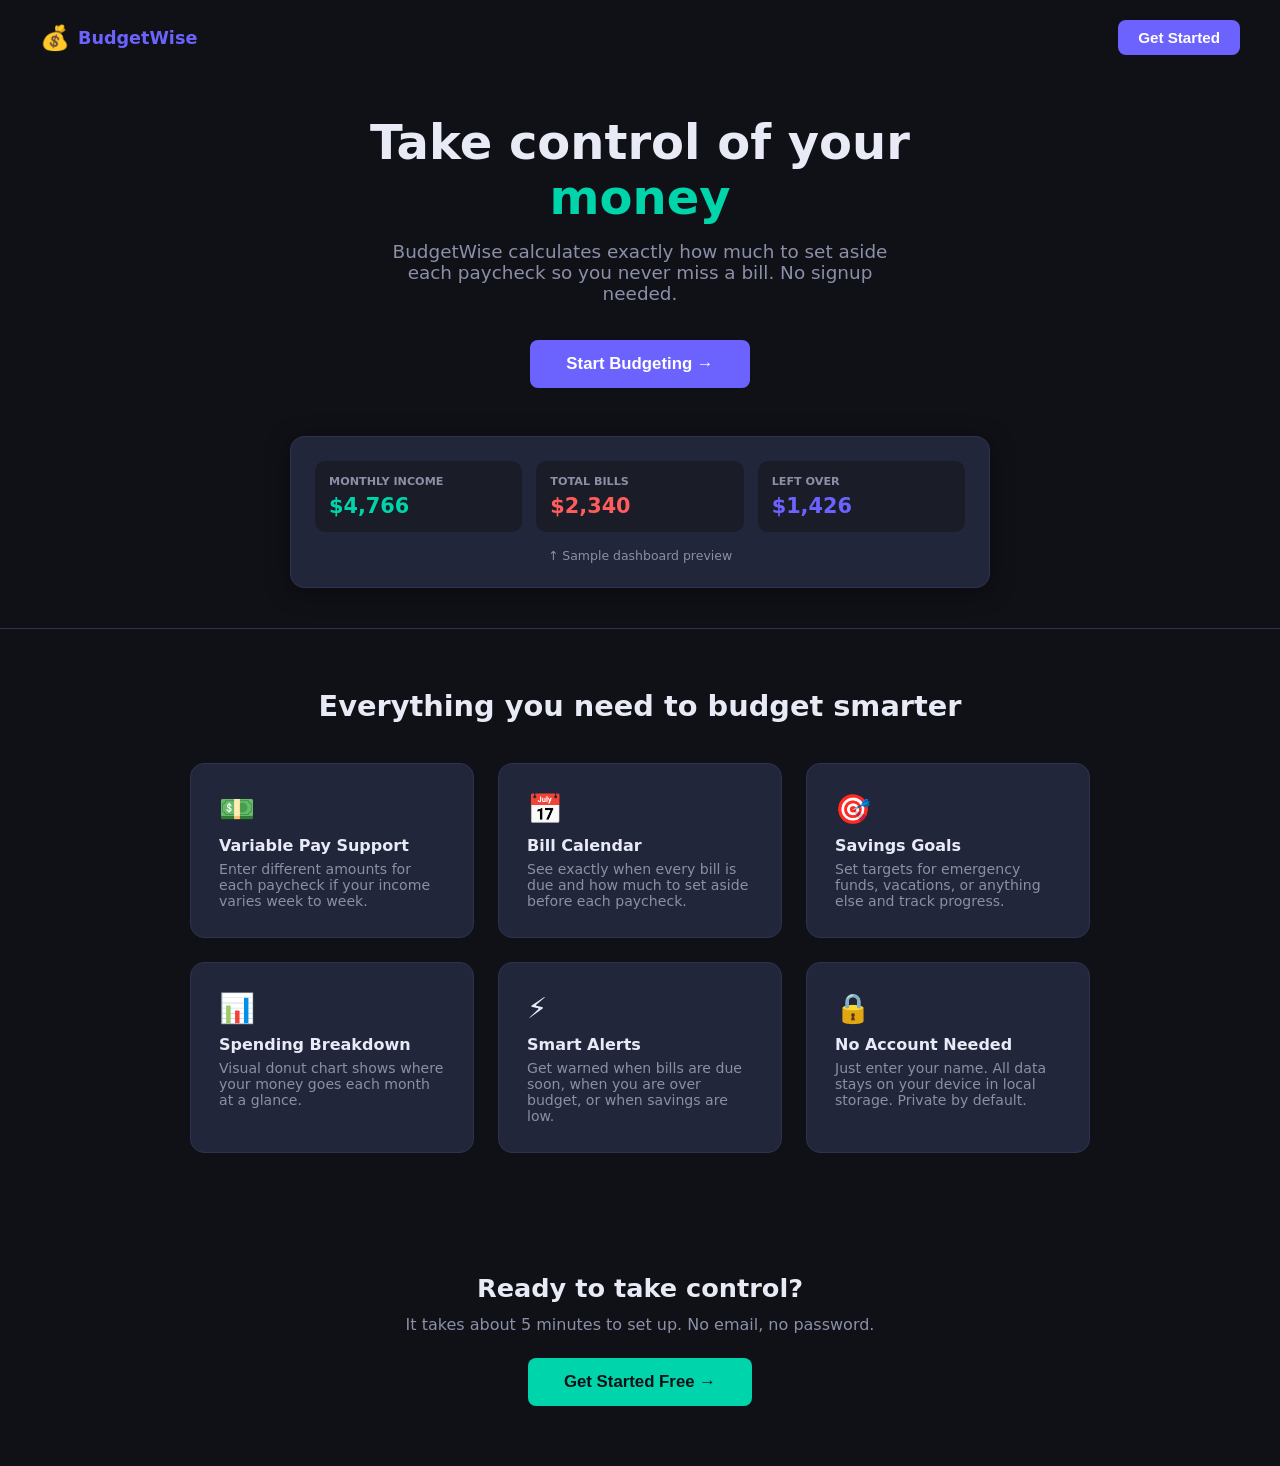
==== index.html @ b26c5cfd "Rename expense-dashboard.html to index.html" ====
<!DOCTYPE html>
<html lang="en">
<head>
<meta charset="UTF-8"/>
<meta name="viewport" content="width=device-width,initial-scale=1.0"/>
<title>BudgetWise - Personal Finance Dashboard</title>
<style>
:root{--bg:#0f1117;--surface:#1a1d27;--card:#22263a;--accent:#6c63ff;--accent2:#00d4aa;--danger:#ff5c5c;--warn:#ffb347;--text:#e8eaf6;--muted:#8b8fa8;--border:#2e3250;--radius:14px;--shadow:0 4px 24px rgba(0,0,0,.4)}
*{box-sizing:border-box;margin:0;padding:0}
body{background:var(--bg);color:var(--text);font-family:'Segoe UI',system-ui,sans-serif;min-height:100vh}
input,select{background:#12141e;border:1.5px solid var(--border);color:var(--text);border-radius:8px;padding:10px 14px;font-size:.95rem;width:100%;transition:border .2s}
input:focus,select:focus{outline:none;border-color:var(--accent)}
button{cursor:pointer;border:none;border-radius:8px;padding:11px 22px;font-size:.95rem;font-weight:600;transition:opacity .2s,transform .1s}
button:hover{opacity:.88;transform:translateY(-1px)}
.btn-primary{background:var(--accent);color:#fff}
.btn-success{background:var(--accent2);color:#0f1117}
.btn-danger{background:var(--danger);color:#fff}
.btn-ghost{background:transparent;border:1.5px solid var(--border);color:var(--text)}
.hidden{display:none!important}
.page{display:none;min-height:100vh;flex-direction:column}
.page.active{display:flex}
.auth-wrap{flex:1;display:flex;align-items:center;justify-content:center;padding:24px}
.auth-box{background:var(--surface);border:1px solid var(--border);border-radius:var(--radius);padding:40px 36px;width:100%;max-width:480px;box-shadow:var(--shadow)}
.auth-box h1{font-size:1.8rem;margin-bottom:6px}
.auth-box p.sub{color:var(--muted);margin-bottom:28px;font-size:.95rem}
.form-group{margin-bottom:18px}
.form-group label{display:block;margin-bottom:6px;font-size:.82rem;color:var(--muted);font-weight:700;letter-spacing:.05em;text-transform:uppercase}
.form-row{display:grid;grid-template-columns:1fr 1fr;gap:14px}
.auth-footer{margin-top:20px;text-align:center;color:var(--muted);font-size:.9rem}
.logo{font-size:1.1rem;font-weight:800;color:var(--accent);letter-spacing:-.5px;margin-bottom:28px;display:flex;align-items:center;gap:8px}
.logo span{font-size:1.5rem}
.wizard-wrap{flex:1;display:flex;flex-direction:column;align-items:center;padding:32px 24px}
.wizard-header{width:100%;max-width:700px;margin-bottom:8px}
.wizard-header h2{font-size:1.5rem}
.wizard-header p{color:var(--muted);margin-top:4px}
.progress-bar{width:100%;max-width:700px;height:6px;background:var(--border);border-radius:99px;margin-bottom:28px;overflow:hidden}
.progress-fill{height:100%;background:linear-gradient(90deg,var(--accent),var(--accent2));border-radius:99px;transition:width .4s ease}
.step-indicator{color:var(--muted);font-size:.82rem;margin-bottom:6px;width:100%;max-width:700px}
.wizard-card{background:var(--surface);border:1px solid var(--border);border-radius:var(--radius);padding:36px;width:100%;max-width:700px;box-shadow:var(--shadow)}
.wizard-card h3{font-size:1.25rem;margin-bottom:4px}
.wizard-card .hint{color:var(--muted);font-size:.88rem;margin-bottom:24px}
.wizard-nav{display:flex;justify-content:space-between;margin-top:28px;gap:12px}
.section-title{font-size:.75rem;font-weight:700;text-transform:uppercase;letter-spacing:.08em;color:var(--accent);margin:20px 0 10px}
.input-prefix{position:relative}
.input-prefix span{position:absolute;left:12px;top:50%;transform:translateY(-50%);color:var(--muted);font-weight:600;pointer-events:none}
.input-prefix input{padding-left:26px}
.bill-row{display:grid;grid-template-columns:2fr 1.2fr 1.2fr 1fr auto;gap:10px;align-items:end;margin-bottom:10px}
.bill-row-header{display:grid;grid-template-columns:2fr 1.2fr 1.2fr 1fr auto;gap:10px;margin-bottom:6px}
.bill-row-header span{font-size:.75rem;color:var(--muted);font-weight:700;text-transform:uppercase;letter-spacing:.05em}
.remove-btn{background:var(--danger);color:#fff;border:none;border-radius:6px;width:34px;height:34px;font-size:1.1rem;cursor:pointer;display:flex;align-items:center;justify-content:center;flex-shrink:0}
.add-btn{background:transparent;border:1.5px dashed var(--border);color:var(--muted);border-radius:8px;padding:9px;width:100%;font-size:.9rem;margin-top:6px;transition:border-color .2s,color .2s;cursor:pointer}
.add-btn:hover{border-color:var(--accent);color:var(--accent)}
.dash-nav{background:var(--surface);border-bottom:1px solid var(--border);padding:0 28px;display:flex;align-items:center;justify-content:space-between;height:60px;position:sticky;top:0;z-index:100}
.dash-nav .logo{margin:0}
.nav-user{display:flex;align-items:center;gap:12px}
.avatar{width:36px;height:36px;border-radius:50%;background:linear-gradient(135deg,var(--accent),var(--accent2));display:flex;align-items:center;justify-content:center;font-weight:700;font-size:.9rem}
.dash-body{padding:28px;max-width:1200px;margin:0 auto;width:100%}
.dash-greeting{margin-bottom:24px}
.dash-greeting h2{font-size:1.6rem}
.dash-greeting p{color:var(--muted);margin-top:4px}
.summary-grid{display:grid;grid-template-columns:repeat(auto-fit,minmax(190px,1fr));gap:16px;margin-bottom:28px}
.sum-card{background:var(--card);border:1px solid var(--border);border-radius:var(--radius);padding:20px 22px}
.sum-card .label{font-size:.75rem;color:var(--muted);font-weight:700;text-transform:uppercase;letter-spacing:.06em;margin-bottom:8px}
.sum-card .value{font-size:1.65rem;font-weight:700}
.sum-card .sub-val{font-size:.8rem;color:var(--muted);margin-top:4px}
.green{color:var(--accent2)}.red{color:var(--danger)}.yellow{color:var(--warn)}.purple{color:var(--accent)}
.dash-cols{display:grid;grid-template-columns:1fr 1fr;gap:20px;margin-bottom:24px}
@media(max-width:820px){.dash-cols{grid-template-columns:1fr}.bill-row{grid-template-columns:1fr 1fr}}
.panel{background:var(--card);border:1px solid var(--border);border-radius:var(--radius);padding:22px}
.panel h4{font-size:1rem;font-weight:700;margin-bottom:16px;display:flex;align-items:center;gap:8px}
.bill-item{display:flex;align-items:center;justify-content:space-between;padding:11px 0;border-bottom:1px solid var(--border)}
.bill-item:last-child{border-bottom:none}
.bill-left{flex:1}
.bill-name{font-weight:600;font-size:.95rem}
.bill-meta{font-size:.78rem;color:var(--muted);margin-top:2px}
.bill-right{display:flex;align-items:center;gap:10px}
.bill-amount{font-weight:700;font-size:1rem}
.due-badge{font-size:.72rem;padding:3px 9px;border-radius:99px;font-weight:600}
.due-soon{background:rgba(255,179,71,.15);color:var(--warn)}
.due-ok{background:rgba(0,212,170,.12);color:var(--accent2)}
.due-overdue{background:rgba(255,92,92,.15);color:var(--danger)}
.breakdown-row{display:flex;justify-content:space-between;align-items:center;padding:9px 0;border-bottom:1px solid var(--border);font-size:.92rem}
.breakdown-row:last-child{border-bottom:none;font-weight:700;font-size:1rem}
.savings-bar-wrap{margin:14px 0}
.savings-bar-label{display:flex;justify-content:space-between;font-size:.8rem;color:var(--muted);margin-bottom:6px}
.savings-bar{height:10px;background:var(--border);border-radius:99px;overflow:hidden}
.savings-fill{height:100%;border-radius:99px;transition:width .5s ease}
.cal-grid{display:grid;grid-template-columns:repeat(7,1fr);gap:4px;margin-top:10px}
.cal-day-name{text-align:center;font-size:.7rem;color:var(--muted);font-weight:600;padding:4px 0}
.cal-day{text-align:center;font-size:.78rem;padding:6px 2px;border-radius:6px;min-height:28px;display:flex;align-items:center;justify-content:center}
.cal-day.has-bill{background:rgba(108,99,255,.2);color:var(--accent);font-weight:700;cursor:pointer}
.cal-day.today{border:1.5px solid var(--accent2)}
.cal-day.empty{opacity:0;pointer-events:none}
.alert{border-radius:10px;padding:13px 16px;margin-bottom:12px;font-size:.88rem;display:flex;align-items:flex-start;gap:10px}
.alert-warn{background:rgba(255,179,71,.12);border:1px solid rgba(255,179,71,.3);color:var(--warn)}
.alert-danger{background:rgba(255,92,92,.1);border:1px solid rgba(255,92,92,.3);color:var(--danger)}
.alert-ok{background:rgba(0,212,170,.1);border:1px solid rgba(0,212,170,.3);color:var(--accent2)}
.tabs{display:flex;gap:4px;margin-bottom:22px;background:var(--surface);border-radius:10px;padding:4px;border:1px solid var(--border);width:fit-content;flex-wrap:wrap}
.tab{padding:8px 18px;border-radius:7px;font-size:.88rem;font-weight:600;cursor:pointer;color:var(--muted);transition:all .2s;border:none;background:transparent}
.tab.active{background:var(--accent);color:#fff}
.tab-content{display:none}
.tab-content.active{display:block}
.modal-overlay{position:fixed;inset:0;background:rgba(0,0,0,.65);z-index:200;display:flex;align-items:center;justify-content:center;padding:20px}
.modal{background:var(--surface);border:1px solid var(--border);border-radius:var(--radius);padding:32px;width:100%;max-width:580px;box-shadow:var(--shadow);max-height:90vh;overflow-y:auto}
.modal h3{font-size:1.2rem;margin-bottom:20px}
.modal-footer{display:flex;gap:10px;justify-content:flex-end;margin-top:24px}
.tip{font-size:.78rem;color:var(--muted);margin-top:5px}
.donut-wrap{display:flex;align-items:center;gap:24px;flex-wrap:wrap}
.donut-legend{flex:1;min-width:140px}
.legend-item{display:flex;align-items:center;gap:8px;margin-bottom:9px;font-size:.83rem}
.legend-dot{width:10px;height:10px;border-radius:50%;flex-shrink:0}
.timeline-item{display:flex;align-items:center;gap:12px;padding:10px 0;border-bottom:1px solid var(--border)}
.timeline-item:last-child{border-bottom:none}
.timeline-dot{width:10px;height:10px;border-radius:50%;flex-shrink:0}
.timeline-info{flex:1}
.timeline-date{font-size:.78rem;color:var(--muted)}
.timeline-name{font-weight:600;font-size:.92rem}
.timeline-amount{font-weight:700}
.paycheck-card{background:linear-gradient(135deg,rgba(108,99,255,.15),rgba(0,212,170,.1));border:1px solid var(--border);border-radius:var(--radius);padding:20px 22px;margin-bottom:16px}
.paycheck-card h5{font-size:.8rem;color:var(--muted);font-weight:700;text-transform:uppercase;letter-spacing:.06em;margin-bottom:6px}
.paycheck-card .big{font-size:2rem;font-weight:800;color:var(--accent2)}
.paycheck-card .detail{font-size:.82rem;color:var(--muted);margin-top:4px}
.alloc-row{display:flex;justify-content:space-between;align-items:center;padding:8px 0;border-bottom:1px solid var(--border);font-size:.9rem}
.alloc-row:last-child{border-bottom:none}
.alloc-label{color:var(--muted)}
.alloc-val{font-weight:700}
.badge{display:inline-block;font-size:.72rem;padding:2px 8px;border-radius:99px;font-weight:600;margin-left:6px}
.badge-purple{background:rgba(108,99,255,.2);color:var(--accent)}
.badge-green{background:rgba(0,212,170,.15);color:var(--accent2)}
.badge-red{background:rgba(255,92,92,.15);color:var(--danger)}
.badge-yellow{background:rgba(255,179,71,.15);color:var(--warn)}
</style>
</head>
<body>
<!-- ===== LANDING PAGE ===== -->
<div id="page-landing" class="page active">
  <div style="min-height:100vh;display:flex;flex-direction:column">
    <nav style="padding:20px 40px;display:flex;justify-content:space-between;align-items:center">
      <div style="font-size:1.1rem;font-weight:800;color:var(--accent);display:flex;align-items:center;gap:8px"><span style="font-size:1.5rem">&#x1F4B0;</span> BudgetWise</div>
      <button class="btn-primary" onclick="showPage('page-login')" style="padding:9px 20px">Get Started</button>
    </nav>
    <div style="flex:1;display:flex;align-items:center;justify-content:center;padding:40px 24px;text-align:center">
      <div style="max-width:700px">
        <h1 style="font-size:3rem;line-height:1.15;margin-bottom:16px">Take control of your <span style="color:var(--accent2)">money</span></h1>
        <p style="font-size:1.15rem;color:var(--muted);margin-bottom:36px;max-width:540px;margin-left:auto;margin-right:auto">BudgetWise calculates exactly how much to set aside each paycheck so you never miss a bill. No signup needed.</p>
        <button class="btn-primary" style="padding:14px 36px;font-size:1.05rem" onclick="showPage('page-login')">Start Budgeting &#x2192;</button>
        <div style="margin-top:48px;background:var(--card);border:1px solid var(--border);border-radius:var(--radius);padding:24px;text-align:left;box-shadow:var(--shadow)">
          <div style="display:grid;grid-template-columns:repeat(3,1fr);gap:14px;margin-bottom:16px">
            <div style="background:var(--surface);border-radius:10px;padding:14px"><div style="font-size:.7rem;color:var(--muted);font-weight:700;text-transform:uppercase;margin-bottom:6px">Monthly Income</div><div style="font-size:1.3rem;font-weight:700;color:var(--accent2)">$4,766</div></div>
            <div style="background:var(--surface);border-radius:10px;padding:14px"><div style="font-size:.7rem;color:var(--muted);font-weight:700;text-transform:uppercase;margin-bottom:6px">Total Bills</div><div style="font-size:1.3rem;font-weight:700;color:var(--danger)">$2,340</div></div>
            <div style="background:var(--surface);border-radius:10px;padding:14px"><div style="font-size:.7rem;color:var(--muted);font-weight:700;text-transform:uppercase;margin-bottom:6px">Left Over</div><div style="font-size:1.3rem;font-weight:700;color:var(--accent)">$1,426</div></div>
          </div>
          <div style="font-size:.78rem;color:var(--muted);text-align:center">&#x2191; Sample dashboard preview</div>
        </div>
      </div>
    </div>
    <div style="padding:60px 24px;text-align:center;border-top:1px solid var(--border)">
      <h2 style="font-size:1.8rem;margin-bottom:40px">Everything you need to budget smarter</h2>
      <div style="display:grid;grid-template-columns:repeat(auto-fit,minmax(240px,1fr));gap:24px;max-width:900px;margin:0 auto">
        <div style="background:var(--card);border:1px solid var(--border);border-radius:var(--radius);padding:28px;text-align:left"><div style="font-size:1.8rem;margin-bottom:10px">&#x1F4B5;</div><h3 style="font-size:1rem;margin-bottom:6px">Variable Pay Support</h3><p style="color:var(--muted);font-size:.88rem">Enter different amounts for each paycheck if your income varies week to week.</p></div>
        <div style="background:var(--card);border:1px solid var(--border);border-radius:var(--radius);padding:28px;text-align:left"><div style="font-size:1.8rem;margin-bottom:10px">&#x1F4C5;</div><h3 style="font-size:1rem;margin-bottom:6px">Bill Calendar</h3><p style="color:var(--muted);font-size:.88rem">See exactly when every bill is due and how much to set aside before each paycheck.</p></div>
        <div style="background:var(--card);border:1px solid var(--border);border-radius:var(--radius);padding:28px;text-align:left"><div style="font-size:1.8rem;margin-bottom:10px">&#x1F3AF;</div><h3 style="font-size:1rem;margin-bottom:6px">Savings Goals</h3><p style="color:var(--muted);font-size:.88rem">Set targets for emergency funds, vacations, or anything else and track progress.</p></div>
        <div style="background:var(--card);border:1px solid var(--border);border-radius:var(--radius);padding:28px;text-align:left"><div style="font-size:1.8rem;margin-bottom:10px">&#x1F4CA;</div><h3 style="font-size:1rem;margin-bottom:6px">Spending Breakdown</h3><p style="color:var(--muted);font-size:.88rem">Visual donut chart shows where your money goes each month at a glance.</p></div>
        <div style="background:var(--card);border:1px solid var(--border);border-radius:var(--radius);padding:28px;text-align:left"><div style="font-size:1.8rem;margin-bottom:10px">&#x26A1;</div><h3 style="font-size:1rem;margin-bottom:6px">Smart Alerts</h3><p style="color:var(--muted);font-size:.88rem">Get warned when bills are due soon, when you are over budget, or when savings are low.</p></div>
        <div style="background:var(--card);border:1px solid var(--border);border-radius:var(--radius);padding:28px;text-align:left"><div style="font-size:1.8rem;margin-bottom:10px">&#x1F512;</div><h3 style="font-size:1rem;margin-bottom:6px">No Account Needed</h3><p style="color:var(--muted);font-size:.88rem">Just enter your name. All data stays on your device in local storage. Private by default.</p></div>
      </div>
    </div>
    <div style="padding:60px 24px;text-align:center">
      <h2 style="font-size:1.6rem;margin-bottom:12px">Ready to take control?</h2>
      <p style="color:var(--muted);margin-bottom:24px">It takes about 5 minutes to set up. No email, no password.</p>
      <button class="btn-success" style="padding:14px 36px;font-size:1.05rem" onclick="showPage('page-login')">Get Started Free &#x2192;</button>
    </div>
  </div>
</div>

<!-- ===== LOGIN PAGE ===== -->
<div id="page-login" class="page">
  <div class="auth-wrap">
    <div class="auth-box">
      <div class="logo"><span>&#x1F4B0;</span> BudgetWise</div>
      <h1>Hey there! &#x1F44B;</h1>
      <p class="sub">Just enter your name so we can remember your budget on this device. No password needed.</p>
      <div class="form-group">
        <label>Your Name</label>
        <input type="text" id="login-name" placeholder="e.g. Alex" autocomplete="off"/>
      </div>
      <div id="login-profiles" style="margin-bottom:16px;display:none">
        <div style="font-size:.78rem;color:var(--muted);margin-bottom:8px;font-weight:700;text-transform:uppercase;letter-spacing:.05em">Saved Profiles (click to load)</div>
        <div id="login-profile-list" style="display:flex;flex-wrap:wrap;gap:8px"></div>
      </div>
      <div id="login-err" class="alert alert-danger hidden" style="margin-bottom:14px">&#x26A0;&#xFE0F; <span id="login-err-msg"></span></div>
      <button class="btn-primary" style="width:100%" onclick="doLogin()">Let's Go &#x2192;</button>
      <div class="auth-footer" style="margin-top:14px"><a href="#" onclick="showPage('page-landing')">&#x2190; Back to home</a></div>
    </div>
  </div>
</div>

<!-- ===== WIZARD PAGE ===== -->
<div id="page-wizard" class="page">
  <div class="wizard-wrap">
    <div style="width:100%;max-width:700px;display:flex;justify-content:space-between;align-items:center"><div class="logo" style="margin-bottom:0"><span>&#x1F4B0;</span> BudgetWise</div><button class="btn-ghost" style="padding:7px 14px;font-size:.82rem" onclick="doLogout()">&#x2190; Exit</button></div>
    <div class="step-indicator" id="wiz-step-label">Step 1 of 6</div>
    <div class="progress-bar"><div class="progress-fill" id="wiz-progress" style="width:16%"></div></div>

    <!-- STEP 1: About You -->
    <div class="wizard-card" id="wiz-1">
      <h3>👋 Let's get to know your situation</h3>
      <p class="hint">This helps us calculate exactly how much you can afford and when to set money aside.</p>
      <div class="form-group">
        <label>What's your living situation?</label>
        <select id="w-living">
          <option value="">-- Select --</option>
          <option value="rent">I rent my home</option>
          <option value="mortgage">I have a mortgage</option>
          <option value="own">I own my home outright</option>
          <option value="other">Other / Living with family</option>
        </select>
      </div>
      <div class="form-group" id="w-rent-group">
        <label>Monthly Rent Amount</label>
        <div class="input-prefix"><span>$</span><input type="number" id="w-rent" placeholder="1200" min="0"/></div>
        <p class="tip">Include any renter's insurance if paid monthly</p>
      </div>
      <div class="form-group" id="w-mortgage-group" style="display:none">
        <label>Monthly Mortgage Payment</label>
        <div class="input-prefix"><span>$</span><input type="number" id="w-mortgage" placeholder="1500" min="0"/></div>
        <p class="tip">Include principal, interest, taxes &amp; insurance (PITI) if escrowed</p>
      </div>
      <div class="form-group">
        <label>How many people in your household?</label>
        <select id="w-household">
          <option value="1">Just me</option>
          <option value="2">2 people</option>
          <option value="3">3 people</option>
          <option value="4">4 people</option>
          <option value="5+">5 or more</option>
        </select>
      </div>
      <div class="wizard-nav">
        <div></div>
        <button class="btn-primary" onclick="wizNext(1)">Next →</button>
      </div>
    </div>

    <!-- STEP 2: Income -->
    <div class="wizard-card hidden" id="wiz-2">
      <h3>&#x1F4B5; Tell us about your income</h3>
      <p class="hint">We need your take-home pay (after taxes). If your pay varies, you can enter different amounts for each paycheck in the month.</p>
      <div class="form-group">
        <label>How often do you get paid?</label>
        <select id="w-pay-freq" onchange="updatePayInputs()">
          <option value="weekly">Weekly (52x/year)</option>
          <option value="biweekly" selected>Bi-Weekly (26x/year)</option>
          <option value="semimonthly">Semi-Monthly (24x/year)</option>
          <option value="monthly">Monthly (12x/year)</option>
        </select>
      </div>
      <div class="form-group">
        <label>Does your pay vary each paycheck?</label>
        <select id="w-pay-varies" onchange="updatePayInputs()">
          <option value="no">No, it is the same every time</option>
          <option value="yes">Yes, it changes</option>
        </select>
      </div>
      <div id="w-pay-fixed-group">
        <div class="form-group">
          <label>Take-Home Pay Per Paycheck (after taxes)</label>
          <div class="input-prefix"><span>$</span><input type="number" id="w-paycheck" placeholder="2200" min="0" oninput="updatePayFreqHint()"/></div>
          <p class="tip" id="w-annual-hint">&#x2248; $57,200 / year take-home</p>
        </div>
      </div>
      <div id="w-pay-variable-group" style="display:none">
        <div class="section-title">Enter each paycheck amount for this month</div>
        <div id="w-pay-amounts-list"></div>
        <p class="tip" id="w-variable-total-hint">Total this month: $0</p>
      </div>
      <div class="form-group" style="margin-top:18px">
        <label>Do you have a secondary income? (spouse, side job, etc.)</label>
        <select id="w-secondary-toggle" onchange="toggleSecondary()">
          <option value="no">No</option>
          <option value="yes">Yes</option>
        </select>
      </div>
      <div id="w-secondary-group" style="display:none">
        <div class="form-group">
          <label>Secondary Income Per Month (after taxes)</label>
          <div class="input-prefix"><span>$</span><input type="number" id="w-secondary" placeholder="500" min="0"/></div>
        </div>
      </div>
      <div class="form-group">
        <label>What day of the month/week do you typically get paid?</label>
        <input type="text" id="w-payday" placeholder="e.g. Every other Friday, or the 1st and 15th"/>
      </div>
      <div class="wizard-nav">
        <button class="btn-ghost" onclick="wizBack(2)">&#x2190; Back</button>
        <button class="btn-primary" onclick="wizNext(2)">Next &#x2192;</button>
      </div>
    </div>

    <!-- STEP 3: Fixed Bills -->
    <div class="wizard-card hidden" id="wiz-3">
      <h3>🏠 Fixed Monthly Bills</h3>
      <p class="hint">These are bills that are the same every month. Add as many as you have — the more detail, the better your plan.</p>
      <div class="section-title">Housing &amp; Utilities</div>
      <div class="bill-row-header">
        <span>Bill Name</span><span>Amount</span><span>Due Date</span><span>Category</span><span></span>
      </div>
      <div id="fixed-bills-list"></div>
      <button class="add-btn" onclick="addBillRow('fixed')">+ Add Fixed Bill</button>
      <div class="section-title" style="margin-top:24px">Quick-Add Common Bills</div>
      <div style="display:flex;flex-wrap:wrap;gap:8px;margin-bottom:8px">
        <button class="btn-ghost" style="padding:6px 12px;font-size:.82rem" onclick="quickAdd('Electric/Gas','','utilities')">⚡ Electric/Gas</button>
        <button class="btn-ghost" style="padding:6px 12px;font-size:.82rem" onclick="quickAdd('Internet','','utilities')">🌐 Internet</button>
        <button class="btn-ghost" style="padding:6px 12px;font-size:.82rem" onclick="quickAdd('Phone','','utilities')">📱 Phone</button>
        <button class="btn-ghost" style="padding:6px 12px;font-size:.82rem" onclick="quickAdd('Car Insurance','','insurance')">🚗 Car Insurance</button>
        <button class="btn-ghost" style="padding:6px 12px;font-size:.82rem" onclick="quickAdd('Health Insurance','','insurance')">🏥 Health Insurance</button>
        <button class="btn-ghost" style="padding:6px 12px;font-size:.82rem" onclick="quickAdd('Netflix','','subscriptions')">📺 Netflix</button>
        <button class="btn-ghost" style="padding:6px 12px;font-size:.82rem" onclick="quickAdd('Spotify','','subscriptions')">🎵 Spotify</button>
        <button class="btn-ghost" style="padding:6px 12px;font-size:.82rem" onclick="quickAdd('Gym','','subscriptions')">💪 Gym</button>
        <button class="btn-ghost" style="padding:6px 12px;font-size:.82rem" onclick="quickAdd('Water/Sewer','','utilities')">💧 Water</button>
        <button class="btn-ghost" style="padding:6px 12px;font-size:.82rem" onclick="quickAdd('Trash','','utilities')">🗑️ Trash</button>
      </div>
      <div class="wizard-nav">
        <button class="btn-ghost" onclick="wizBack(3)">← Back</button>
        <button class="btn-primary" onclick="wizNext(3)">Next →</button>
      </div>
    </div>

    <!-- STEP 4: Debt Payments -->
    <div class="wizard-card hidden" id="wiz-4">
      <h3>💳 Debt &amp; Credit Card Payments</h3>
      <p class="hint">Include minimum payments and any extra you pay. We'll track due dates and help you avoid late fees.</p>
      <div class="bill-row-header">
        <span>Account Name</span><span>Min Payment</span><span>Due Date</span><span>Balance</span><span></span>
      </div>
      <div id="debt-bills-list"></div>
      <button class="add-btn" onclick="addBillRow('debt')">+ Add Debt / Credit Card</button>
      <div class="section-title" style="margin-top:20px">Quick-Add</div>
      <div style="display:flex;flex-wrap:wrap;gap:8px;margin-bottom:8px">
        <button class="btn-ghost" style="padding:6px 12px;font-size:.82rem" onclick="quickAddDebt('Credit Card','credit')">💳 Credit Card</button>
        <button class="btn-ghost" style="padding:6px 12px;font-size:.82rem" onclick="quickAddDebt('Car Loan','loan')">🚗 Car Loan</button>
        <button class="btn-ghost" style="padding:6px 12px;font-size:.82rem" onclick="quickAddDebt('Student Loan','loan')">🎓 Student Loan</button>
        <button class="btn-ghost" style="padding:6px 12px;font-size:.82rem" onclick="quickAddDebt('Personal Loan','loan')">🏦 Personal Loan</button>
        <button class="btn-ghost" style="padding:6px 12px;font-size:.82rem" onclick="quickAddDebt('Medical Bill','medical')">🏥 Medical Bill</button>
      </div>
      <div class="wizard-nav">
        <button class="btn-ghost" onclick="wizBack(4)">← Back</button>
        <button class="btn-primary" onclick="wizNext(4)">Next →</button>
      </div>
    </div>

    <!-- STEP 5: Variable Expenses -->
    <div class="wizard-card hidden" id="wiz-5">
      <h3>🛒 Variable Monthly Expenses</h3>
      <p class="hint">These change month to month. Enter your average. Be honest — this is where most budgets go wrong!</p>
      <div class="form-row">
        <div class="form-group">
          <label>🛒 Groceries / Month</label>
          <div class="input-prefix"><span>$</span><input type="number" id="w-groceries" placeholder="400" min="0"/></div>
        </div>
        <div class="form-group">
          <label>⛽ Gas / Transportation</label>
          <div class="input-prefix"><span>$</span><input type="number" id="w-gas" placeholder="150" min="0"/></div>
        </div>
      </div>
      <div class="form-row">
        <div class="form-group">
          <label>🍔 Dining Out / Takeout</label>
          <div class="input-prefix"><span>$</span><input type="number" id="w-dining" placeholder="200" min="0"/></div>
        </div>
        <div class="form-group">
          <label>🎉 Entertainment / Fun</label>
          <div class="input-prefix"><span>$</span><input type="number" id="w-entertainment" placeholder="100" min="0"/></div>
        </div>
      </div>
      <div class="form-row">
        <div class="form-group">
          <label>👕 Clothing / Shopping</label>
          <div class="input-prefix"><span>$</span><input type="number" id="w-clothing" placeholder="75" min="0"/></div>
        </div>
        <div class="form-group">
          <label>💊 Medical / Pharmacy</label>
          <div class="input-prefix"><span>$</span><input type="number" id="w-medical" placeholder="50" min="0"/></div>
        </div>
      </div>
      <div class="form-row">
        <div class="form-group">
          <label>🐾 Pet Expenses</label>
          <div class="input-prefix"><span>$</span><input type="number" id="w-pets" placeholder="0" min="0"/></div>
        </div>
        <div class="form-group">
          <label>👶 Childcare / School</label>
          <div class="input-prefix"><span>$</span><input type="number" id="w-childcare" placeholder="0" min="0"/></div>
        </div>
      </div>
      <div class="form-group">
        <label>📦 Other Variable Expenses / Month</label>
        <div class="input-prefix"><span>$</span><input type="number" id="w-other-var" placeholder="100" min="0"/></div>
      </div>
      <div class="wizard-nav">
        <button class="btn-ghost" onclick="wizBack(5)">← Back</button>
        <button class="btn-primary" onclick="wizNext(5)">Next →</button>
      </div>
    </div>

    <!-- STEP 6: Savings Goals -->
    <div class="wizard-card hidden" id="wiz-6">
      <h3>🎯 Savings &amp; Goals</h3>
      <p class="hint">Tell us what you want to save for and we'll calculate exactly how much to set aside each paycheck.</p>
      <div class="form-group">
        <label>Emergency Fund Goal (recommended: 3–6 months of expenses)</label>
        <div class="input-prefix"><span>$</span><input type="number" id="w-emergency-goal" placeholder="10000" min="0"/></div>
        <p class="tip">We'll auto-calculate 3 months of your expenses as a suggestion</p>
      </div>
      <div class="form-group">
        <label>Current Emergency Fund Balance</label>
        <div class="input-prefix"><span>$</span><input type="number" id="w-emergency-current" placeholder="0" min="0"/></div>
      </div>
      <div class="form-group">
        <label>How much do you want to save per paycheck? (total)</label>
        <div class="input-prefix"><span>$</span><input type="number" id="w-save-per-check" placeholder="200" min="0" oninput="updateSavingsHint()"/></div>
        <p class="tip" id="w-save-hint">Enter an amount above to see your annual savings</p>
      </div>
      <div class="section-title">Additional Savings Goals (optional)</div>
      <div id="savings-goals-list"></div>
      <button class="add-btn" onclick="addSavingsGoal()">+ Add a Savings Goal</button>
      <div class="form-group" style="margin-top:20px">
        <label>Do you contribute to a 401k or retirement account?</label>
        <select id="w-retirement">
          <option value="no">No</option>
          <option value="yes">Yes — already deducted from paycheck</option>
          <option value="manual">Yes — I pay it manually</option>
        </select>
      </div>
      <div id="w-retirement-group" style="display:none">
        <div class="form-group">
          <label>Monthly Retirement Contribution</label>
          <div class="input-prefix"><span>$</span><input type="number" id="w-retirement-amt" placeholder="300" min="0"/></div>
        </div>
      </div>
      <div class="wizard-nav">
        <button class="btn-ghost" onclick="wizBack(6)">← Back</button>
        <button class="btn-success" onclick="finishWizard()">🚀 Build My Dashboard</button>
      </div>
    </div>

  </div>
</div>
<!-- ===== DASHBOARD PAGE ===== -->
<div id="page-dashboard" class="page">
  <nav class="dash-nav">
    <div class="logo"><span>💰</span> BudgetWise</div>
    <div class="nav-user">
      <span style="color:var(--muted);font-size:.88rem" id="nav-date"></span>
      <div class="avatar" id="nav-avatar">JD</div>
      <span id="nav-name" style="font-weight:600;font-size:.9rem"></span>
      <button class="btn-ghost" style="padding:7px 14px;font-size:.82rem" onclick="doLogout()">Sign Out</button>
      <button class="btn-danger" style="padding:7px 14px;font-size:.82rem" onclick="startFresh()">Exit &amp; Start Fresh</button>
    </div>
  </nav>
  <div class="dash-body">
    <div class="dash-greeting">
      <h2 id="dash-greeting-text">Good morning! 👋</h2>
      <p id="dash-greeting-sub">Here's your financial snapshot for today.</p>
    </div>

    <!-- Alerts -->
    <div id="dash-alerts"></div>

    <!-- Summary Cards -->
    <div class="summary-grid">
      <div class="sum-card">
        <div class="label">Monthly Income</div>
        <div class="value green" id="s-income">$0</div>
        <div class="sub-val" id="s-income-sub">per month</div>
      </div>
      <div class="sum-card">
        <div class="label">Total Bills</div>
        <div class="value red" id="s-bills">$0</div>
        <div class="sub-val" id="s-bills-sub">fixed + debt</div>
      </div>
      <div class="sum-card">
        <div class="label">Variable Expenses</div>
        <div class="value yellow" id="s-variable">$0</div>
        <div class="sub-val">avg per month</div>
      </div>
      <div class="sum-card">
        <div class="label">Savings / Month</div>
        <div class="value purple" id="s-savings">$0</div>
        <div class="sub-val" id="s-savings-sub">per month</div>
      </div>
      <div class="sum-card">
        <div class="label">Left Over</div>
        <div class="value" id="s-leftover">$0</div>
        <div class="sub-val" id="s-leftover-sub">after all expenses</div>
      </div>
      <div class="sum-card">
        <div class="label">Next Paycheck</div>
        <div class="value green" id="s-paycheck">$0</div>
        <div class="sub-val" id="s-paycheck-sub">allocation plan ready</div>
      </div>
    </div>

    <!-- Tabs -->
    <div class="tabs">
      <button class="tab active" onclick="switchTab('overview')">📊 Overview</button>
      <button class="tab" onclick="switchTab('paycheck')">💵 Paycheck Plan</button>
      <button class="tab" onclick="switchTab('bills')">�� All Bills</button>
      <button class="tab" onclick="switchTab('calendar')">📅 Calendar</button>
      <button class="tab" onclick="switchTab('savings')">🎯 Savings</button>
      <button class="tab" onclick="switchTab('settings')">⚙️ Settings</button>
    </div>

    <!-- OVERVIEW TAB -->
    <div class="tab-content active" id="tab-overview">
      <div class="dash-cols">
        <div class="panel">
          <h4>📊 Spending Breakdown</h4>
          <div class="donut-wrap">
            <canvas id="donutChart" width="160" height="160"></canvas>
            <div class="donut-legend" id="donut-legend"></div>
          </div>
        </div>
        <div class="panel">
          <h4>⚡ Upcoming Bills (Next 14 Days)</h4>
          <div id="upcoming-bills-list"><p style="color:var(--muted);font-size:.88rem">No bills due soon.</p></div>
        </div>
      </div>
      <div class="dash-cols">
        <div class="panel">
          <h4>💵 Paycheck Breakdown</h4>
          <div id="paycheck-breakdown"></div>
        </div>
        <div class="panel">
          <h4>🎯 Savings Progress</h4>
          <div id="savings-overview"></div>
        </div>
      </div>
    </div>

    <!-- PAYCHECK PLAN TAB -->
    <div class="tab-content" id="tab-paycheck">
      <div class="dash-cols">
        <div>
          <div class="paycheck-card">
            <h5>Your Paycheck</h5>
            <div class="big" id="pp-amount">$0</div>
            <div class="detail" id="pp-freq">Bi-weekly</div>
          </div>
          <div class="panel">
            <h4>📋 What to Do With This Paycheck</h4>
            <div id="pp-allocation"></div>
          </div>
        </div>
        <div class="panel">
          <h4>📅 Bills Due Before Next Paycheck</h4>
          <div id="pp-due-bills"></div>
          <div style="margin-top:20px;padding-top:16px;border-top:1px solid var(--border)">
            <div class="breakdown-row"><span>Total Due</span><span class="red" id="pp-total-due">$0</span></div>
            <div class="breakdown-row"><span>Paycheck Amount</span><span id="pp-check-amt">$0</span></div>
            <div class="breakdown-row"><span>Remaining After Bills</span><span class="green" id="pp-remaining">$0</span></div>
          </div>
        </div>
      </div>
      <div class="panel" style="margin-bottom:24px">
        <h4>📆 Next 3 Paychecks — Bill Timeline</h4>
        <div id="pp-timeline"></div>
      </div>
    </div>

    <!-- ALL BILLS TAB -->
    <div class="tab-content" id="tab-bills">
      <div style="display:flex;justify-content:space-between;align-items:center;margin-bottom:16px;flex-wrap:wrap;gap:10px">
        <h3 style="font-size:1.1rem">All Bills &amp; Expenses</h3>
        <button class="btn-primary" style="padding:8px 16px;font-size:.88rem" onclick="openAddBillModal()">+ Add Bill</button>
      </div>
      <div class="panel" style="margin-bottom:20px">
        <h4>🏠 Fixed Bills</h4>
        <div id="all-fixed-bills"></div>
      </div>
      <div class="panel" style="margin-bottom:20px">
        <h4>💳 Debt &amp; Credit Cards</h4>
        <div id="all-debt-bills"></div>
      </div>
      <div class="panel">
        <h4>🛒 Variable Expenses</h4>
        <div id="all-variable-bills"></div>
      </div>
    </div>

    <!-- CALENDAR TAB -->
    <div class="tab-content" id="tab-calendar">
      <div class="panel">
        <h4 style="justify-content:space-between">
          <span id="cal-month-label">May 2026</span>
          <div style="display:flex;gap:8px">
            <button class="btn-ghost" style="padding:5px 12px" onclick="calPrev()">‹</button>
            <button class="btn-ghost" style="padding:5px 12px" onclick="calNext()">›</button>
          </div>
        </h4>
        <div class="cal-grid" id="cal-grid"></div>
        <div style="margin-top:16px;padding-top:14px;border-top:1px solid var(--border)">
          <div style="font-size:.82rem;color:var(--muted);margin-bottom:8px">Click a highlighted date to see bills due</div>
          <div id="cal-detail"></div>
        </div>
      </div>
    </div>

    <!-- SAVINGS TAB -->
    <div class="tab-content" id="tab-savings">
      <div class="dash-cols">
        <div class="panel">
          <h4>🏦 Emergency Fund</h4>
          <div id="emergency-fund-panel"></div>
        </div>
        <div class="panel">
          <h4>🎯 Savings Goals</h4>
          <div id="savings-goals-panel"></div>
          <button class="add-btn" style="margin-top:12px" onclick="openAddGoalModal()">+ Add Savings Goal</button>
        </div>
      </div>
      <div class="panel" style="margin-bottom:24px">
        <h4>📈 Savings Projection</h4>
        <div id="savings-projection"></div>
      </div>
    </div>

    <!-- SETTINGS TAB -->
    <div class="tab-content" id="tab-settings">
      <div class="dash-cols">
        <div class="panel">
          <h4>💵 Income Settings</h4>
          <div class="form-group" style="margin-top:8px">
            <label>Pay Frequency</label>
            <select id="set-freq" onchange="saveSettings()">
              <option value="weekly">Weekly</option>
              <option value="biweekly">Bi-Weekly</option>
              <option value="semimonthly">Semi-Monthly</option>
              <option value="monthly">Monthly</option>
            </select>
          </div>
          <div class="form-group">
            <label>Take-Home Per Paycheck</label>
            <div class="input-prefix"><span>$</span><input type="number" id="set-paycheck" oninput="saveSettings()" min="0"/></div>
          </div>
          <div class="form-group">
            <label>Secondary Monthly Income</label>
            <div class="input-prefix"><span>$</span><input type="number" id="set-secondary" oninput="saveSettings()" min="0"/></div>
          </div>
          <div class="form-group">
            <label>Savings Per Paycheck</label>
            <div class="input-prefix"><span>$</span><input type="number" id="set-save" oninput="saveSettings()" min="0"/></div>
          </div>
        </div>
        <div class="panel">
          <h4>🏠 Housing</h4>
          <div class="form-group" style="margin-top:8px">
            <label>Living Situation</label>
            <select id="set-living" onchange="saveSettings()">
              <option value="rent">Rent</option>
              <option value="mortgage">Mortgage</option>
              <option value="own">Own Outright</option>
              <option value="other">Other</option>
            </select>
          </div>
          <div class="form-group">
            <label>Monthly Housing Payment</label>
            <div class="input-prefix"><span>$</span><input type="number" id="set-housing" oninput="saveSettings()" min="0"/></div>
          </div>
          <div class="form-group">
            <label>Payday Description</label>
            <input type="text" id="set-payday" oninput="saveSettings()" placeholder="e.g. Every other Friday"/>
          </div>
        </div>
      </div>
      <div class="panel" style="margin-bottom:24px">
        <h4>🛒 Variable Expense Budgets</h4>
        <div style="display:grid;grid-template-columns:repeat(auto-fit,minmax(200px,1fr));gap:14px;margin-top:8px">
          <div class="form-group"><label>Groceries</label><div class="input-prefix"><span>$</span><input type="number" id="set-groceries" oninput="saveSettings()" min="0"/></div></div>
          <div class="form-group"><label>Gas / Transport</label><div class="input-prefix"><span>$</span><input type="number" id="set-gas" oninput="saveSettings()" min="0"/></div></div>
          <div class="form-group"><label>Dining Out</label><div class="input-prefix"><span>$</span><input type="number" id="set-dining" oninput="saveSettings()" min="0"/></div></div>
          <div class="form-group"><label>Entertainment</label><div class="input-prefix"><span>$</span><input type="number" id="set-entertainment" oninput="saveSettings()" min="0"/></div></div>
          <div class="form-group"><label>Clothing</label><div class="input-prefix"><span>$</span><input type="number" id="set-clothing" oninput="saveSettings()" min="0"/></div></div>
          <div class="form-group"><label>Medical</label><div class="input-prefix"><span>$</span><input type="number" id="set-medical" oninput="saveSettings()" min="0"/></div></div>
          <div class="form-group"><label>Pets</label><div class="input-prefix"><span>$</span><input type="number" id="set-pets" oninput="saveSettings()" min="0"/></div></div>
          <div class="form-group"><label>Childcare</label><div class="input-prefix"><span>$</span><input type="number" id="set-childcare" oninput="saveSettings()" min="0"/></div></div>
          <div class="form-group"><label>Other</label><div class="input-prefix"><span>$</span><input type="number" id="set-other-var" oninput="saveSettings()" min="0"/></div></div>
        </div>
      </div>
      <div class="panel">
        <h4 style="color:var(--danger)">⚠️ Danger Zone</h4>
        <p style="color:var(--muted);font-size:.88rem;margin:10px 0 16px">This will delete all your data and return to the setup wizard.</p>
        <button class="btn-danger" onclick="resetAccount()">Reset My Account</button>
      </div>
    </div>

  </div>
</div>

<!-- ADD BILL MODAL -->
<div class="modal-overlay hidden" id="modal-add-bill">
  <div class="modal">
    <h3>➕ Add New Bill</h3>
    <div class="form-group"><label>Bill Name</label><input type="text" id="mb-name" placeholder="e.g. Netflix"/></div>
    <div class="form-row">
      <div class="form-group"><label>Amount</label><div class="input-prefix"><span>$</span><input type="number" id="mb-amount" placeholder="0" min="0"/></div></div>
      <div class="form-group"><label>Due Day of Month</label><input type="number" id="mb-due" placeholder="15" min="1" max="31"/></div>
    </div>
    <div class="form-group"><label>Category</label>
      <select id="mb-cat">
        <option value="housing">Housing</option>
        <option value="utilities">Utilities</option>
        <option value="insurance">Insurance</option>
        <option value="subscriptions">Subscriptions</option>
        <option value="credit">Credit Card</option>
        <option value="loan">Loan</option>
        <option value="medical">Medical</option>
        <option value="other">Other</option>
      </select>
    </div>
    <div class="form-group"><label>Type</label>
      <select id="mb-type">
        <option value="fixed">Fixed Bill</option>
        <option value="debt">Debt / Credit Card</option>
      </select>
    </div>
    <div class="form-group" id="mb-balance-group"><label>Current Balance (optional)</label><div class="input-prefix"><span>$</span><input type="number" id="mb-balance" placeholder="0" min="0"/></div></div>
    <div class="modal-footer">
      <button class="btn-ghost" onclick="closeModal('modal-add-bill')">Cancel</button>
      <button class="btn-primary" onclick="saveNewBill()">Add Bill</button>
    </div>
  </div>
</div>

<!-- ADD GOAL MODAL -->
<div class="modal-overlay hidden" id="modal-add-goal">
  <div class="modal">
    <h3>🎯 Add Savings Goal</h3>
    <div class="form-group"><label>Goal Name</label><input type="text" id="mg-name" placeholder="e.g. Vacation Fund"/></div>
    <div class="form-row">
      <div class="form-group"><label>Target Amount</label><div class="input-prefix"><span>$</span><input type="number" id="mg-target" placeholder="2000" min="0"/></div></div>
      <div class="form-group"><label>Current Saved</label><div class="input-prefix"><span>$</span><input type="number" id="mg-current" placeholder="0" min="0"/></div></div>
    </div>
    <div class="form-group"><label>Monthly Contribution</label><div class="input-prefix"><span>$</span><input type="number" id="mg-monthly" placeholder="100" min="0"/></div></div>
    <div class="modal-footer">
      <button class="btn-ghost" onclick="closeModal('modal-add-goal')">Cancel</button>
      <button class="btn-primary" onclick="saveNewGoal()">Add Goal</button>
    </div>
  </div>
</div>
<script>
// ============================================================
//  STATE & STORAGE
// ============================================================
let state = {};
const STORE_KEY = 'budgetwise_v2';

function loadState() {
  try { state = JSON.parse(localStorage.getItem(STORE_KEY)) || {}; } catch(e) { state = {}; }
}
function saveState() {
  localStorage.setItem(STORE_KEY, JSON.stringify(state));
}

// ============================================================
//  PAGE ROUTING
// ============================================================
function showPage(id) {
  document.querySelectorAll('.page').forEach(p => p.classList.remove('active'));
  document.getElementById(id).classList.add('active');
  if (id === 'page-login') showSavedProfiles();
}

function doLogin(name) {
  if (!name) name = document.getElementById('login-name').value.trim();
  if (!name) return showErr('login', 'Please enter your name.');
  loadState();
  const users = state.users || {};
  const key = name.toLowerCase();
  if (!users[key]) {
    users[key] = { first: name, profile: {}, bills: [], debts: [], goals: [] };
  }
  state.users = users;
  state.currentUser = key;
  saveState();
  const user = users[key];
  if (user.profile && Object.keys(user.profile).length > 0) {
    launchDashboard();
  } else {
    startWizard();
  }
}

function doLogout() {
  loadState();
  state.currentUser = null;
  saveState();
  showPage('page-landing');
}

function resetAccount() {
  if (!confirm('This will delete ALL your data. Are you sure?')) return;
  loadState();
  const email = state.currentUser;
  if (email && state.users && state.users[email]) {
    state.users[email].profile = {};
    state.users[email].bills = [];
    state.users[email].debts = [];
    state.users[email].goals = [];
  }
  saveState();
  startWizard();
}

function showErr(form, msg) {
  const el = document.getElementById(form + '-err');
  document.getElementById(form + '-err-msg').textContent = msg;
  el.classList.remove('hidden');
  setTimeout(() => el.classList.add('hidden'), 4000);
}

function getUser() {
  loadState();
  return state.users && state.currentUser ? state.users[state.currentUser] : null;
}

// ============================================================
//  WIZARD
// ============================================================
let wizStep = 1;
const WIZ_TOTAL = 6;

function startWizard() {
  wizStep = 1;
  showPage('page-wizard');
  updateWizProgress();
  addBillRow('fixed');
  addBillRow('debt');
}

function updateWizProgress() {
  document.getElementById('wiz-step-label').textContent = 'Step ' + wizStep + ' of ' + WIZ_TOTAL;
  document.getElementById('wiz-progress').style.width = Math.round((wizStep / WIZ_TOTAL) * 100) + '%';
}

function wizNext(step) {
  if (step === 1) {
    const living = document.getElementById('w-living').value;
    if (!living) { alert('Please select your living situation.'); return; }
  }
  if (step === 2) {
    const pc = parseFloat(document.getElementById('w-paycheck').value);
    if (!pc || pc <= 0) { alert('Please enter your take-home pay per paycheck.'); return; }
  }
  document.getElementById('wiz-' + step).classList.add('hidden');
  wizStep = step + 1;
  document.getElementById('wiz-' + wizStep).classList.remove('hidden');
  updateWizProgress();
  window.scrollTo(0, 0);
}

function wizBack(step) {
  document.getElementById('wiz-' + step).classList.add('hidden');
  wizStep = step - 1;
  document.getElementById('wiz-' + wizStep).classList.remove('hidden');
  updateWizProgress();
  window.scrollTo(0, 0);
}

// Living situation toggle
document.getElementById('w-living').addEventListener('change', function() {
  const v = this.value;
  document.getElementById('w-rent-group').style.display = (v === 'rent') ? '' : 'none';
  document.getElementById('w-mortgage-group').style.display = (v === 'mortgage') ? '' : 'none';
});

function toggleSecondary() {
  const v = document.getElementById('w-secondary-toggle').value;
  document.getElementById('w-secondary-group').style.display = v === 'yes' ? '' : 'none';
}

document.getElementById('w-retirement').addEventListener('change', function() {
  document.getElementById('w-retirement-group').style.display = this.value === 'manual' ? '' : 'none';
});

function updatePayFreqHint() {
  const freq = document.getElementById('w-pay-freq').value;
  const amt  = parseFloat(document.getElementById('w-paycheck').value) || 0;
  const mult = { weekly: 52, biweekly: 26, semimonthly: 24, monthly: 12 };
  const annual = amt * (mult[freq] || 26);
  document.getElementById('w-annual-hint').textContent = '≈ ' + fmt(annual) + ' / year take-home';
}

function updateSavingsHint() {
  const freq = document.getElementById('w-pay-freq').value;
  const amt  = parseFloat(document.getElementById('w-save-per-check').value) || 0;
  const mult = { weekly: 52, biweekly: 26, semimonthly: 24, monthly: 12 };
  const annual = amt * (mult[freq] || 26);
  document.getElementById('w-save-hint').textContent = '≈ ' + fmt(annual) + ' saved per year';
}

// Bill rows
let billRowId = 0;
function addBillRow(type) {
  const id = ++billRowId;
  const container = document.getElementById(type === 'fixed' ? 'fixed-bills-list' : 'debt-bills-list');
  const div = document.createElement('div');
  div.className = 'bill-row';
  div.id = 'brow-' + id;
  const cats = type === 'fixed'
    ? '<option value="housing">Housing</option><option value="utilities">Utilities</option><option value="insurance">Insurance</option><option value="subscriptions">Subscriptions</option><option value="other">Other</option>'
    : '<option value="credit">Credit Card</option><option value="loan">Loan</option><option value="medical">Medical</option><option value="other">Other</option>';
  const col4 = type === 'fixed'
    ? '<select class="bill-cat-' + id + '">' + cats + '</select>'
    : '<div class="input-prefix"><span>$</span><input type="number" class="bill-bal-' + id + '" placeholder="0" min="0"/></div>';
  div.innerHTML = '<input type="text" class="bill-name-' + id + '" placeholder="Bill name"/>'
    + '<div class="input-prefix"><span>$</span><input type="number" class="bill-amt-' + id + '" placeholder="0" min="0"/></div>'
    + '<input type="number" class="bill-due-' + id + '" placeholder="Day (1-31)" min="1" max="31"/>'
    + col4
    + '<button class="remove-btn" onclick="document.getElementById(\'brow-' + id + '\').remove()">×</button>';
  container.appendChild(div);
}

function quickAdd(name, amt, cat) {
  addBillRow('fixed');
  const id = billRowId;
  document.querySelector('.bill-name-' + id).value = name;
  if (amt) document.querySelector('.bill-amt-' + id).value = amt;
  const catEl = document.querySelector('.bill-cat-' + id);
  if (catEl) { for (let o of catEl.options) if (o.value === cat) { o.selected = true; break; } }
}

function quickAddDebt(name, cat) {
  addBillRow('debt');
  const id = billRowId;
  document.querySelector('.bill-name-' + id).value = name;
}

// Savings goals in wizard
let goalRowId = 0;
function addSavingsGoal() {
  const id = ++goalRowId;
  const container = document.getElementById('savings-goals-list');
  const div = document.createElement('div');
  div.className = 'bill-row';
  div.id = 'grow-' + id;
  div.innerHTML = '<input type="text" class="goal-name-' + id + '" placeholder="Goal name"/>'
    + '<div class="input-prefix"><span>$</span><input type="number" class="goal-target-' + id + '" placeholder="Target" min="0"/></div>'
    + '<div class="input-prefix"><span>$</span><input type="number" class="goal-current-' + id + '" placeholder="Saved so far" min="0"/></div>'
    + '<div class="input-prefix"><span>$</span><input type="number" class="goal-monthly-' + id + '" placeholder="$/mo" min="0"/></div>'
    + '<button class="remove-btn" onclick="document.getElementById(\'grow-' + id + '\').remove()">×</button>';
  container.appendChild(div);
}

function finishWizard() {
  const user = getUser();
  if (!user) return;
  const living = document.getElementById('w-living').value;
  const housing = living === 'rent'
    ? parseFloat(document.getElementById('w-rent').value) || 0
    : living === 'mortgage'
      ? parseFloat(document.getElementById('w-mortgage').value) || 0
      : 0;

  const profile = {
    living, housing,
    household: document.getElementById('w-household').value,
    payFreq: document.getElementById('w-pay-freq').value,
    paycheck: (function() {
      if (document.getElementById('w-pay-varies').value === 'yes') {
        const inputs = document.querySelectorAll('.w-pay-amt');
        let total = 0; inputs.forEach(inp => { total += parseFloat(inp.value) || 0; });
        return total / (inputs.length || 1);
      }
      return parseFloat(document.getElementById('w-paycheck').value) || 0;
    })(),
    payVaries: document.getElementById('w-pay-varies').value === 'yes',
    payAmounts: (function() {
      if (document.getElementById('w-pay-varies').value === 'yes') {
        const inputs = document.querySelectorAll('.w-pay-amt');
        return Array.from(inputs).map(inp => parseFloat(inp.value) || 0);
      }
      return [];
    })(),
    payday: document.getElementById('w-payday').value,
    secondary: parseFloat(document.getElementById('w-secondary').value) || 0,
    savePerCheck: parseFloat(document.getElementById('w-save-per-check').value) || 0,
    emergencyGoal: parseFloat(document.getElementById('w-emergency-goal').value) || 0,
    emergencyCurrent: parseFloat(document.getElementById('w-emergency-current').value) || 0,
    retirementType: document.getElementById('w-retirement').value,
    retirementAmt: parseFloat(document.getElementById('w-retirement-amt').value) || 0,
    groceries: parseFloat(document.getElementById('w-groceries').value) || 0,
    gas: parseFloat(document.getElementById('w-gas').value) || 0,
    dining: parseFloat(document.getElementById('w-dining').value) || 0,
    entertainment: parseFloat(document.getElementById('w-entertainment').value) || 0,
    clothing: parseFloat(document.getElementById('w-clothing').value) || 0,
    medical: parseFloat(document.getElementById('w-medical').value) || 0,
    pets: parseFloat(document.getElementById('w-pets').value) || 0,
    childcare: parseFloat(document.getElementById('w-childcare').value) || 0,
    otherVar: parseFloat(document.getElementById('w-other-var').value) || 0,
  };

  // Collect fixed bills
  const bills = [];
  if (housing > 0) bills.push({ name: living === 'rent' ? 'Rent' : 'Mortgage', amount: housing, due: 1, category: 'housing', type: 'fixed' });
  document.querySelectorAll('#fixed-bills-list .bill-row').forEach(row => {
    const id = row.id.replace('brow-', '');
    const name = document.querySelector('.bill-name-' + id)?.value?.trim();
    const amt  = parseFloat(document.querySelector('.bill-amt-' + id)?.value) || 0;
    const due  = parseInt(document.querySelector('.bill-due-' + id)?.value) || 1;
    const cat  = document.querySelector('.bill-cat-' + id)?.value || 'other';
    if (name && amt > 0) bills.push({ name, amount: amt, due, category: cat, type: 'fixed' });
  });

  // Collect debts
  const debts = [];
  document.querySelectorAll('#debt-bills-list .bill-row').forEach(row => {
    const id = row.id.replace('brow-', '');
    const name = document.querySelector('.bill-name-' + id)?.value?.trim();
    const amt  = parseFloat(document.querySelector('.bill-amt-' + id)?.value) || 0;
    const due  = parseInt(document.querySelector('.bill-due-' + id)?.value) || 1;
    const bal  = parseFloat(document.querySelector('.bill-bal-' + id)?.value) || 0;
    if (name && amt > 0) debts.push({ name, amount: amt, due, balance: bal, type: 'debt' });
  });

  // Collect savings goals
  const goals = [];
  for (let i = 1; i <= goalRowId; i++) {
    const nameEl = document.querySelector('.goal-name-' + i);
    if (!nameEl) continue;
    const name = nameEl.value.trim();
    const target = parseFloat(document.querySelector('.goal-target-' + i)?.value) || 0;
    const current = parseFloat(document.querySelector('.goal-current-' + i)?.value) || 0;
    const monthly = parseFloat(document.querySelector('.goal-monthly-' + i)?.value) || 0;
    if (name && target > 0) goals.push({ name, target, current, monthly });
  }

  user.profile = profile;
  user.bills = bills;
  user.debts = debts;
  user.goals = goals;
  saveState();
  launchDashboard();
}
</script>
<script>
// ============================================================
//  DASHBOARD LAUNCH
// ============================================================
function launchDashboard() {
  const user = getUser();
  if (!user) { showPage('page-landing'); return; }
  const p = user.profile || {};
  // Nav
  document.getElementById('nav-avatar').textContent = user.first[0].toUpperCase();
  document.getElementById('nav-name').textContent = user.first;
  // Greeting
  const hr = new Date().getHours();
  const greet = hr < 12 ? 'Good morning' : hr < 17 ? 'Good afternoon' : 'Good evening';
  document.getElementById('dash-greeting-text').textContent = greet + ', ' + user.first + '! 👋';
  document.getElementById('nav-date').textContent = new Date().toLocaleDateString('en-US', { weekday:'long', month:'long', day:'numeric' });
  // Populate settings
  populateSettings(user);
  // Render everything
  renderDashboard(user);
  showPage('page-dashboard');
  renderCalendar();
}

function populateSettings(user) {
  const p = user.profile || {};
  const setVal = (id, val) => { const el = document.getElementById(id); if (el) el.value = val || ''; };
  setVal('set-freq', p.payFreq || 'biweekly');
  setVal('set-paycheck', p.paycheck || '');
  setVal('set-secondary', p.secondary || '');
  setVal('set-save', p.savePerCheck || '');
  setVal('set-living', p.living || 'rent');
  setVal('set-housing', p.housing || '');
  setVal('set-payday', p.payday || '');
  setVal('set-groceries', p.groceries || '');
  setVal('set-gas', p.gas || '');
  setVal('set-dining', p.dining || '');
  setVal('set-entertainment', p.entertainment || '');
  setVal('set-clothing', p.clothing || '');
  setVal('set-medical', p.medical || '');
  setVal('set-pets', p.pets || '');
  setVal('set-childcare', p.childcare || '');
  setVal('set-other-var', p.otherVar || '');
}

function saveSettings() {
  const user = getUser();
  if (!user) return;
  const p = user.profile || {};
  const getVal = id => { const el = document.getElementById(id); return el ? el.value : ''; };
  const getNum = id => parseFloat(getVal(id)) || 0;
  p.payFreq = getVal('set-freq');
  p.paycheck = getNum('set-paycheck');
  p.secondary = getNum('set-secondary');
  p.savePerCheck = getNum('set-save');
  p.living = getVal('set-living');
  p.housing = getNum('set-housing');
  p.payday = getVal('set-payday');
  p.groceries = getNum('set-groceries');
  p.gas = getNum('set-gas');
  p.dining = getNum('set-dining');
  p.entertainment = getNum('set-entertainment');
  p.clothing = getNum('set-clothing');
  p.medical = getNum('set-medical');
  p.pets = getNum('set-pets');
  p.childcare = getNum('set-childcare');
  p.otherVar = getNum('set-other-var');
  user.profile = p;
  saveState();
  renderDashboard(user);
}

// ============================================================
//  CALCULATIONS
// ============================================================
function getMonthlyIncome(p) {
  const mult = { weekly: 52, biweekly: 26, semimonthly: 24, monthly: 12 };
  const annual = (p.paycheck || 0) * (mult[p.payFreq] || 26);
  return annual / 12 + (p.secondary || 0);
}

function getPaycheckCount(p) {
  return { weekly: 52, biweekly: 26, semimonthly: 24, monthly: 12 }[p.payFreq] || 26;
}

function getTotalFixedBills(user) {
  return (user.bills || []).reduce((s, b) => s + (b.amount || 0), 0);
}

function getTotalDebt(user) {
  return (user.debts || []).reduce((s, d) => s + (d.amount || 0), 0);
}

function getTotalVariable(p) {
  return (p.groceries||0)+(p.gas||0)+(p.dining||0)+(p.entertainment||0)+(p.clothing||0)+(p.medical||0)+(p.pets||0)+(p.childcare||0)+(p.otherVar||0);
}

function getMonthlySavings(p) {
  const cnt = getPaycheckCount(p);
  return (p.savePerCheck || 0) * cnt / 12;
}

// ============================================================
//  RENDER DASHBOARD
// ============================================================
function renderDashboard(user) {
  const p = user.profile || {};
  const monthlyIncome = getMonthlyIncome(p);
  const fixedBills = getTotalFixedBills(user);
  const debtBills = getTotalDebt(user);
  const totalBills = fixedBills + debtBills;
  const variable = getTotalVariable(p);
  const savings = getMonthlySavings(p);
  const leftover = monthlyIncome - totalBills - variable - savings;

  // Summary cards
  document.getElementById('s-income').textContent = fmt(monthlyIncome);
  document.getElementById('s-income-sub').textContent = 'per month (' + fmtFreq(p.payFreq) + ')';
  document.getElementById('s-bills').textContent = fmt(totalBills);
  document.getElementById('s-bills-sub').textContent = fmt(fixedBills) + ' fixed + ' + fmt(debtBills) + ' debt';
  document.getElementById('s-variable').textContent = fmt(variable);
  document.getElementById('s-savings').textContent = fmt(savings);
  document.getElementById('s-savings-sub').textContent = fmt(p.savePerCheck || 0) + ' per paycheck';
  const loEl = document.getElementById('s-leftover');
  loEl.textContent = fmt(leftover);
  loEl.className = 'value ' + (leftover >= 0 ? 'green' : 'red');
  document.getElementById('s-leftover-sub').textContent = leftover >= 0 ? 'after all expenses' : 'OVER BUDGET';
  document.getElementById('s-paycheck').textContent = fmt(p.paycheck || 0);
  document.getElementById('s-paycheck-sub').textContent = (p.payday || 'See paycheck plan');

  renderAlerts(user, monthlyIncome, totalBills, variable, savings, leftover);
  renderDonut(p, fixedBills, debtBills, variable, savings);
  renderUpcomingBills(user);
  renderPaycheckBreakdown(user, p, monthlyIncome, totalBills, variable, savings, leftover);
  renderSavingsOverview(user, p);
  renderAllBills(user);
  renderPaycheckPlan(user, p);
  renderSavingsTab(user, p);
}

// ============================================================
//  ALERTS
// ============================================================
function renderAlerts(user, income, bills, variable, savings, leftover) {
  const container = document.getElementById('dash-alerts');
  container.innerHTML = '';
  const today = new Date().getDate();
  const allBills = [...(user.bills||[]), ...(user.debts||[])];

  if (leftover < 0) {
    addAlert(container, 'danger', '🚨 You are over budget by ' + fmt(Math.abs(leftover)) + '/month. Review your expenses in the Bills tab.');
  } else if (leftover < income * 0.05) {
    addAlert(container, 'warn', '⚠️ You have very little left over (' + fmt(leftover) + '). Consider reducing variable expenses.');
  } else {
    addAlert(container, 'ok', '✅ Your budget looks healthy. You have ' + fmt(leftover) + ' left over each month.');
  }

  // Bills due soon
  allBills.forEach(b => {
    const daysUntil = b.due >= today ? b.due - today : (31 - today + b.due);
    if (daysUntil <= 5) {
      addAlert(container, daysUntil <= 0 ? 'danger' : 'warn',
        (daysUntil <= 0 ? '🔴 OVERDUE: ' : '⏰ Due in ' + daysUntil + ' day(s): ') + b.name + ' — ' + fmt(b.amount));
    }
  });

  if (!user.profile.emergencyGoal || user.profile.emergencyCurrent < user.profile.emergencyGoal * 0.5) {
    addAlert(container, 'warn', '🏦 Your emergency fund is below 50% of your goal. Try to build it up!');
  }
}

function addAlert(container, type, msg) {
  const div = document.createElement('div');
  div.className = 'alert alert-' + type;
  div.innerHTML = '<span>' + msg + '</span>';
  container.appendChild(div);
}

// ============================================================
//  DONUT CHART
// ============================================================
function renderDonut(p, fixed, debt, variable, savings) {
  const canvas = document.getElementById('donutChart');
  const ctx = canvas.getContext('2d');
  const data = [
    { label: 'Fixed Bills', value: fixed, color: '#6c63ff' },
    { label: 'Debt Payments', value: debt, color: '#ff5c5c' },
    { label: 'Variable', value: variable, color: '#ffb347' },
    { label: 'Savings', value: savings, color: '#00d4aa' },
  ].filter(d => d.value > 0);

  const total = data.reduce((s, d) => s + d.value, 0);
  const cx = 80, cy = 80, r = 65, inner = 38;
  ctx.clearRect(0, 0, 160, 160);

  if (total === 0) {
    ctx.beginPath(); ctx.arc(cx, cy, r, 0, Math.PI * 2);
    ctx.strokeStyle = '#2e3250'; ctx.lineWidth = 27; ctx.stroke();
  } else {
    let start = -Math.PI / 2;
    data.forEach(d => {
      const slice = (d.value / total) * Math.PI * 2;
      ctx.beginPath(); ctx.moveTo(cx, cy);
      ctx.arc(cx, cy, r, start, start + slice);
      ctx.closePath(); ctx.fillStyle = d.color; ctx.fill();
      start += slice;
    });
    ctx.beginPath(); ctx.arc(cx, cy, inner, 0, Math.PI * 2);
    ctx.fillStyle = '#22263a'; ctx.fill();
  }

  const legend = document.getElementById('donut-legend');
  legend.innerHTML = data.map(d =>
    '<div class="legend-item"><div class="legend-dot" style="background:' + d.color + '"></div><span>' + d.label + '</span><span style="margin-left:auto;font-weight:700">' + fmt(d.value) + '</span></div>'
  ).join('');
}

// ============================================================
//  UPCOMING BILLS
// ============================================================
function renderUpcomingBills(user) {
  const container = document.getElementById('upcoming-bills-list');
  const today = new Date().getDate();
  const allBills = [...(user.bills||[]), ...(user.debts||[])];
  const upcoming = allBills
    .map(b => ({ ...b, daysUntil: b.due >= today ? b.due - today : 31 - today + b.due }))
    .filter(b => b.daysUntil <= 14)
    .sort((a, b) => a.daysUntil - b.daysUntil);

  if (!upcoming.length) { container.innerHTML = '<p style="color:var(--muted);font-size:.88rem">No bills due in the next 14 days.</p>'; return; }
  container.innerHTML = upcoming.map(b => {
    const badge = b.daysUntil === 0 ? '<span class="due-badge due-overdue">Today</span>'
      : b.daysUntil <= 3 ? '<span class="due-badge due-soon">In ' + b.daysUntil + 'd</span>'
      : '<span class="due-badge due-ok">In ' + b.daysUntil + 'd</span>';
    return '<div class="bill-item"><div class="bill-left"><div class="bill-name">' + b.name + '</div><div class="bill-meta">Due the ' + ordinal(b.due) + '</div></div><div class="bill-right">' + badge + '<span class="bill-amount">' + fmt(b.amount) + '</span></div></div>';
  }).join('');
}

// ============================================================
//  PAYCHECK BREAKDOWN (overview tab)
// ============================================================
function renderPaycheckBreakdown(user, p, income, bills, variable, savings, leftover) {
  const container = document.getElementById('paycheck-breakdown');
  const pc = p.paycheck || 0;
  const cnt = getPaycheckCount(p);
  const billsPerCheck = bills / (cnt / 12);
  const varPerCheck = variable / (cnt / 12);
  const savePerCheck = p.savePerCheck || 0;
  const leftPerCheck = pc - billsPerCheck - varPerCheck - savePerCheck;

  container.innerHTML = [
    ['💵 Paycheck Amount', fmt(pc), ''],
    ['🏠 Bills (this check)', fmt(billsPerCheck), 'red'],
    ['🛒 Variable (this check)', fmt(varPerCheck), 'yellow'],
    ['🎯 Savings (this check)', fmt(savePerCheck), 'purple'],
    ['✅ Left Over', fmt(leftPerCheck), leftPerCheck >= 0 ? 'green' : 'red'],
  ].map(([label, val, cls]) =>
    '<div class="breakdown-row"><span>' + label + '</span><span class="' + cls + '">' + val + '</span></div>'
  ).join('');
}

// ============================================================
//  SAVINGS OVERVIEW
// ============================================================
function renderSavingsOverview(user, p) {
  const container = document.getElementById('savings-overview');
  const goal = p.emergencyGoal || 0;
  const current = p.emergencyCurrent || 0;
  const pct = goal > 0 ? Math.min(100, Math.round(current / goal * 100)) : 0;
  const color = pct >= 100 ? '#00d4aa' : pct >= 50 ? '#ffb347' : '#ff5c5c';

  let html = '<div style="margin-bottom:16px"><div style="font-weight:600;margin-bottom:4px">🏦 Emergency Fund</div>';
  html += '<div class="savings-bar-wrap"><div class="savings-bar-label"><span>' + fmt(current) + ' saved</span><span>Goal: ' + fmt(goal) + '</span></div>';
  html += '<div class="savings-bar"><div class="savings-fill" style="width:' + pct + '%;background:' + color + '"></div></div></div>';
  html += '<div style="font-size:.8rem;color:var(--muted)">' + pct + '% complete</div></div>';

  (user.goals || []).forEach(g => {
    const gPct = g.target > 0 ? Math.min(100, Math.round(g.current / g.target * 100)) : 0;
    html += '<div style="margin-bottom:12px"><div style="font-weight:600;margin-bottom:4px">🎯 ' + g.name + '</div>';
    html += '<div class="savings-bar-wrap"><div class="savings-bar-label"><span>' + fmt(g.current) + '</span><span>' + fmt(g.target) + '</span></div>';
    html += '<div class="savings-bar"><div class="savings-fill" style="width:' + gPct + '%;background:var(--accent)"></div></div></div>';
    html += '<div style="font-size:.8rem;color:var(--muted)">' + gPct + '% — ' + fmt(g.monthly) + '/mo contribution</div></div>';
  });

  container.innerHTML = html || '<p style="color:var(--muted)">No savings goals set.</p>';
}
</script>
<script>
// ============================================================
//  ALL BILLS TAB
// ============================================================
function renderAllBills(user) {
  const p = user.profile || {};
  // Fixed
  const fixedEl = document.getElementById('all-fixed-bills');
  if (!user.bills || !user.bills.length) {
    fixedEl.innerHTML = '<p style="color:var(--muted);font-size:.88rem">No fixed bills added.</p>';
  } else {
    fixedEl.innerHTML = user.bills.map((b, i) =>
      '<div class="bill-item"><div class="bill-left"><div class="bill-name">' + b.name + ' <span class="badge badge-purple">' + (b.category||'') + '</span></div><div class="bill-meta">Due the ' + ordinal(b.due) + ' each month</div></div><div class="bill-right"><span class="bill-amount">' + fmt(b.amount) + '</span><button onclick="deleteBill(\'fixed\',' + i + ')" style="background:none;border:none;color:var(--danger);cursor:pointer;font-size:1rem">🗑</button></div></div>'
    ).join('');
  }
  // Debt
  const debtEl = document.getElementById('all-debt-bills');
  if (!user.debts || !user.debts.length) {
    debtEl.innerHTML = '<p style="color:var(--muted);font-size:.88rem">No debt payments added.</p>';
  } else {
    debtEl.innerHTML = user.debts.map((d, i) =>
      '<div class="bill-item"><div class="bill-left"><div class="bill-name">' + d.name + '</div><div class="bill-meta">Due the ' + ordinal(d.due) + (d.balance ? ' · Balance: ' + fmt(d.balance) : '') + '</div></div><div class="bill-right"><span class="bill-amount">' + fmt(d.amount) + '</span><button onclick="deleteBill(\'debt\',' + i + ')" style="background:none;border:none;color:var(--danger);cursor:pointer;font-size:1rem">🗑</button></div></div>'
    ).join('');
  }
  // Variable
  const varEl = document.getElementById('all-variable-bills');
  const varItems = [
    { name: '🛒 Groceries', val: p.groceries },
    { name: '⛽ Gas / Transport', val: p.gas },
    { name: '🍔 Dining Out', val: p.dining },
    { name: '🎉 Entertainment', val: p.entertainment },
    { name: '👕 Clothing', val: p.clothing },
    { name: '💊 Medical', val: p.medical },
    { name: '🐾 Pets', val: p.pets },
    { name: '👶 Childcare', val: p.childcare },
    { name: '📦 Other', val: p.otherVar },
  ].filter(v => v.val > 0);
  varEl.innerHTML = varItems.length
    ? varItems.map(v => '<div class="bill-item"><div class="bill-left"><div class="bill-name">' + v.name + '</div><div class="bill-meta">Monthly average</div></div><div class="bill-right"><span class="bill-amount">' + fmt(v.val) + '</span></div></div>').join('')
    : '<p style="color:var(--muted);font-size:.88rem">No variable expenses set. Update in Settings.</p>';
}

function deleteBill(type, idx) {
  if (!confirm('Remove this bill?')) return;
  const user = getUser();
  if (!user) return;
  if (type === 'fixed') user.bills.splice(idx, 1);
  else user.debts.splice(idx, 1);
  saveState();
  renderDashboard(user);
}

// ============================================================
//  ADD BILL MODAL
// ============================================================
function openAddBillModal() {
  document.getElementById('modal-add-bill').classList.remove('hidden');
}
function closeModal(id) {
  document.getElementById(id).classList.add('hidden');
}
function saveNewBill() {
  const name = document.getElementById('mb-name').value.trim();
  const amount = parseFloat(document.getElementById('mb-amount').value) || 0;
  const due = parseInt(document.getElementById('mb-due').value) || 1;
  const cat = document.getElementById('mb-cat').value;
  const type = document.getElementById('mb-type').value;
  const balance = parseFloat(document.getElementById('mb-balance').value) || 0;
  if (!name || amount <= 0) { alert('Please enter a name and amount.'); return; }
  const user = getUser();
  if (!user) return;
  const bill = { name, amount, due, category: cat, type, balance };
  if (type === 'debt') user.debts.push(bill);
  else user.bills.push(bill);
  saveState();
  renderDashboard(user);
  closeModal('modal-add-bill');
  document.getElementById('mb-name').value = '';
  document.getElementById('mb-amount').value = '';
  document.getElementById('mb-due').value = '';
  document.getElementById('mb-balance').value = '';
}

// ============================================================
//  PAYCHECK PLAN TAB
// ============================================================
function renderPaycheckPlan(user, p) {
  const pc = p.paycheck || 0;
  const cnt = getPaycheckCount(p);
  const allBills = [...(user.bills||[]), ...(user.debts||[])];
  const totalBills = getTotalFixedBills(user) + getTotalDebt(user);
  const variable = getTotalVariable(p);
  const billsPerCheck = totalBills / (cnt / 12);
  const varPerCheck = variable / (cnt / 12);
  const savePerCheck = p.savePerCheck || 0;
  const remaining = pc - billsPerCheck - varPerCheck - savePerCheck;

  document.getElementById('pp-amount').textContent = fmt(pc);
  document.getElementById('pp-freq').textContent = fmtFreq(p.payFreq) + (p.payday ? ' · ' + p.payday : '');
  document.getElementById('pp-check-amt').textContent = fmt(pc);

  // Allocation
  const allocEl = document.getElementById('pp-allocation');
  allocEl.innerHTML = [
    ['🏠 Bills & Debt', fmt(billsPerCheck), 'red', Math.round(billsPerCheck/pc*100)+'%'],
    ['🛒 Variable Expenses', fmt(varPerCheck), 'yellow', Math.round(varPerCheck/pc*100)+'%'],
    ['🎯 Savings', fmt(savePerCheck), 'purple', Math.round(savePerCheck/pc*100)+'%'],
    ['✅ Discretionary', fmt(remaining), remaining>=0?'green':'red', Math.round(remaining/pc*100)+'%'],
  ].map(([label, val, cls, pct]) =>
    '<div class="alloc-row"><span class="alloc-label">' + label + '</span><span class="alloc-val ' + cls + '">' + val + ' <span style="color:var(--muted);font-weight:400;font-size:.8rem">(' + pct + ')</span></span></div>'
  ).join('');

  // Bills due before next paycheck (next 14 days)
  const today = new Date().getDate();
  const dueSoon = allBills
    .map(b => ({ ...b, daysUntil: b.due >= today ? b.due - today : 31 - today + b.due }))
    .filter(b => b.daysUntil <= 14)
    .sort((a, b) => a.daysUntil - b.daysUntil);

  const dueEl = document.getElementById('pp-due-bills');
  const totalDue = dueSoon.reduce((s, b) => s + b.amount, 0);
  dueEl.innerHTML = dueSoon.length
    ? dueSoon.map(b => '<div class="timeline-item"><div class="timeline-dot" style="background:' + (b.daysUntil<=3?'var(--danger)':'var(--warn)') + '"></div><div class="timeline-info"><div class="timeline-name">' + b.name + '</div><div class="timeline-date">Due ' + ordinal(b.due) + ' · in ' + b.daysUntil + ' day(s)</div></div><div class="timeline-amount">' + fmt(b.amount) + '</div></div>').join('')
    : '<p style="color:var(--muted);font-size:.88rem">No bills due in the next 14 days.</p>';

  document.getElementById('pp-total-due').textContent = fmt(totalDue);
  document.getElementById('pp-remaining').textContent = fmt(pc - totalDue);

  // Timeline: next 3 paychecks
  const timelineEl = document.getElementById('pp-timeline');
  const freqDays = { weekly: 7, biweekly: 14, semimonthly: 15, monthly: 30 };
  const days = freqDays[p.payFreq] || 14;
  let html = '';
  for (let i = 0; i < 3; i++) {
    const checkDate = new Date();
    checkDate.setDate(checkDate.getDate() + days * (i + 1));
    const checkDay = checkDate.getDate();
    const billsDue = allBills.filter(b => {
      const start = i === 0 ? today : checkDate.getDate() - days;
      return b.due > start && b.due <= checkDay;
    });
    const total = billsDue.reduce((s, b) => s + b.amount, 0);
    html += '<div class="timeline-item"><div class="timeline-dot" style="background:var(--accent2)"></div><div class="timeline-info"><div class="timeline-name">Paycheck #' + (i+1) + ' — ' + checkDate.toLocaleDateString('en-US',{month:'short',day:'numeric'}) + '</div><div class="timeline-date">' + billsDue.map(b=>b.name).join(', ') + (billsDue.length ? '' : 'No bills due') + '</div></div><div><div class="timeline-amount green">' + fmt(pc) + '</div><div style="font-size:.78rem;color:var(--danger)">' + (total>0?'-'+fmt(total):'') + '</div></div></div>';
  }
  timelineEl.innerHTML = html;
}

// ============================================================
//  CALENDAR TAB
// ============================================================
let calYear = new Date().getFullYear();
let calMonth = new Date().getMonth();

function renderCalendar() {
  const user = getUser();
  if (!user) return;
  const allBills = [...(user.bills||[]), ...(user.debts||[])];
  const today = new Date();
  const firstDay = new Date(calYear, calMonth, 1).getDay();
  const daysInMonth = new Date(calYear, calMonth + 1, 0).getDate();
  const monthNames = ['January','February','March','April','May','June','July','August','September','October','November','December'];

  document.getElementById('cal-month-label').textContent = monthNames[calMonth] + ' ' + calYear;

  const grid = document.getElementById('cal-grid');
  const dayNames = ['Sun','Mon','Tue','Wed','Thu','Fri','Sat'];
  let html = dayNames.map(d => '<div class="cal-day-name">' + d + '</div>').join('');

  for (let i = 0; i < firstDay; i++) html += '<div class="cal-day empty"></div>';
  for (let d = 1; d <= daysInMonth; d++) {
    const billsOnDay = allBills.filter(b => b.due === d);
    const isToday = d === today.getDate() && calMonth === today.getMonth() && calYear === today.getFullYear();
    const cls = ['cal-day', billsOnDay.length ? 'has-bill' : '', isToday ? 'today' : ''].filter(Boolean).join(' ');
    const title = billsOnDay.map(b => b.name + ': ' + fmt(b.amount)).join(', ');
    html += '<div class="' + cls + '" onclick="showCalDay(' + d + ')" title="' + title + '">' + d + (billsOnDay.length ? '<sup style="font-size:.55rem">●</sup>' : '') + '</div>';
  }
  grid.innerHTML = html;
}

function showCalDay(day) {
  const user = getUser();
  if (!user) return;
  const allBills = [...(user.bills||[]), ...(user.debts||[])];
  const bills = allBills.filter(b => b.due === day);
  const detail = document.getElementById('cal-detail');
  if (!bills.length) { detail.innerHTML = '<p style="color:var(--muted);font-size:.88rem">No bills due on the ' + ordinal(day) + '.</p>'; return; }
  detail.innerHTML = '<div style="font-weight:700;margin-bottom:10px">Bills due on the ' + ordinal(day) + ':</div>' +
    bills.map(b => '<div class="bill-item"><div class="bill-left"><div class="bill-name">' + b.name + '</div></div><div class="bill-right"><span class="bill-amount">' + fmt(b.amount) + '</span></div></div>').join('');
}

function calPrev() { calMonth--; if (calMonth < 0) { calMonth = 11; calYear--; } renderCalendar(); }
function calNext() { calMonth++; if (calMonth > 11) { calMonth = 0; calYear++; } renderCalendar(); }

// ============================================================
//  SAVINGS TAB
// ============================================================
function renderSavingsTab(user, p) {
  // Emergency fund
  const efEl = document.getElementById('emergency-fund-panel');
  const goal = p.emergencyGoal || 0;
  const current = p.emergencyCurrent || 0;
  const pct = goal > 0 ? Math.min(100, Math.round(current / goal * 100)) : 0;
  const color = pct >= 100 ? '#00d4aa' : pct >= 50 ? '#ffb347' : '#ff5c5c';
  const monthsLeft = goal > current && getMonthlySavings(p) > 0 ? Math.ceil((goal - current) / getMonthlySavings(p)) : 0;
  efEl.innerHTML = '<div class="savings-bar-wrap"><div class="savings-bar-label"><span>' + fmt(current) + ' saved</span><span>Goal: ' + fmt(goal) + '</span></div><div class="savings-bar"><div class="savings-fill" style="width:' + pct + '%;background:' + color + '"></div></div></div><div style="margin-top:10px;font-size:.88rem;color:var(--muted)">' + pct + '% complete' + (monthsLeft > 0 ? ' · ~' + monthsLeft + ' months to goal' : pct >= 100 ? ' · 🎉 Goal reached!' : '') + '</div><div style="margin-top:12px"><div class="alloc-row"><span class="alloc-label">Monthly savings toward this</span><span class="alloc-val green">' + fmt(getMonthlySavings(p)) + '</span></div><div class="alloc-row"><span class="alloc-label">Recommended (3 months expenses)</span><span class="alloc-val">' + fmt((getTotalFixedBills(user)+getTotalDebt(user)+getTotalVariable(p))*3) + '</span></div></div>';

  // Goals
  const goalsEl = document.getElementById('savings-goals-panel');
  if (!user.goals || !user.goals.length) {
    goalsEl.innerHTML = '<p style="color:var(--muted);font-size:.88rem">No savings goals yet.</p>';
  } else {
    goalsEl.innerHTML = user.goals.map((g, i) => {
      const gPct = g.target > 0 ? Math.min(100, Math.round(g.current / g.target * 100)) : 0;
      const mLeft = g.target > g.current && g.monthly > 0 ? Math.ceil((g.target - g.current) / g.monthly) : 0;
      return '<div style="margin-bottom:18px"><div style="display:flex;justify-content:space-between;align-items:center;margin-bottom:6px"><span style="font-weight:600">🎯 ' + g.name + '</span><button onclick="deleteGoal(' + i + ')" style="background:none;border:none;color:var(--danger);cursor:pointer">🗑</button></div><div class="savings-bar-wrap"><div class="savings-bar-label"><span>' + fmt(g.current) + '</span><span>' + fmt(g.target) + '</span></div><div class="savings-bar"><div class="savings-fill" style="width:' + gPct + '%;background:var(--accent)"></div></div></div><div style="font-size:.8rem;color:var(--muted);margin-top:4px">' + gPct + '% · ' + fmt(g.monthly) + '/mo' + (mLeft > 0 ? ' · ~' + mLeft + ' months left' : gPct >= 100 ? ' · Done!' : '') + '</div></div>';
    }).join('');
  }

  // Projection
  const projEl = document.getElementById('savings-projection');
  const monthlySave = getMonthlySavings(p);
  let projHtml = '<div style="display:grid;grid-template-columns:repeat(auto-fit,minmax(140px,1fr));gap:12px">';
  [3, 6, 12, 24, 36, 60].forEach(months => {
    const projected = current + monthlySave * months;
    projHtml += '<div class="sum-card"><div class="label">' + months + ' Months</div><div class="value green">' + fmt(projected) + '</div><div class="sub-val">emergency fund</div></div>';
  });
  projHtml += '</div>';
  projEl.innerHTML = projHtml;
}

function deleteGoal(idx) {
  if (!confirm('Remove this goal?')) return;
  const user = getUser();
  if (!user) return;
  user.goals.splice(idx, 1);
  saveState();
  renderDashboard(user);
}

function openAddGoalModal() {
  document.getElementById('modal-add-goal').classList.remove('hidden');
}
function saveNewGoal() {
  const name = document.getElementById('mg-name').value.trim();
  const target = parseFloat(document.getElementById('mg-target').value) || 0;
  const current = parseFloat(document.getElementById('mg-current').value) || 0;
  const monthly = parseFloat(document.getElementById('mg-monthly').value) || 0;
  if (!name || target <= 0) { alert('Please enter a name and target amount.'); return; }
  const user = getUser();
  if (!user) return;
  user.goals.push({ name, target, current, monthly });
  saveState();
  renderDashboard(user);
  closeModal('modal-add-goal');
}

// ============================================================
//  TABS
// ============================================================
function switchTab(name) {
  document.querySelectorAll('.tab').forEach(t => t.classList.remove('active'));
  document.querySelectorAll('.tab-content').forEach(t => t.classList.remove('active'));
  document.getElementById('tab-' + name).classList.add('active');
  event.target.classList.add('active');
  if (name === 'calendar') renderCalendar();
}

// ============================================================
//  HELPERS
// ============================================================
function fmt(n) {
  if (isNaN(n)) return '$0';
  return '$' + Math.abs(n).toLocaleString('en-US', { minimumFractionDigits: 2, maximumFractionDigits: 2 });
}
function fmtFreq(f) {
  return { weekly: 'Weekly', biweekly: 'Bi-Weekly', semimonthly: 'Semi-Monthly', monthly: 'Monthly' }[f] || 'Bi-Weekly';
}
function ordinal(n) {
  const s = ['th','st','nd','rd'], v = n % 100;
  return n + (s[(v-20)%10] || s[v] || s[0]);
}

// ============================================================
//  INIT
// ============================================================
function startFresh() {
  if (!confirm('This will DELETE all your saved data and start completely over. Are you sure?')) return;
  localStorage.removeItem(STORE_KEY);
  state = {};
  showPage('page-landing');
}


function showSavedProfiles() {
  loadState();
  var users = state.users || {};
  var keys = Object.keys(users);
  var container = document.getElementById('login-profiles');
  var list = document.getElementById('login-profile-list');
  if (!container || !list) return;
  if (keys.length > 0) {
    container.style.display = '';
    list.innerHTML = keys.map(function(k) {
      return '<button class="btn-ghost" style="padding:6px 14px;font-size:.85rem" onclick="doLogin(\'' + users[k].first + '\')">' + users[k].first + '</button>';
    }).join('');
  }
}

function updatePayInputs() {
  var freq = document.getElementById('w-pay-freq').value;
  var varies = document.getElementById('w-pay-varies').value;
  var fixedGroup = document.getElementById('w-pay-fixed-group');
  var varGroup = document.getElementById('w-pay-variable-group');
  if (!fixedGroup || !varGroup) return;
  if (varies === 'yes') {
    fixedGroup.style.display = 'none';
    varGroup.style.display = '';
    var counts = { weekly: 4, biweekly: 2, semimonthly: 2, monthly: 1 };
    var count = counts[freq] || 2;
    var list = document.getElementById('w-pay-amounts-list');
    if (!list) return;
    list.innerHTML = '';
    for (var i = 0; i < count; i++) {
      var div = document.createElement('div');
      div.className = 'form-group';
      var label = '';
      if (freq === 'weekly') label = 'Week ' + (i+1);
      else if (freq === 'biweekly') label = 'Paycheck ' + (i+1) + ' (every 2 weeks)';
      else if (freq === 'semimonthly') label = (i === 0 ? '1st of month' : '15th of month');
      else label = 'Monthly paycheck';
      div.innerHTML = '<label>' + label + '</label><div class="input-prefix"><span>$</span><input type="number" class="w-pay-amt" placeholder="0" min="0" oninput="updateVariableTotal()"/></div>';
      list.appendChild(div);
    }
    updateVariableTotal();
  } else {
    fixedGroup.style.display = '';
    varGroup.style.display = 'none';
  }
  updatePayFreqHint();
}

function updateVariableTotal() {
  var inputs = document.querySelectorAll('.w-pay-amt');
  var total = 0;
  inputs.forEach(function(inp) { total += parseFloat(inp.value) || 0; });
  var hint = document.getElementById('w-variable-total-hint');
  if (hint) hint.textContent = 'Total this month: ' + fmt(total) + ' (avg per check: ' + fmt(total / (inputs.length || 1)) + ')';
}

window.addEventListener('DOMContentLoaded', () => {
  loadState();
  if (state.currentUser && state.users && state.users[state.currentUser]) {
    const user = state.users[state.currentUser];
    if (user.profile && Object.keys(user.profile).length > 0) {
      launchDashboard();
    } else {
      startWizard();
    }
  } else {
    showPage('page-landing');
  }
});
</script>
</body>
</html>
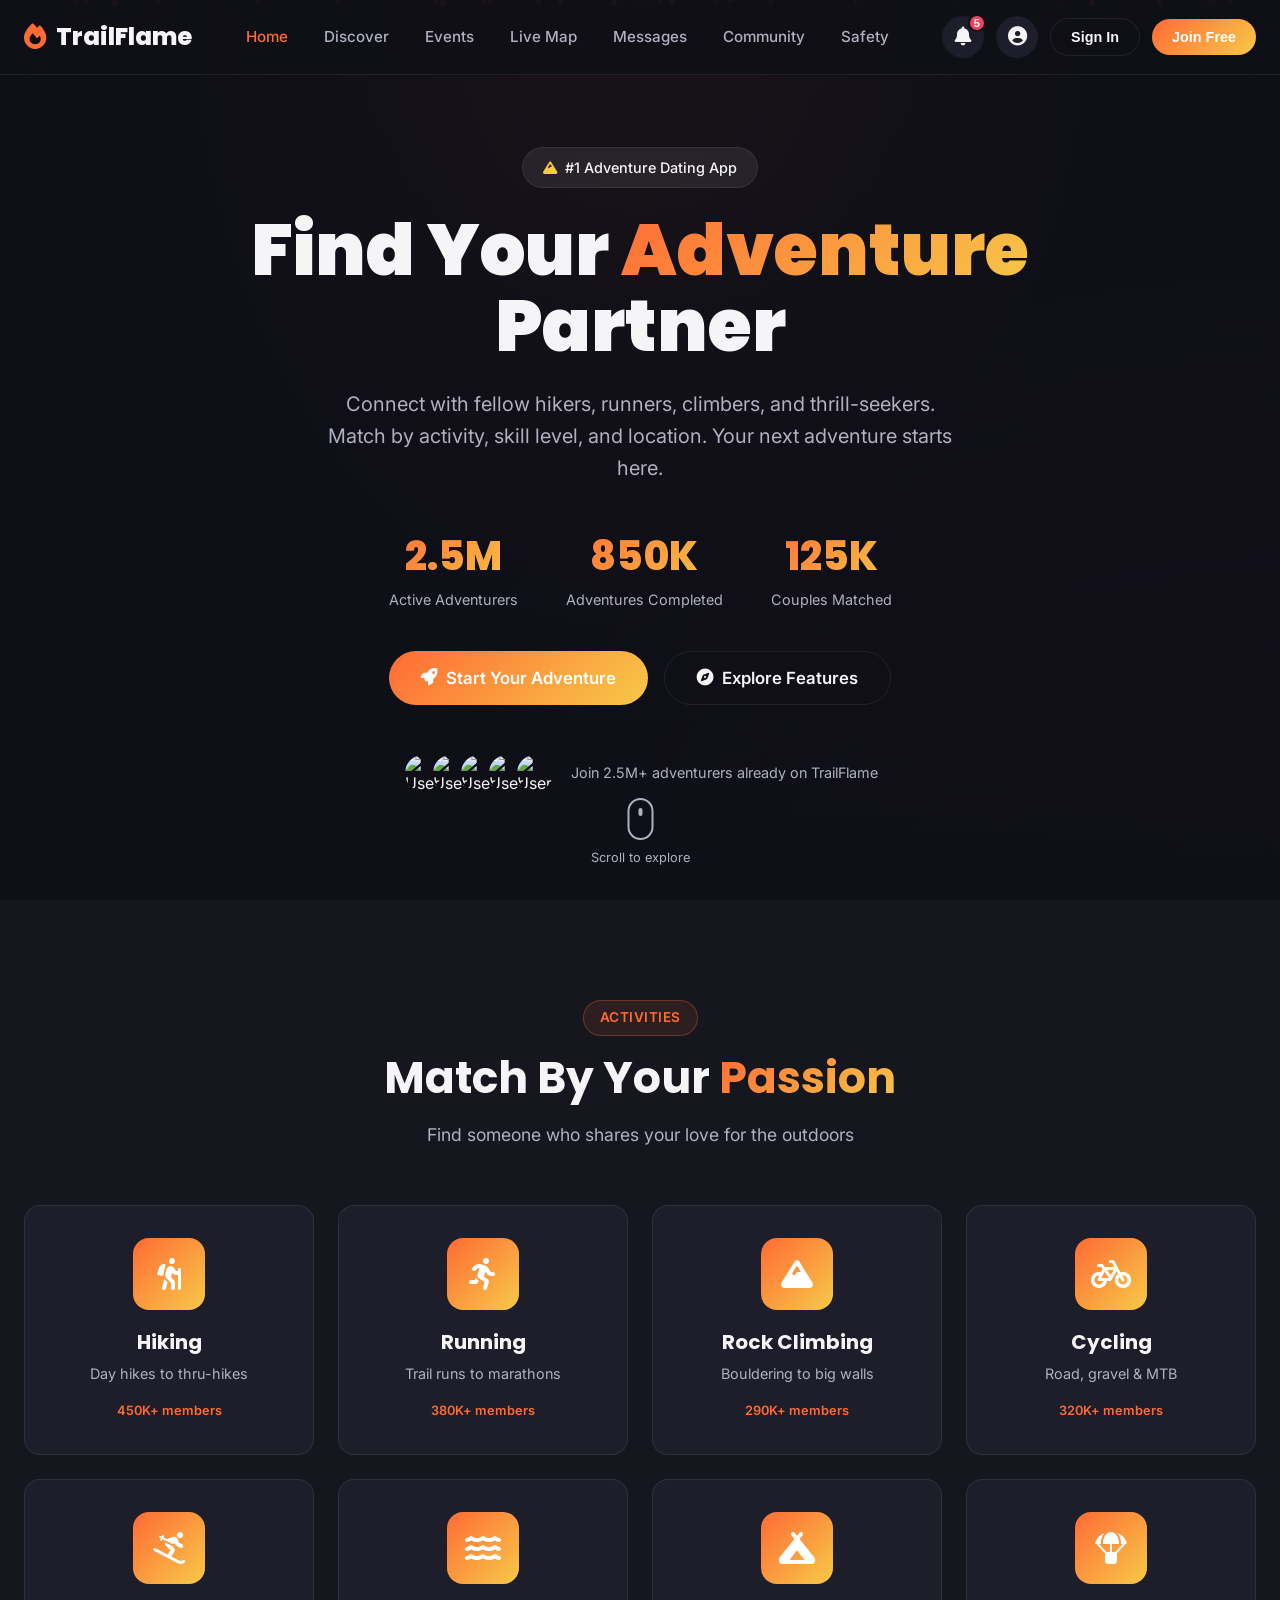
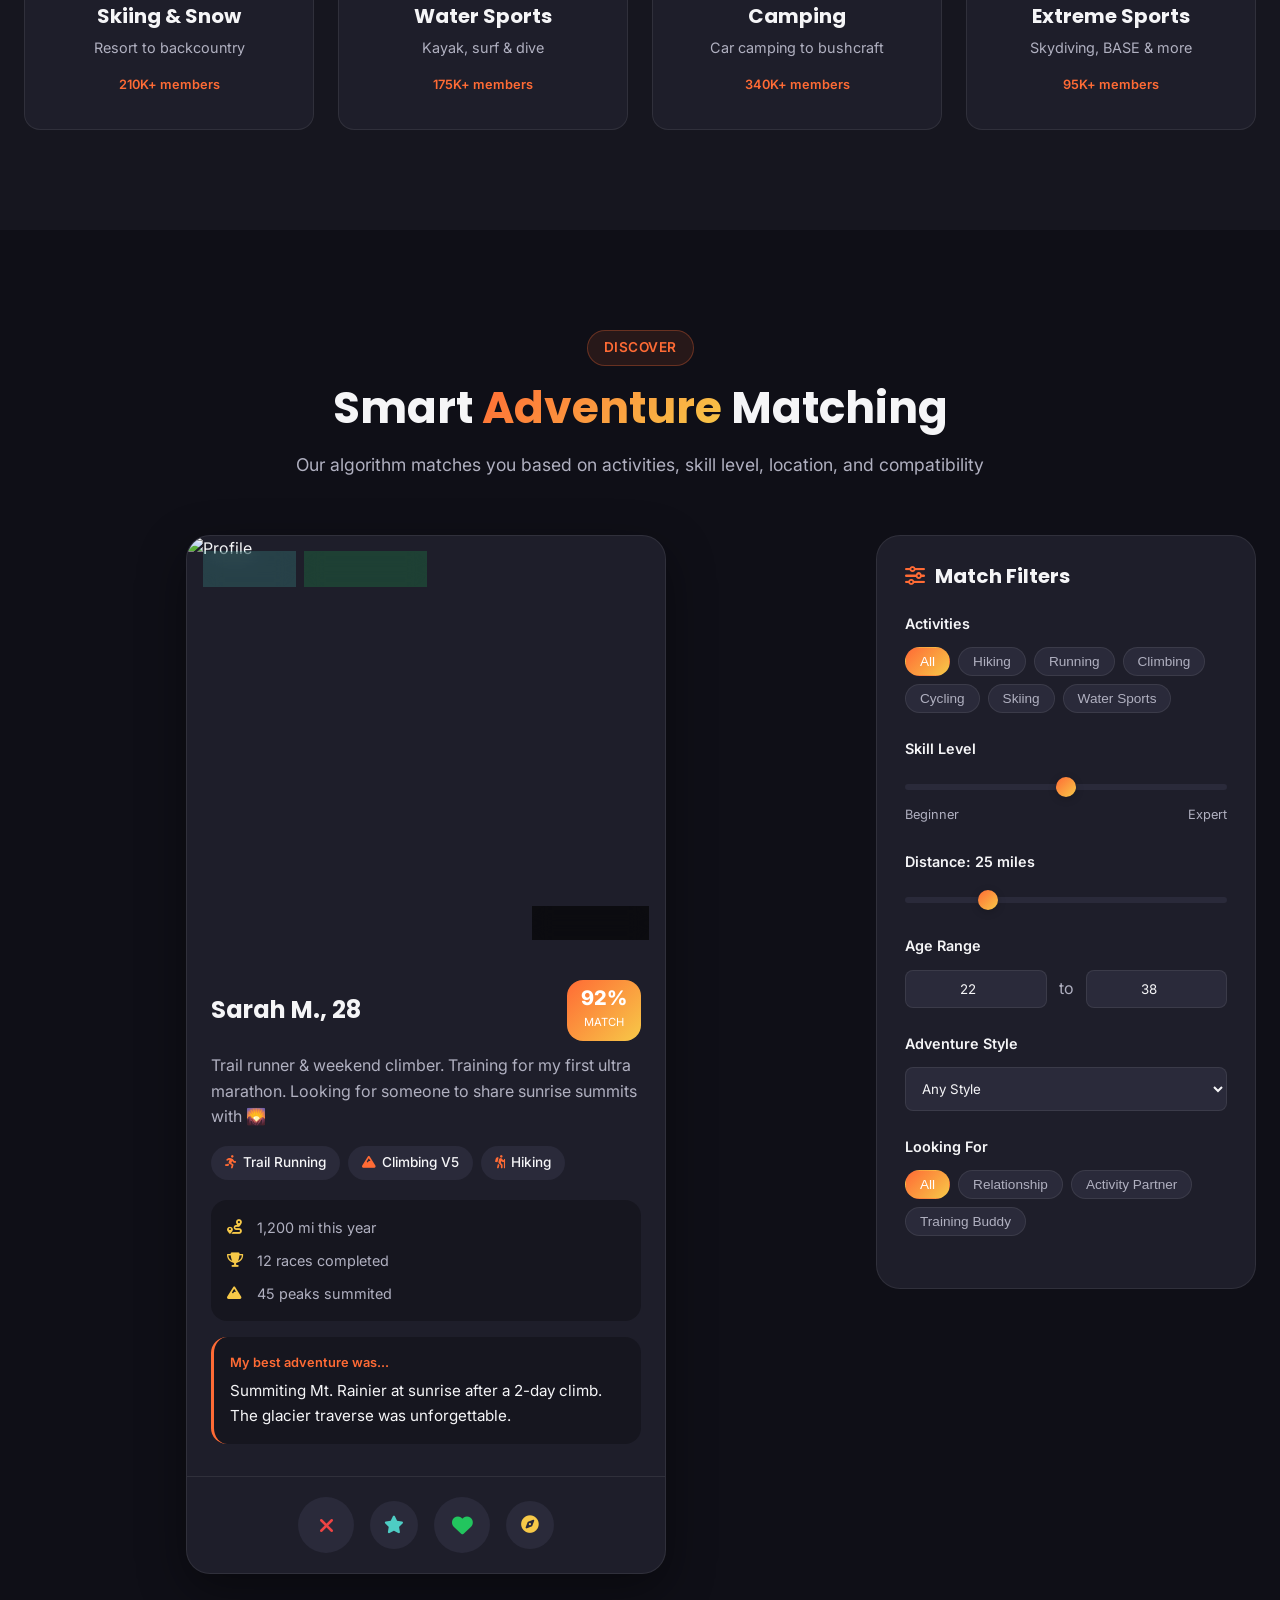
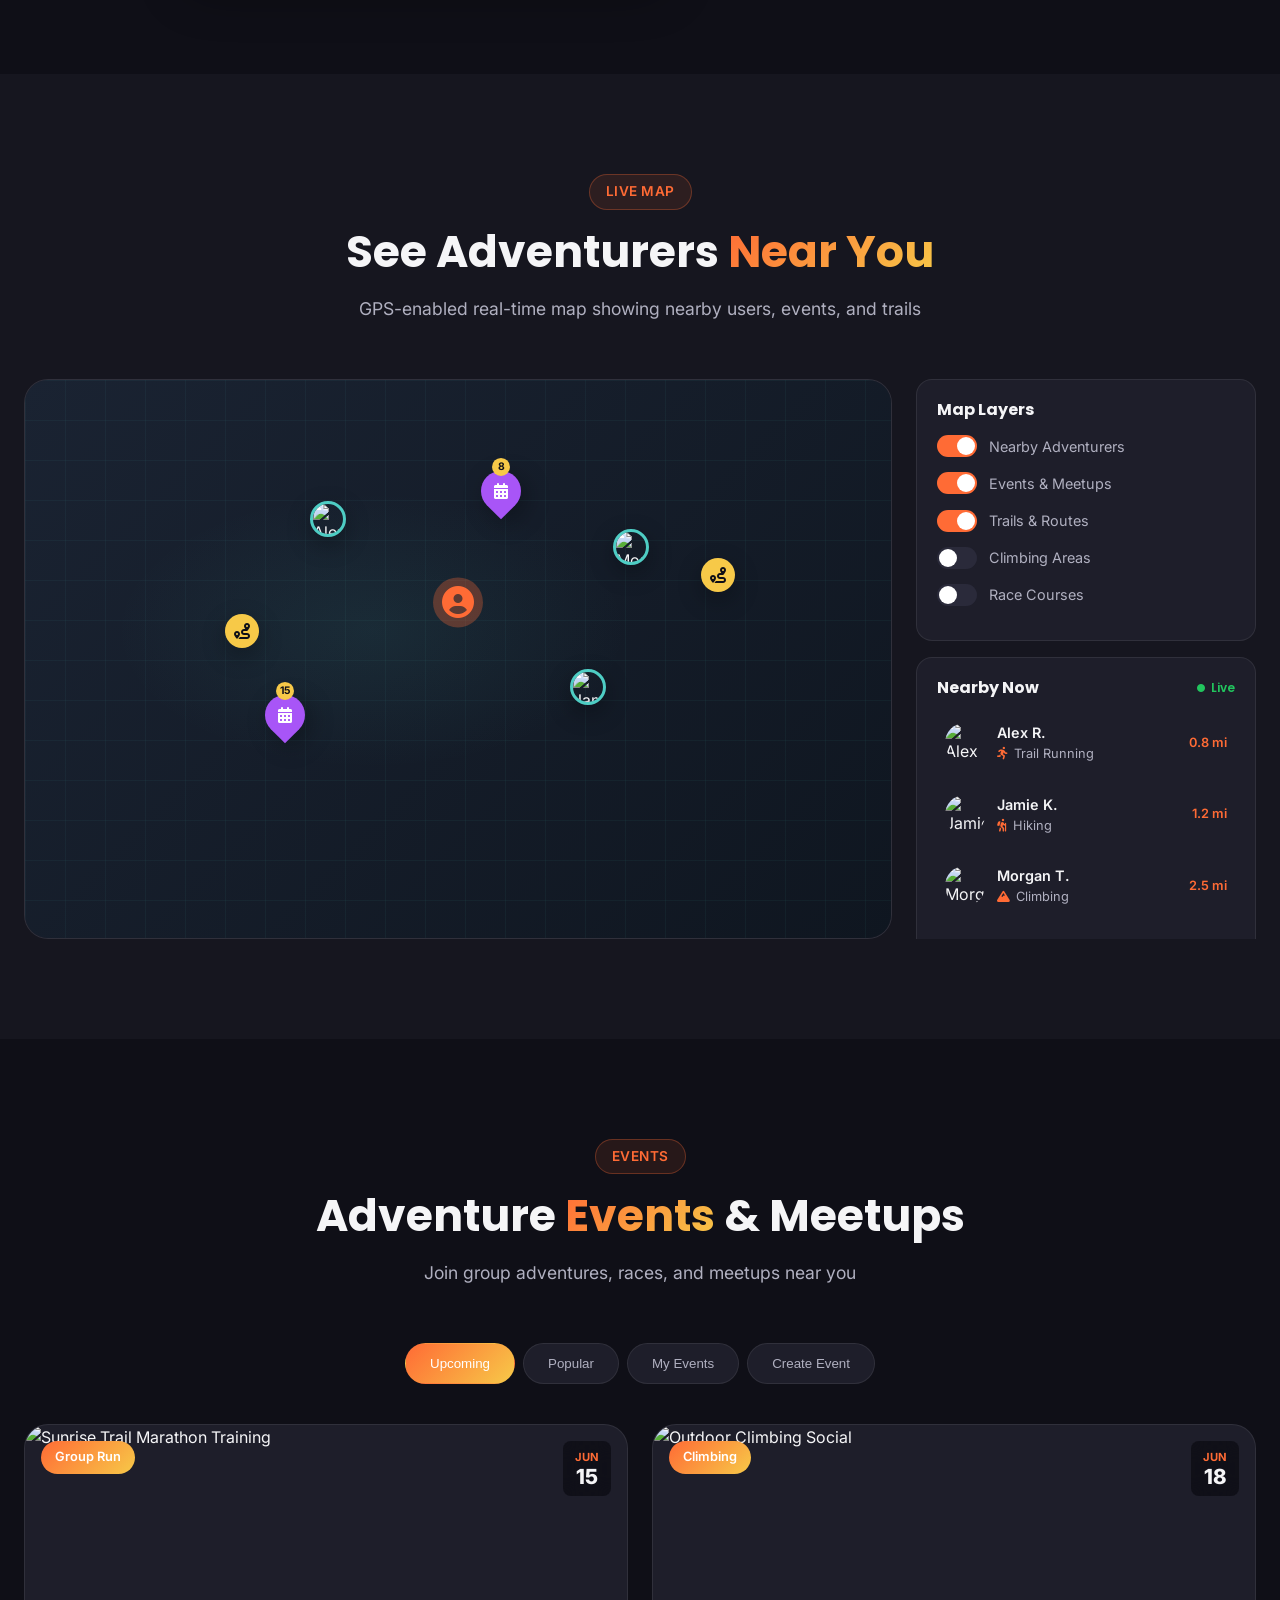
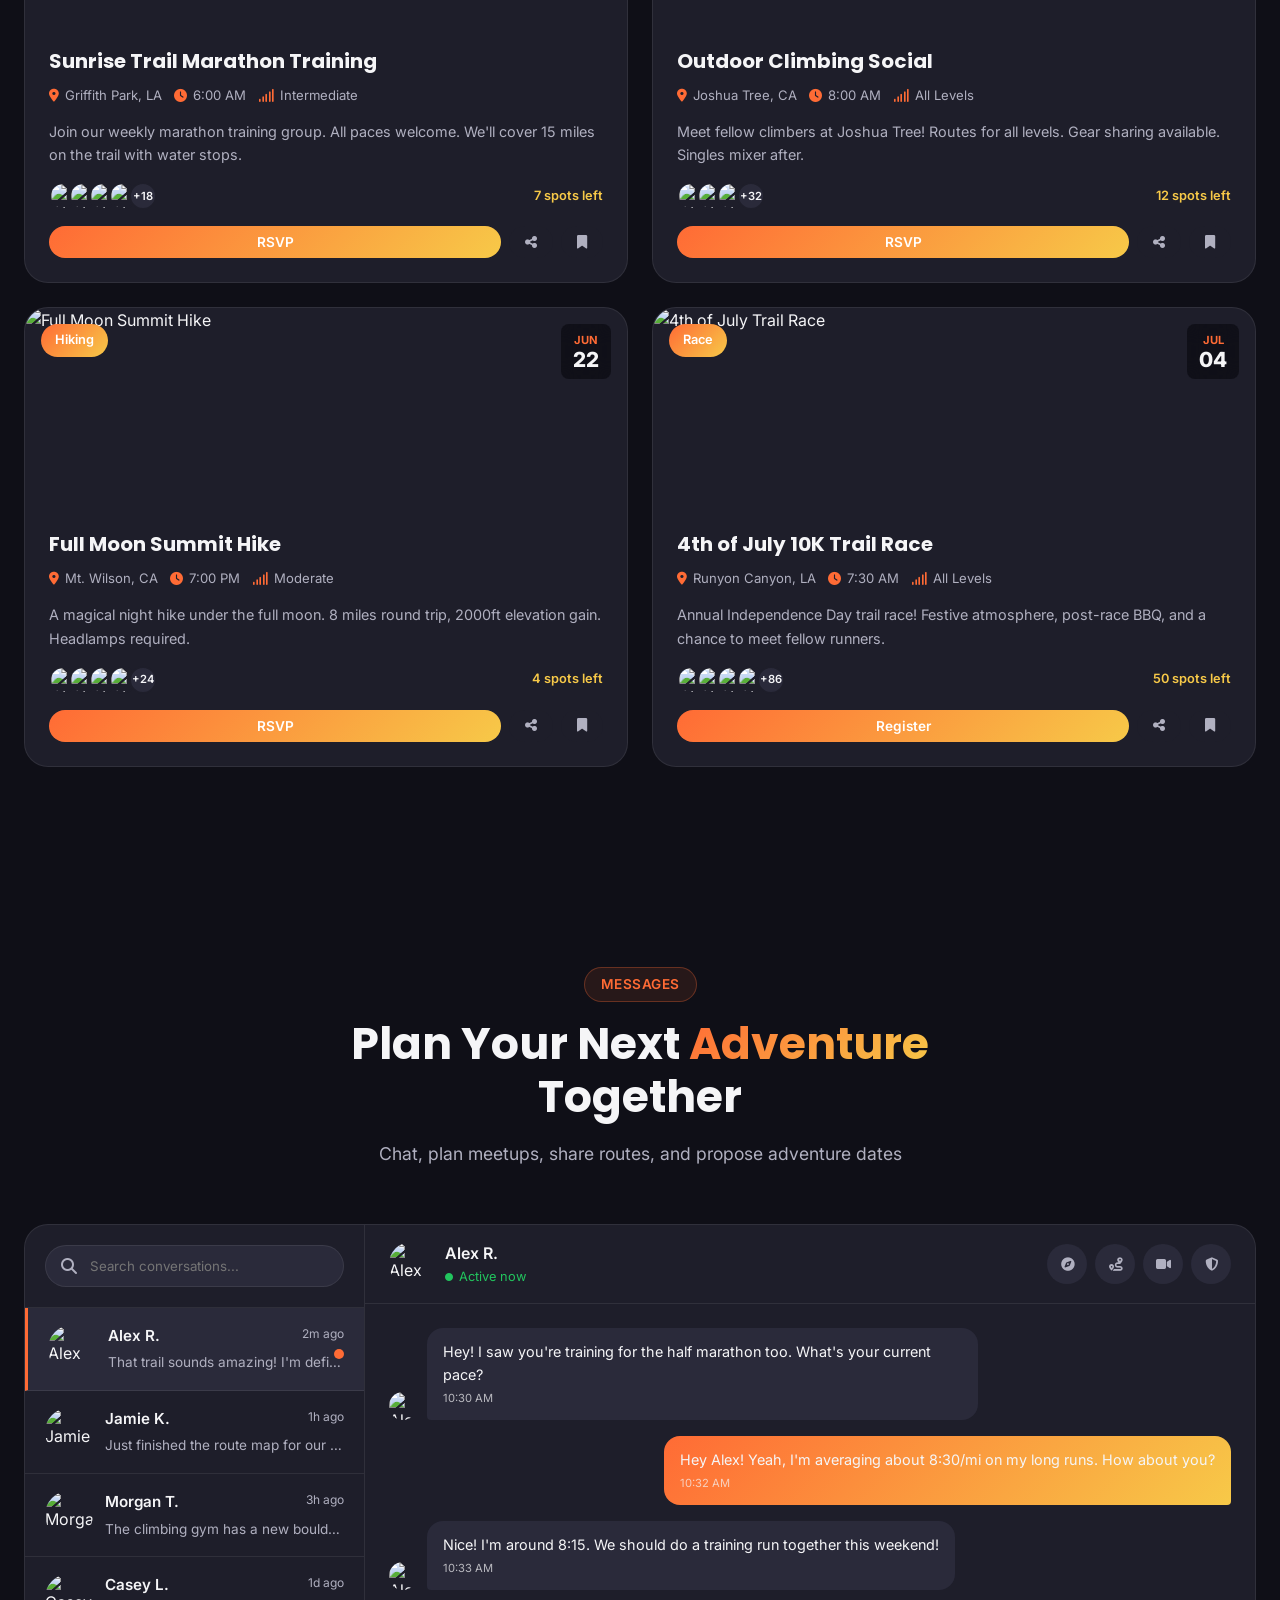
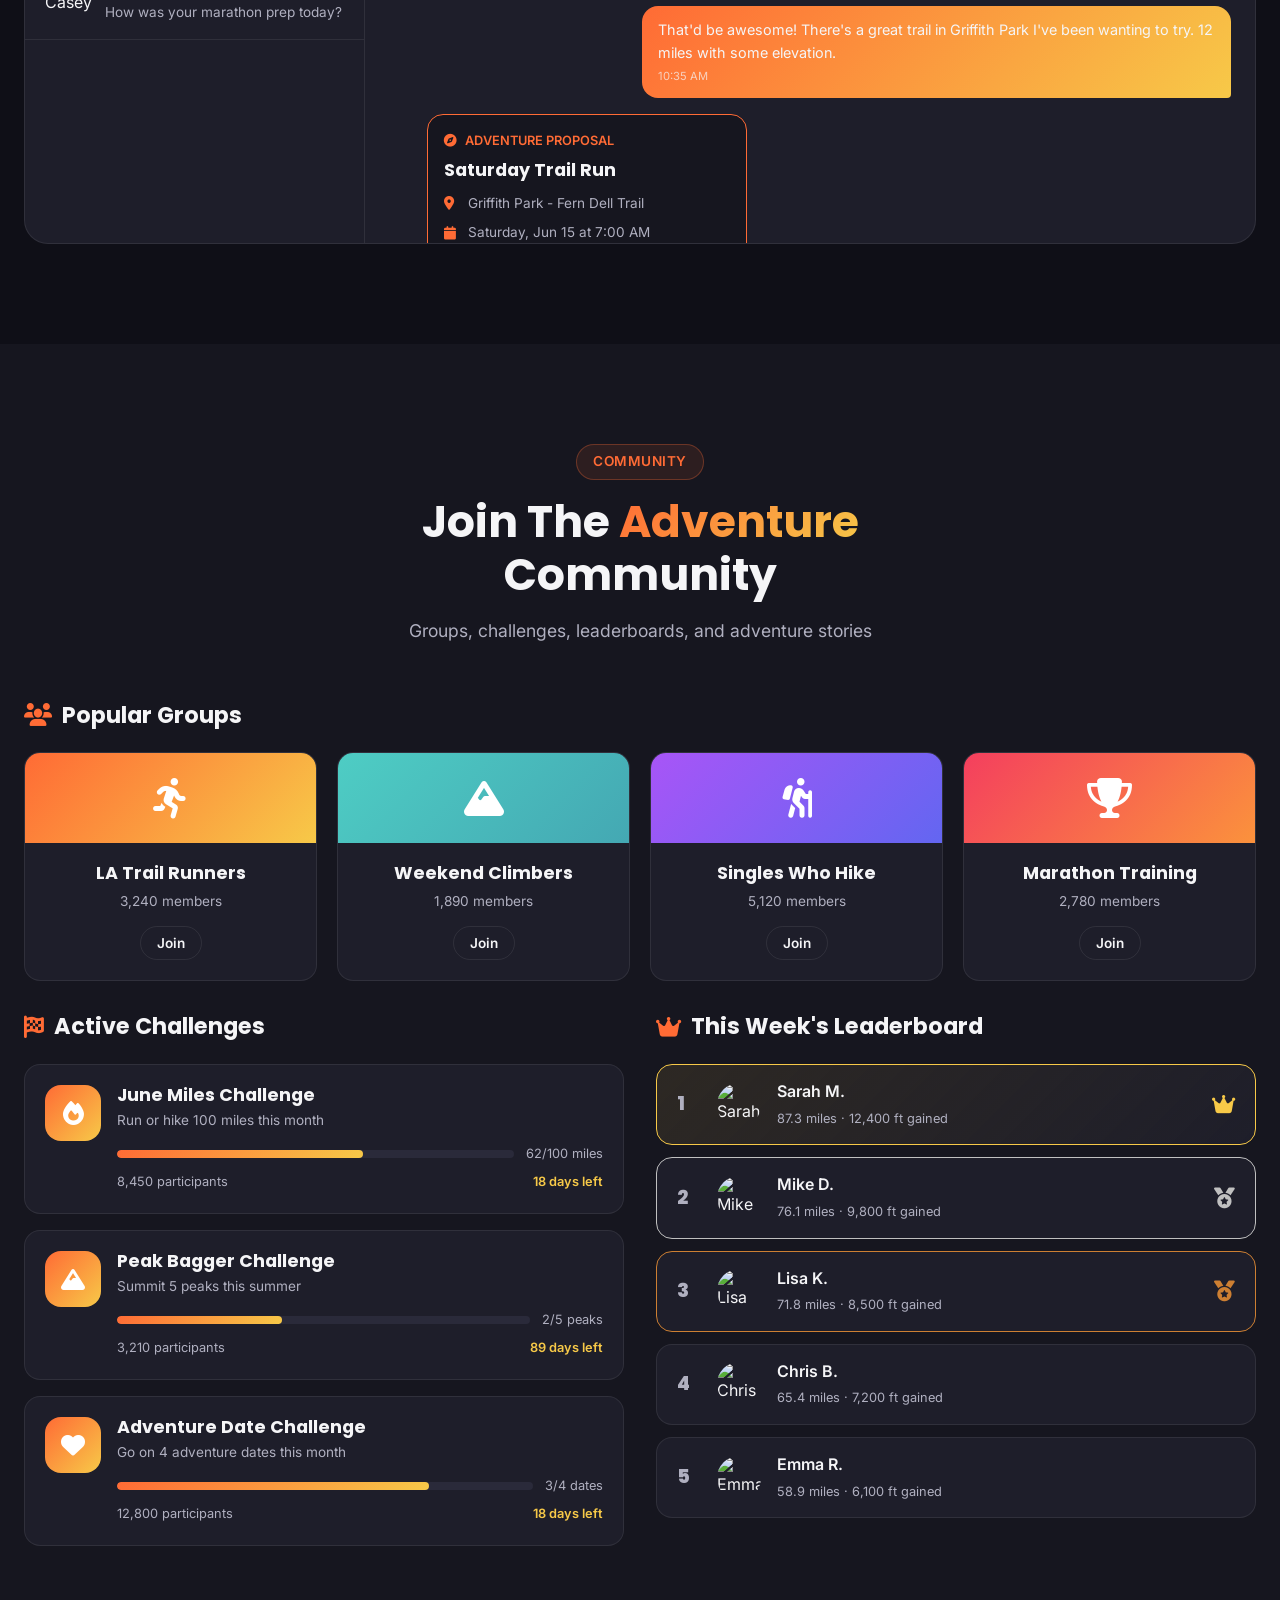
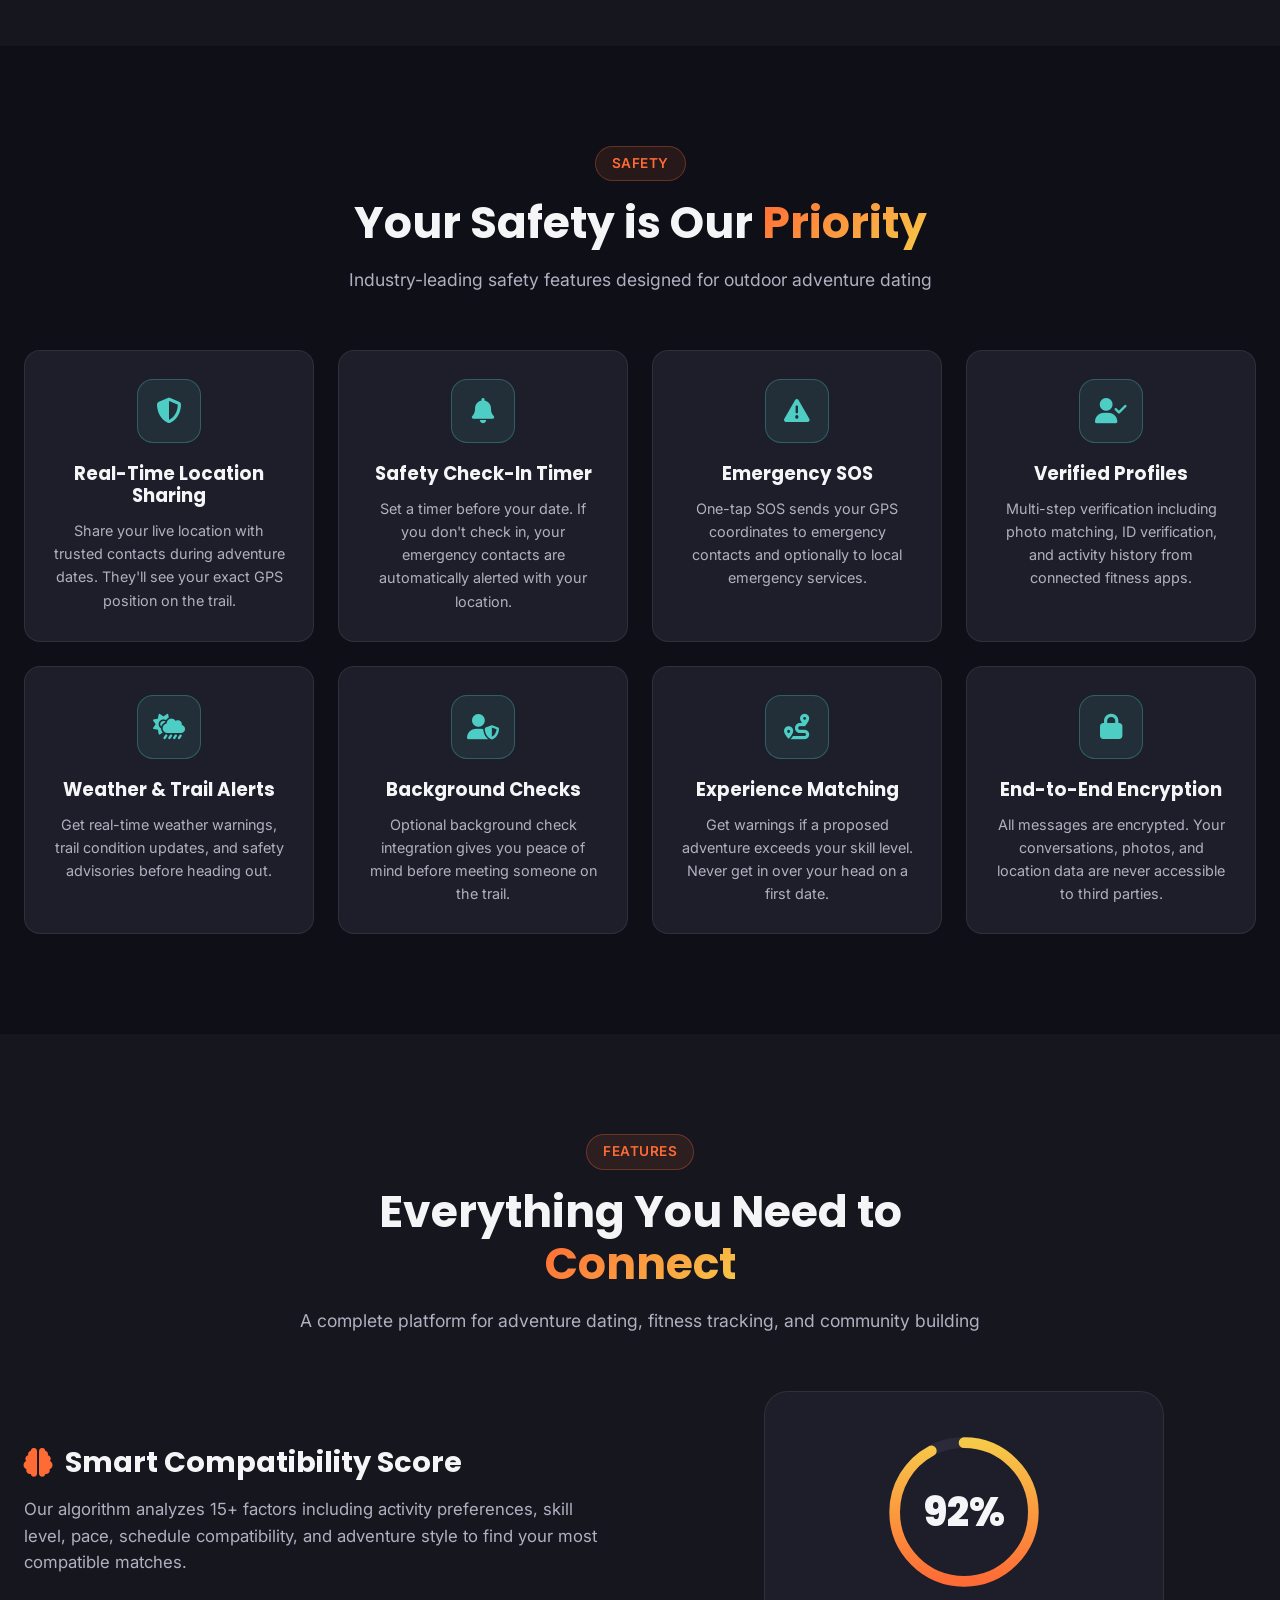
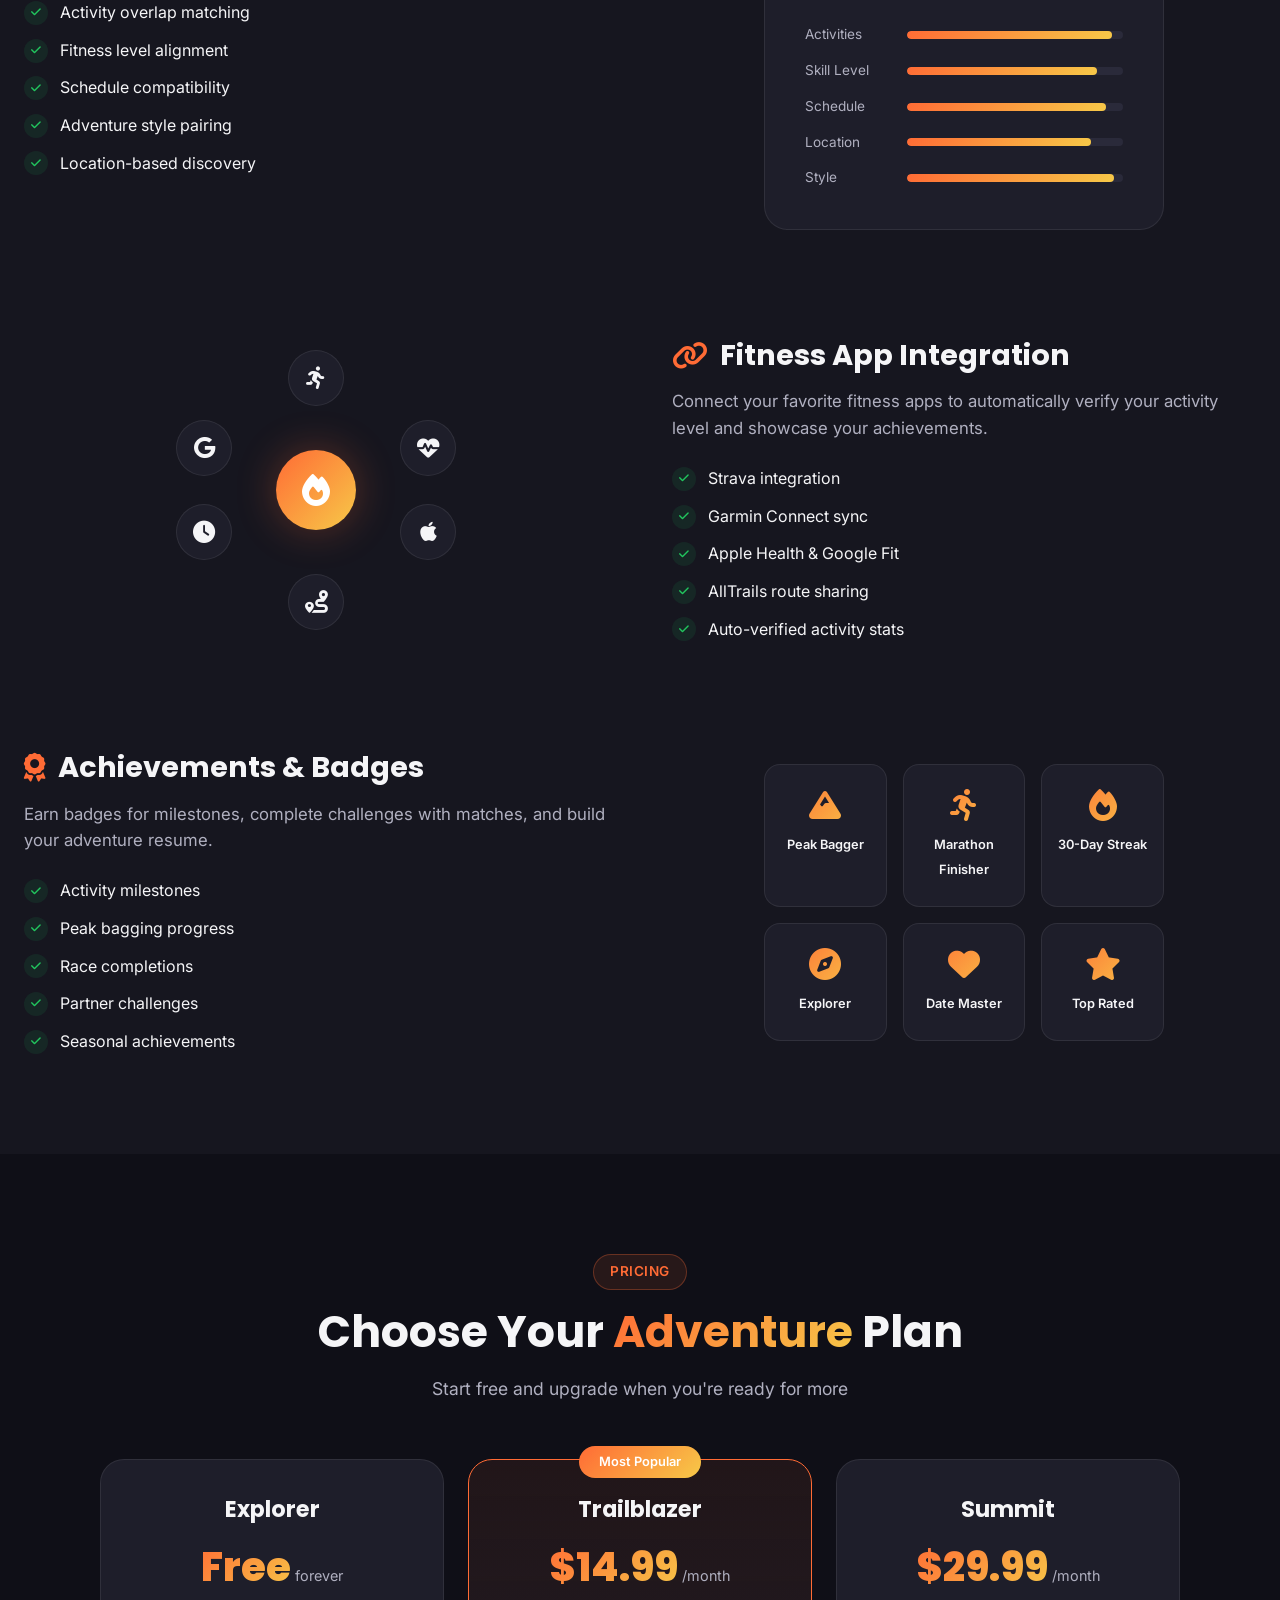
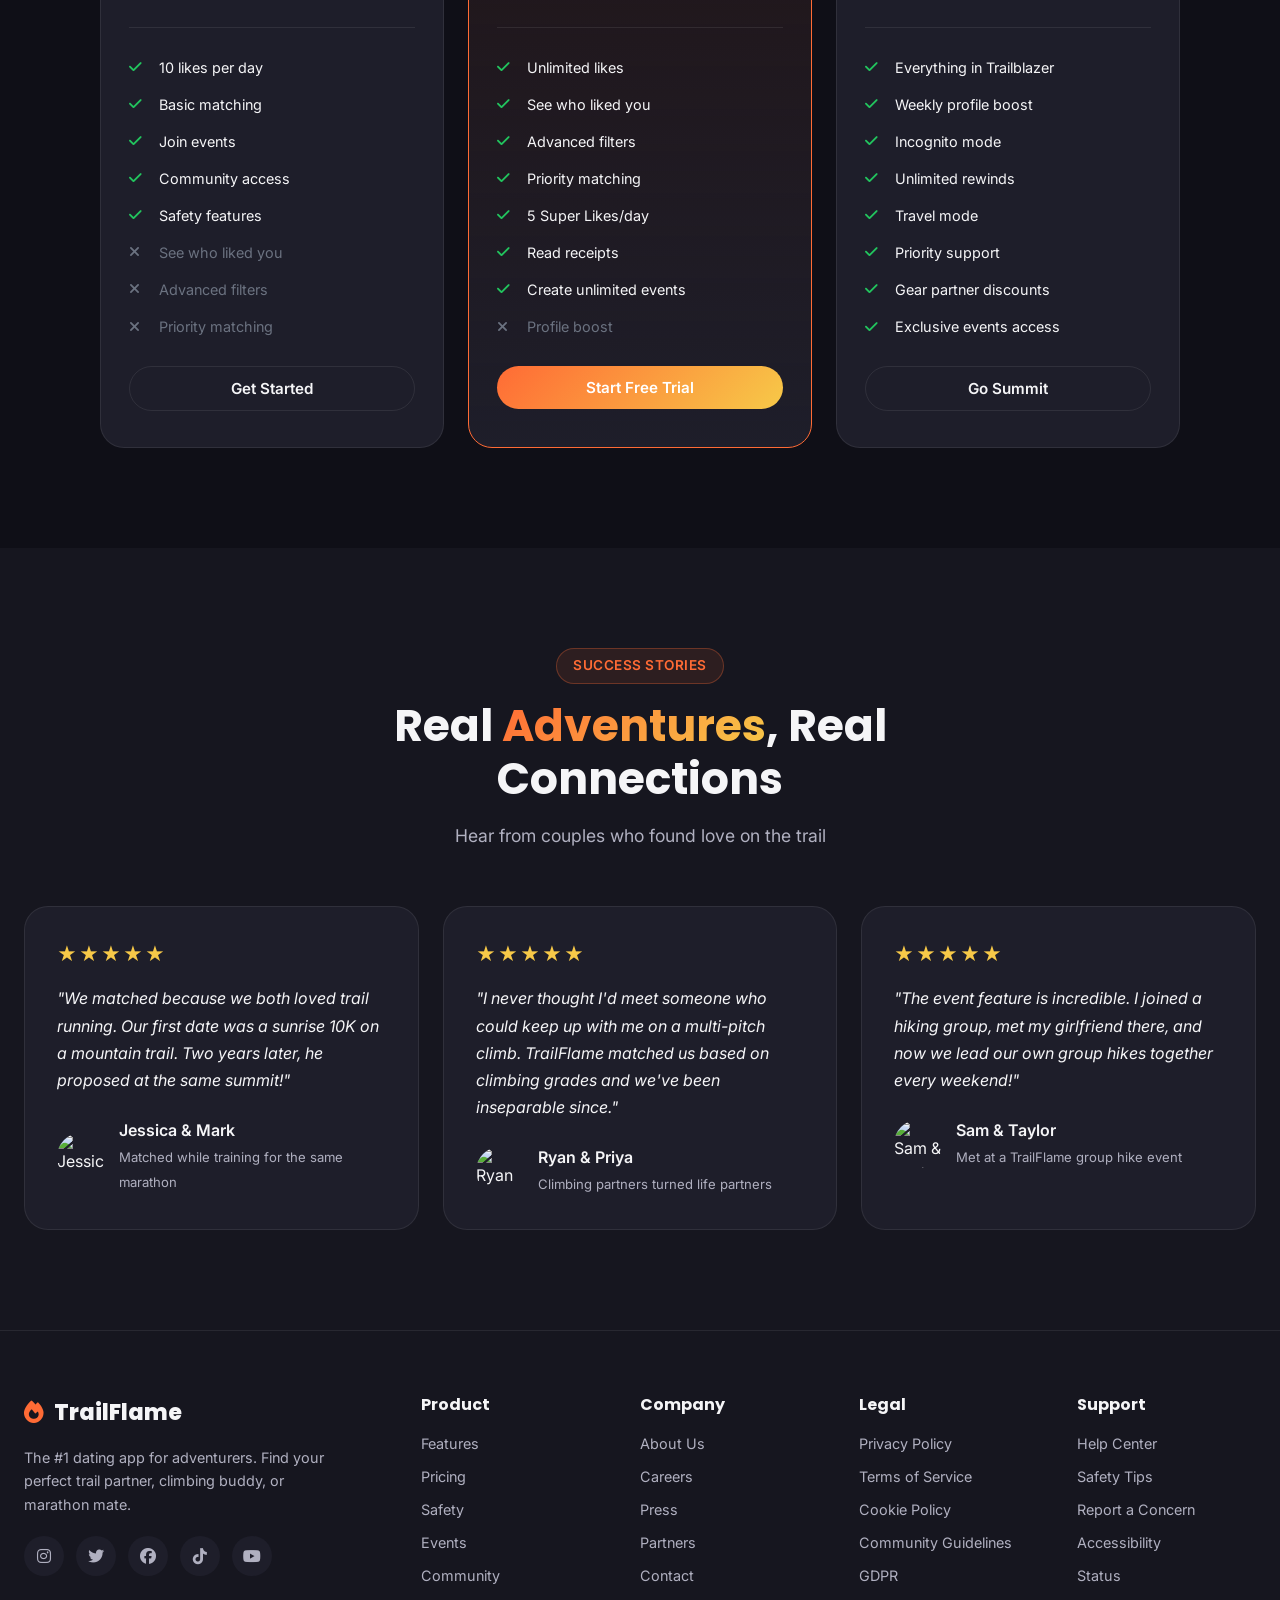
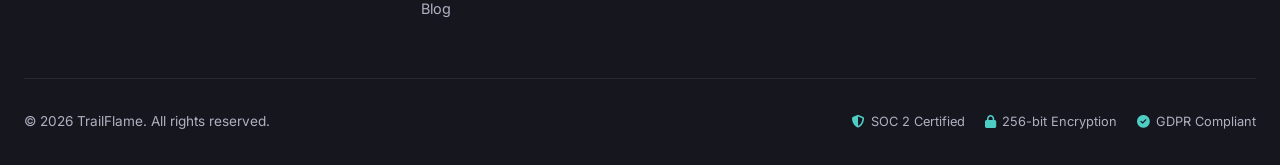
==== commit 74e52798: "Add files via upload" ====
--- a/index.html
+++ b/index.html
@@ -1,1697 +1,1512 @@
 <!DOCTYPE html>
 <html lang="en">
 <head>
-<meta charset="UTF-8"/>
-<meta name="viewport" content="width=device-width,initial-scale=1.0"/>
-<title>BudgetWise - Personal Finance Dashboard</title>
-<style>
-:root{--bg:#0f1117;--surface:#1a1d27;--card:#22263a;--accent:#6c63ff;--accent2:#00d4aa;--danger:#ff5c5c;--warn:#ffb347;--text:#e8eaf6;--muted:#8b8fa8;--border:#2e3250;--radius:14px;--shadow:0 4px 24px rgba(0,0,0,.4)}
-*{box-sizing:border-box;margin:0;padding:0}
-body{background:var(--bg);color:var(--text);font-family:'Segoe UI',system-ui,sans-serif;min-height:100vh}
-input,select{background:#12141e;border:1.5px solid var(--border);color:var(--text);border-radius:8px;padding:10px 14px;font-size:.95rem;width:100%;transition:border .2s}
-input:focus,select:focus{outline:none;border-color:var(--accent)}
-button{cursor:pointer;border:none;border-radius:8px;padding:11px 22px;font-size:.95rem;font-weight:600;transition:opacity .2s,transform .1s}
-button:hover{opacity:.88;transform:translateY(-1px)}
-.btn-primary{background:var(--accent);color:#fff}
-.btn-success{background:var(--accent2);color:#0f1117}
-.btn-danger{background:var(--danger);color:#fff}
-.btn-ghost{background:transparent;border:1.5px solid var(--border);color:var(--text)}
-.hidden{display:none!important}
-.page{display:none;min-height:100vh;flex-direction:column}
-.page.active{display:flex}
-.auth-wrap{flex:1;display:flex;align-items:center;justify-content:center;padding:24px}
-.auth-box{background:var(--surface);border:1px solid var(--border);border-radius:var(--radius);padding:40px 36px;width:100%;max-width:480px;box-shadow:var(--shadow)}
-.auth-box h1{font-size:1.8rem;margin-bottom:6px}
-.auth-box p.sub{color:var(--muted);margin-bottom:28px;font-size:.95rem}
-.form-group{margin-bottom:18px}
-.form-group label{display:block;margin-bottom:6px;font-size:.82rem;color:var(--muted);font-weight:700;letter-spacing:.05em;text-transform:uppercase}
-.form-row{display:grid;grid-template-columns:1fr 1fr;gap:14px}
-.auth-footer{margin-top:20px;text-align:center;color:var(--muted);font-size:.9rem}
-.logo{font-size:1.1rem;font-weight:800;color:var(--accent);letter-spacing:-.5px;margin-bottom:28px;display:flex;align-items:center;gap:8px}
-.logo span{font-size:1.5rem}
-.wizard-wrap{flex:1;display:flex;flex-direction:column;align-items:center;padding:32px 24px}
-.wizard-header{width:100%;max-width:700px;margin-bottom:8px}
-.wizard-header h2{font-size:1.5rem}
-.wizard-header p{color:var(--muted);margin-top:4px}
-.progress-bar{width:100%;max-width:700px;height:6px;background:var(--border);border-radius:99px;margin-bottom:28px;overflow:hidden}
-.progress-fill{height:100%;background:linear-gradient(90deg,var(--accent),var(--accent2));border-radius:99px;transition:width .4s ease}
-.step-indicator{color:var(--muted);font-size:.82rem;margin-bottom:6px;width:100%;max-width:700px}
-.wizard-card{background:var(--surface);border:1px solid var(--border);border-radius:var(--radius);padding:36px;width:100%;max-width:700px;box-shadow:var(--shadow)}
-.wizard-card h3{font-size:1.25rem;margin-bottom:4px}
-.wizard-card .hint{color:var(--muted);font-size:.88rem;margin-bottom:24px}
-.wizard-nav{display:flex;justify-content:space-between;margin-top:28px;gap:12px}
-.section-title{font-size:.75rem;font-weight:700;text-transform:uppercase;letter-spacing:.08em;color:var(--accent);margin:20px 0 10px}
-.input-prefix{position:relative}
-.input-prefix span{position:absolute;left:12px;top:50%;transform:translateY(-50%);color:var(--muted);font-weight:600;pointer-events:none}
-.input-prefix input{padding-left:26px}
-.bill-row{display:grid;grid-template-columns:2fr 1.2fr 1.2fr 1fr auto;gap:10px;align-items:end;margin-bottom:10px}
-.bill-row-header{display:grid;grid-template-columns:2fr 1.2fr 1.2fr 1fr auto;gap:10px;margin-bottom:6px}
-.bill-row-header span{font-size:.75rem;color:var(--muted);font-weight:700;text-transform:uppercase;letter-spacing:.05em}
-.remove-btn{background:var(--danger);color:#fff;border:none;border-radius:6px;width:34px;height:34px;font-size:1.1rem;cursor:pointer;display:flex;align-items:center;justify-content:center;flex-shrink:0}
-.add-btn{background:transparent;border:1.5px dashed var(--border);color:var(--muted);border-radius:8px;padding:9px;width:100%;font-size:.9rem;margin-top:6px;transition:border-color .2s,color .2s;cursor:pointer}
-.add-btn:hover{border-color:var(--accent);color:var(--accent)}
-.dash-nav{background:var(--surface);border-bottom:1px solid var(--border);padding:0 28px;display:flex;align-items:center;justify-content:space-between;height:60px;position:sticky;top:0;z-index:100}
-.dash-nav .logo{margin:0}
-.nav-user{display:flex;align-items:center;gap:12px}
-.avatar{width:36px;height:36px;border-radius:50%;background:linear-gradient(135deg,var(--accent),var(--accent2));display:flex;align-items:center;justify-content:center;font-weight:700;font-size:.9rem}
-.dash-body{padding:28px;max-width:1200px;margin:0 auto;width:100%}
-.dash-greeting{margin-bottom:24px}
-.dash-greeting h2{font-size:1.6rem}
-.dash-greeting p{color:var(--muted);margin-top:4px}
-.summary-grid{display:grid;grid-template-columns:repeat(auto-fit,minmax(190px,1fr));gap:16px;margin-bottom:28px}
-.sum-card{background:var(--card);border:1px solid var(--border);border-radius:var(--radius);padding:20px 22px}
-.sum-card .label{font-size:.75rem;color:var(--muted);font-weight:700;text-transform:uppercase;letter-spacing:.06em;margin-bottom:8px}
-.sum-card .value{font-size:1.65rem;font-weight:700}
-.sum-card .sub-val{font-size:.8rem;color:var(--muted);margin-top:4px}
-.green{color:var(--accent2)}.red{color:var(--danger)}.yellow{color:var(--warn)}.purple{color:var(--accent)}
-.dash-cols{display:grid;grid-template-columns:1fr 1fr;gap:20px;margin-bottom:24px}
-@media(max-width:820px){.dash-cols{grid-template-columns:1fr}.bill-row{grid-template-columns:1fr 1fr}}
-.panel{background:var(--card);border:1px solid var(--border);border-radius:var(--radius);padding:22px}
-.panel h4{font-size:1rem;font-weight:700;margin-bottom:16px;display:flex;align-items:center;gap:8px}
-.bill-item{display:flex;align-items:center;justify-content:space-between;padding:11px 0;border-bottom:1px solid var(--border)}
-.bill-item:last-child{border-bottom:none}
-.bill-left{flex:1}
-.bill-name{font-weight:600;font-size:.95rem}
-.bill-meta{font-size:.78rem;color:var(--muted);margin-top:2px}
-.bill-right{display:flex;align-items:center;gap:10px}
-.bill-amount{font-weight:700;font-size:1rem}
-.due-badge{font-size:.72rem;padding:3px 9px;border-radius:99px;font-weight:600}
-.due-soon{background:rgba(255,179,71,.15);color:var(--warn)}
-.due-ok{background:rgba(0,212,170,.12);color:var(--accent2)}
-.due-overdue{background:rgba(255,92,92,.15);color:var(--danger)}
-.breakdown-row{display:flex;justify-content:space-between;align-items:center;padding:9px 0;border-bottom:1px solid var(--border);font-size:.92rem}
-.breakdown-row:last-child{border-bottom:none;font-weight:700;font-size:1rem}
-.savings-bar-wrap{margin:14px 0}
-.savings-bar-label{display:flex;justify-content:space-between;font-size:.8rem;color:var(--muted);margin-bottom:6px}
-.savings-bar{height:10px;background:var(--border);border-radius:99px;overflow:hidden}
-.savings-fill{height:100%;border-radius:99px;transition:width .5s ease}
-.cal-grid{display:grid;grid-template-columns:repeat(7,1fr);gap:4px;margin-top:10px}
-.cal-day-name{text-align:center;font-size:.7rem;color:var(--muted);font-weight:600;padding:4px 0}
-.cal-day{text-align:center;font-size:.78rem;padding:6px 2px;border-radius:6px;min-height:28px;display:flex;align-items:center;justify-content:center}
-.cal-day.has-bill{background:rgba(108,99,255,.2);color:var(--accent);font-weight:700;cursor:pointer}
-.cal-day.today{border:1.5px solid var(--accent2)}
-.cal-day.empty{opacity:0;pointer-events:none}
-.alert{border-radius:10px;padding:13px 16px;margin-bottom:12px;font-size:.88rem;display:flex;align-items:flex-start;gap:10px}
-.alert-warn{background:rgba(255,179,71,.12);border:1px solid rgba(255,179,71,.3);color:var(--warn)}
-.alert-danger{background:rgba(255,92,92,.1);border:1px solid rgba(255,92,92,.3);color:var(--danger)}
-.alert-ok{background:rgba(0,212,170,.1);border:1px solid rgba(0,212,170,.3);color:var(--accent2)}
-.tabs{display:flex;gap:4px;margin-bottom:22px;background:var(--surface);border-radius:10px;padding:4px;border:1px solid var(--border);width:fit-content;flex-wrap:wrap}
-.tab{padding:8px 18px;border-radius:7px;font-size:.88rem;font-weight:600;cursor:pointer;color:var(--muted);transition:all .2s;border:none;background:transparent}
-.tab.active{background:var(--accent);color:#fff}
-.tab-content{display:none}
-.tab-content.active{display:block}
-.modal-overlay{position:fixed;inset:0;background:rgba(0,0,0,.65);z-index:200;display:flex;align-items:center;justify-content:center;padding:20px}
-.modal{background:var(--surface);border:1px solid var(--border);border-radius:var(--radius);padding:32px;width:100%;max-width:580px;box-shadow:var(--shadow);max-height:90vh;overflow-y:auto}
-.modal h3{font-size:1.2rem;margin-bottom:20px}
-.modal-footer{display:flex;gap:10px;justify-content:flex-end;margin-top:24px}
-.tip{font-size:.78rem;color:var(--muted);margin-top:5px}
-.donut-wrap{display:flex;align-items:center;gap:24px;flex-wrap:wrap}
-.donut-legend{flex:1;min-width:140px}
-.legend-item{display:flex;align-items:center;gap:8px;margin-bottom:9px;font-size:.83rem}
-.legend-dot{width:10px;height:10px;border-radius:50%;flex-shrink:0}
-.timeline-item{display:flex;align-items:center;gap:12px;padding:10px 0;border-bottom:1px solid var(--border)}
-.timeline-item:last-child{border-bottom:none}
-.timeline-dot{width:10px;height:10px;border-radius:50%;flex-shrink:0}
-.timeline-info{flex:1}
-.timeline-date{font-size:.78rem;color:var(--muted)}
-.timeline-name{font-weight:600;font-size:.92rem}
-.timeline-amount{font-weight:700}
-.paycheck-card{background:linear-gradient(135deg,rgba(108,99,255,.15),rgba(0,212,170,.1));border:1px solid var(--border);border-radius:var(--radius);padding:20px 22px;margin-bottom:16px}
-.paycheck-card h5{font-size:.8rem;color:var(--muted);font-weight:700;text-transform:uppercase;letter-spacing:.06em;margin-bottom:6px}
-.paycheck-card .big{font-size:2rem;font-weight:800;color:var(--accent2)}
-.paycheck-card .detail{font-size:.82rem;color:var(--muted);margin-top:4px}
-.alloc-row{display:flex;justify-content:space-between;align-items:center;padding:8px 0;border-bottom:1px solid var(--border);font-size:.9rem}
-.alloc-row:last-child{border-bottom:none}
-.alloc-label{color:var(--muted)}
-.alloc-val{font-weight:700}
-.badge{display:inline-block;font-size:.72rem;padding:2px 8px;border-radius:99px;font-weight:600;margin-left:6px}
-.badge-purple{background:rgba(108,99,255,.2);color:var(--accent)}
-.badge-green{background:rgba(0,212,170,.15);color:var(--accent2)}
-.badge-red{background:rgba(255,92,92,.15);color:var(--danger)}
-.badge-yellow{background:rgba(255,179,71,.15);color:var(--warn)}
-</style>
+    <meta charset="UTF-8">
+    <meta name="viewport" content="width=device-width, initial-scale=1.0">
+    <title>TrailFlame - Adventure Dating App</title>
+    <link rel="preconnect" href="https://fonts.googleapis.com">
+    <link href="https://fonts.googleapis.com/css2?family=Poppins:wght@300;400;500;600;700;800;900&family=Inter:wght@300;400;500;600;700&display=swap" rel="stylesheet">
+    <link rel="stylesheet" href="https://cdnjs.cloudflare.com/ajax/libs/font-awesome/6.5.0/css/all.min.css">
+    <link rel="stylesheet" href="styles.css">
 </head>
 <body>
-<!-- ===== LANDING PAGE ===== -->
-<div id="page-landing" class="page active">
-  <div style="min-height:100vh;display:flex;flex-direction:column">
-    <nav style="padding:20px 40px;display:flex;justify-content:space-between;align-items:center">
-      <div style="font-size:1.1rem;font-weight:800;color:var(--accent);display:flex;align-items:center;gap:8px"><span style="font-size:1.5rem">&#x1F4B0;</span> BudgetWise</div>
-      <button class="btn-primary" onclick="showPage('page-login')" style="padding:9px 20px">Get Started</button>
+    <!-- Loading Screen -->
+    <div id="loading-screen" class="loading-screen">
+        <div class="loading-content">
+            <div class="loading-logo">
+                <i class="fas fa-fire"></i>
+                <span>TrailFlame</span>
+            </div>
+            <div class="loading-bar">
+                <div class="loading-progress"></div>
+            </div>
+            <p class="loading-text">Finding your next adventure...</p>
+        </div>
+    </div>
+
+    <!-- Navigation -->
+    <nav id="main-nav" class="main-nav">
+        <div class="nav-container">
+            <div class="nav-logo">
+                <i class="fas fa-fire"></i>
+                <span>TrailFlame</span>
+            </div>
+            <div class="nav-links" id="nav-links">
+                <a href="#home" class="nav-link active" data-section="home">Home</a>
+                <a href="#discover" class="nav-link" data-section="discover">Discover</a>
+                <a href="#events" class="nav-link" data-section="events">Events</a>
+                <a href="#map" class="nav-link" data-section="map">Live Map</a>
+                <a href="#messages" class="nav-link" data-section="messages">Messages</a>
+                <a href="#community" class="nav-link" data-section="community">Community</a>
+                <a href="#safety" class="nav-link" data-section="safety">Safety</a>
+            </div>
+            <div class="nav-actions">
+                <button class="nav-btn notification-btn" id="notification-btn" aria-label="Notifications">
+                    <i class="fas fa-bell"></i>
+                    <span class="notification-badge">5</span>
+                </button>
+                <button class="nav-btn profile-btn" id="profile-btn" aria-label="Profile">
+                    <i class="fas fa-user-circle"></i>
+                </button>
+                <button class="nav-btn auth-btn" id="login-btn" onclick="showAuthModal('login')">Sign In</button>
+                <button class="nav-btn auth-btn signup-btn" id="signup-btn" onclick="showAuthModal('signup')">Join Free</button>
+            </div>
+            <button class="mobile-menu-btn" id="mobile-menu-btn" aria-label="Open menu">
+                <i class="fas fa-bars"></i>
+            </button>
+        </div>
     </nav>
-    <div style="flex:1;display:flex;align-items:center;justify-content:center;padding:40px 24px;text-align:center">
-      <div style="max-width:700px">
-        <h1 style="font-size:3rem;line-height:1.15;margin-bottom:16px">Take control of your <span style="color:var(--accent2)">money</span></h1>
-        <p style="font-size:1.15rem;color:var(--muted);margin-bottom:36px;max-width:540px;margin-left:auto;margin-right:auto">BudgetWise calculates exactly how much to set aside each paycheck so you never miss a bill. No signup needed.</p>
-        <button class="btn-primary" style="padding:14px 36px;font-size:1.05rem" onclick="showPage('page-login')">Start Budgeting &#x2192;</button>
-        <div style="margin-top:48px;background:var(--card);border:1px solid var(--border);border-radius:var(--radius);padding:24px;text-align:left;box-shadow:var(--shadow)">
-          <div style="display:grid;grid-template-columns:repeat(3,1fr);gap:14px;margin-bottom:16px">
-            <div style="background:var(--surface);border-radius:10px;padding:14px"><div style="font-size:.7rem;color:var(--muted);font-weight:700;text-transform:uppercase;margin-bottom:6px">Monthly Income</div><div style="font-size:1.3rem;font-weight:700;color:var(--accent2)">$4,766</div></div>
-            <div style="background:var(--surface);border-radius:10px;padding:14px"><div style="font-size:.7rem;color:var(--muted);font-weight:700;text-transform:uppercase;margin-bottom:6px">Total Bills</div><div style="font-size:1.3rem;font-weight:700;color:var(--danger)">$2,340</div></div>
-            <div style="background:var(--surface);border-radius:10px;padding:14px"><div style="font-size:.7rem;color:var(--muted);font-weight:700;text-transform:uppercase;margin-bottom:6px">Left Over</div><div style="font-size:1.3rem;font-weight:700;color:var(--accent)">$1,426</div></div>
-          </div>
-          <div style="font-size:.78rem;color:var(--muted);text-align:center">&#x2191; Sample dashboard preview</div>
-        </div>
-      </div>
+
+    <!-- Hero Section -->
+    <section id="home" class="hero-section">
+        <div class="hero-video-bg">
+            <div class="hero-overlay"></div>
+            <div class="hero-particles" id="hero-particles"></div>
+        </div>
+        <div class="hero-content">
+            <div class="hero-badge">
+                <i class="fas fa-mountain"></i>
+                <span>#1 Adventure Dating App</span>
+            </div>
+            <h1 class="hero-title">
+                Find Your <span class="gradient-text">Adventure</span> Partner
+            </h1>
+            <p class="hero-subtitle">
+                Connect with fellow hikers, runners, climbers, and thrill-seekers. 
+                Match by activity, skill level, and location. Your next adventure starts here.
+            </p>
+            <div class="hero-stats">
+                <div class="hero-stat">
+                    <span class="stat-number" data-count="2500000">0</span>
+                    <span class="stat-label">Active Adventurers</span>
+                </div>
+                <div class="hero-stat">
+                    <span class="stat-number" data-count="850000">0</span>
+                    <span class="stat-label">Adventures Completed</span>
+                </div>
+                <div class="hero-stat">
+                    <span class="stat-number" data-count="125000">0</span>
+                    <span class="stat-label">Couples Matched</span>
+                </div>
+            </div>
+            <div class="hero-actions">
+                <button class="btn btn-primary btn-lg" onclick="showAuthModal('signup')">
+                    <i class="fas fa-rocket"></i> Start Your Adventure
+                </button>
+                <button class="btn btn-outline btn-lg" onclick="scrollToSection('discover')">
+                    <i class="fas fa-compass"></i> Explore Features
+                </button>
+            </div>
+            <div class="hero-trust">
+                <div class="trust-avatars">
+                    <img src="https://i.pravatar.cc/40?img=1" alt="User">
+                    <img src="https://i.pravatar.cc/40?img=2" alt="User">
+                    <img src="https://i.pravatar.cc/40?img=3" alt="User">
+                    <img src="https://i.pravatar.cc/40?img=4" alt="User">
+                    <img src="https://i.pravatar.cc/40?img=5" alt="User">
+                </div>
+                <p>Join 2.5M+ adventurers already on TrailFlame</p>
+            </div>
+        </div>
+        <div class="hero-scroll-indicator">
+            <div class="scroll-mouse">
+                <div class="scroll-wheel"></div>
+            </div>
+            <span>Scroll to explore</span>
+        </div>
+    </section>
+
+    <!-- Activities Section -->
+    <section class="activities-section">
+        <div class="container">
+            <div class="section-header">
+                <span class="section-badge">Activities</span>
+                <h2>Match By Your <span class="gradient-text">Passion</span></h2>
+                <p>Find someone who shares your love for the outdoors</p>
+            </div>
+            <div class="activities-grid">
+                <div class="activity-card" data-activity="hiking">
+                    <div class="activity-icon"><i class="fas fa-hiking"></i></div>
+                    <h3>Hiking</h3>
+                    <p>Day hikes to thru-hikes</p>
+                    <span class="activity-count">450K+ members</span>
+                </div>
+                <div class="activity-card" data-activity="running">
+                    <div class="activity-icon"><i class="fas fa-running"></i></div>
+                    <h3>Running</h3>
+                    <p>Trail runs to marathons</p>
+                    <span class="activity-count">380K+ members</span>
+                </div>
+                <div class="activity-card" data-activity="climbing">
+                    <div class="activity-icon"><i class="fas fa-mountain"></i></div>
+                    <h3>Rock Climbing</h3>
+                    <p>Bouldering to big walls</p>
+                    <span class="activity-count">290K+ members</span>
+                </div>
+                <div class="activity-card" data-activity="cycling">
+                    <div class="activity-icon"><i class="fas fa-bicycle"></i></div>
+                    <h3>Cycling</h3>
+                    <p>Road, gravel & MTB</p>
+                    <span class="activity-count">320K+ members</span>
+                </div>
+                <div class="activity-card" data-activity="skiing">
+                    <div class="activity-icon"><i class="fas fa-skiing"></i></div>
+                    <h3>Skiing & Snow</h3>
+                    <p>Resort to backcountry</p>
+                    <span class="activity-count">210K+ members</span>
+                </div>
+                <div class="activity-card" data-activity="kayaking">
+                    <div class="activity-icon"><i class="fas fa-water"></i></div>
+                    <h3>Water Sports</h3>
+                    <p>Kayak, surf & dive</p>
+                    <span class="activity-count">175K+ members</span>
+                </div>
+                <div class="activity-card" data-activity="camping">
+                    <div class="activity-icon"><i class="fas fa-campground"></i></div>
+                    <h3>Camping</h3>
+                    <p>Car camping to bushcraft</p>
+                    <span class="activity-count">340K+ members</span>
+                </div>
+                <div class="activity-card" data-activity="skydiving">
+                    <div class="activity-icon"><i class="fas fa-parachute-box"></i></div>
+                    <h3>Extreme Sports</h3>
+                    <p>Skydiving, BASE & more</p>
+                    <span class="activity-count">95K+ members</span>
+                </div>
+            </div>
+        </div>
+    </section>
+
+    <!-- Discover / Matching Section -->
+    <section id="discover" class="discover-section">
+        <div class="container">
+            <div class="section-header">
+                <span class="section-badge">Discover</span>
+                <h2>Smart <span class="gradient-text">Adventure</span> Matching</h2>
+                <p>Our algorithm matches you based on activities, skill level, location, and compatibility</p>
+            </div>
+            <div class="discover-content">
+                <div class="discover-cards-stack">
+                    <div class="profile-card" id="current-profile-card">
+                        <div class="card-image-container">
+                            <img src="https://images.unsplash.com/photo-1551632811-561732d1e306?w=400&h=500&fit=crop" alt="Profile" class="card-image">
+                            <div class="card-badges">
+                                <span class="badge badge-verified"><i class="fas fa-check-circle"></i> Verified</span>
+                                <span class="badge badge-active"><i class="fas fa-circle"></i> Active Today</span>
+                            </div>
+                            <div class="card-distance">
+                                <i class="fas fa-map-marker-alt"></i> 3.2 mi away
+                            </div>
+                        </div>
+                        <div class="card-info">
+                            <div class="card-header">
+                                <h3>Sarah M., 28</h3>
+                                <div class="compatibility-score">
+                                    <span class="score">92%</span>
+                                    <span class="score-label">Match</span>
+                                </div>
+                            </div>
+                            <p class="card-bio">Trail runner & weekend climber. Training for my first ultra marathon. Looking for someone to share sunrise summits with 🌄</p>
+                            <div class="card-activities">
+                                <span class="activity-tag"><i class="fas fa-running"></i> Trail Running</span>
+                                <span class="activity-tag"><i class="fas fa-mountain"></i> Climbing V5</span>
+                                <span class="activity-tag"><i class="fas fa-hiking"></i> Hiking</span>
+                            </div>
+                            <div class="card-stats">
+                                <div class="card-stat">
+                                    <i class="fas fa-route"></i>
+                                    <span>1,200 mi this year</span>
+                                </div>
+                                <div class="card-stat">
+                                    <i class="fas fa-trophy"></i>
+                                    <span>12 races completed</span>
+                                </div>
+                                <div class="card-stat">
+                                    <i class="fas fa-mountain"></i>
+                                    <span>45 peaks summited</span>
+                                </div>
+                            </div>
+                            <div class="card-prompts">
+                                <div class="prompt-item">
+                                    <span class="prompt-label">My best adventure was...</span>
+                                    <p>Summiting Mt. Rainier at sunrise after a 2-day climb. The glacier traverse was unforgettable.</p>
+                                </div>
+                            </div>
+                        </div>
+                        <div class="card-actions">
+                            <button class="action-btn action-pass" title="Pass" aria-label="Pass">
+                                <i class="fas fa-times"></i>
+                            </button>
+                            <button class="action-btn action-superlike" title="Super Like" aria-label="Super Like">
+                                <i class="fas fa-star"></i>
+                            </button>
+                            <button class="action-btn action-like" title="Like" aria-label="Like">
+                                <i class="fas fa-heart"></i>
+                            </button>
+                            <button class="action-btn action-adventure" title="Propose Adventure" aria-label="Propose Adventure">
+                                <i class="fas fa-compass"></i>
+                            </button>
+                        </div>
+                    </div>
+                </div>
+                <div class="discover-filters">
+                    <h3><i class="fas fa-sliders-h"></i> Match Filters</h3>
+                    <div class="filter-group">
+                        <label>Activities</label>
+                        <div class="filter-tags">
+                            <button class="filter-tag active">All</button>
+                            <button class="filter-tag">Hiking</button>
+                            <button class="filter-tag">Running</button>
+                            <button class="filter-tag">Climbing</button>
+                            <button class="filter-tag">Cycling</button>
+                            <button class="filter-tag">Skiing</button>
+                            <button class="filter-tag">Water Sports</button>
+                        </div>
+                    </div>
+                    <div class="filter-group">
+                        <label>Skill Level</label>
+                        <div class="filter-range">
+                            <input type="range" min="1" max="5" value="3" class="range-slider" id="skill-range">
+                            <div class="range-labels">
+                                <span>Beginner</span>
+                                <span>Expert</span>
+                            </div>
+                        </div>
+                    </div>
+                    <div class="filter-group">
+                        <label>Distance: <span id="distance-value">25 miles</span></label>
+                        <input type="range" min="1" max="100" value="25" class="range-slider" id="distance-range">
+                    </div>
+                    <div class="filter-group">
+                        <label>Age Range</label>
+                        <div class="dual-range">
+                            <input type="number" min="18" max="65" value="22" class="age-input" id="age-min">
+                            <span>to</span>
+                            <input type="number" min="18" max="65" value="38" class="age-input" id="age-max">
+                        </div>
+                    </div>
+                    <div class="filter-group">
+                        <label>Adventure Style</label>
+                        <select class="filter-select" aria-label="Adventure Style">
+                            <option>Any Style</option>
+                            <option>Leisurely & Scenic</option>
+                            <option>Moderate & Balanced</option>
+                            <option>Intense & Challenging</option>
+                            <option>Extreme & Technical</option>
+                        </select>
+                    </div>
+                    <div class="filter-group">
+                        <label>Looking For</label>
+                        <div class="filter-tags">
+                            <button class="filter-tag active">All</button>
+                            <button class="filter-tag">Relationship</button>
+                            <button class="filter-tag">Activity Partner</button>
+                            <button class="filter-tag">Training Buddy</button>
+                        </div>
+                    </div>
+                </div>
+            </div>
+        </div>
+    </section>
+
+    <!-- Live Map Section -->
+    <section id="map" class="map-section">
+        <div class="container">
+            <div class="section-header">
+                <span class="section-badge">Live Map</span>
+                <h2>See Adventurers <span class="gradient-text">Near You</span></h2>
+                <p>GPS-enabled real-time map showing nearby users, events, and trails</p>
+            </div>
+            <div class="map-container">
+                <div class="map-wrapper" id="adventure-map">
+                    <div class="map-placeholder">
+                        <div class="map-grid"></div>
+                        <div class="map-marker marker-user" style="top: 40%; left: 50%;" title="You">
+                            <div class="marker-pulse"></div>
+                            <i class="fas fa-user-circle"></i>
+                        </div>
+                        <div class="map-marker marker-person" style="top: 25%; left: 35%;" title="Alex - Trail Running">
+                            <img src="https://i.pravatar.cc/32?img=10" alt="Alex">
+                        </div>
+                        <div class="map-marker marker-person" style="top: 55%; left: 65%;" title="Jamie - Hiking">
+                            <img src="https://i.pravatar.cc/32?img=11" alt="Jamie">
+                        </div>
+                        <div class="map-marker marker-person" style="top: 30%; left: 70%;" title="Morgan - Climbing">
+                            <img src="https://i.pravatar.cc/32?img=12" alt="Morgan">
+                        </div>
+                        <div class="map-marker marker-event" style="top: 60%; left: 30%;" title="Weekend Trail Run - 15 attending">
+                            <i class="fas fa-calendar-alt"></i>
+                            <span class="event-count">15</span>
+                        </div>
+                        <div class="map-marker marker-event" style="top: 20%; left: 55%;" title="Marathon Training Group - 8 attending">
+                            <i class="fas fa-calendar-alt"></i>
+                            <span class="event-count">8</span>
+                        </div>
+                        <div class="map-marker marker-trail" style="top: 45%; left: 25%;" title="Eagle Peak Trail - 4.5 stars">
+                            <i class="fas fa-route"></i>
+                        </div>
+                        <div class="map-marker marker-trail" style="top: 35%; left: 80%;" title="River Valley Loop - 4.2 stars">
+                            <i class="fas fa-route"></i>
+                        </div>
+                    </div>
+                </div>
+                <div class="map-sidebar">
+                    <div class="map-controls">
+                        <h4>Map Layers</h4>
+                        <label class="toggle-control">
+                            <input type="checkbox" checked>
+                            <span class="toggle-slider"></span>
+                            <span class="toggle-label">Nearby Adventurers</span>
+                        </label>
+                        <label class="toggle-control">
+                            <input type="checkbox" checked>
+                            <span class="toggle-slider"></span>
+                            <span class="toggle-label">Events & Meetups</span>
+                        </label>
+                        <label class="toggle-control">
+                            <input type="checkbox" checked>
+                            <span class="toggle-slider"></span>
+                            <span class="toggle-label">Trails & Routes</span>
+                        </label>
+                        <label class="toggle-control">
+                            <input type="checkbox">
+                            <span class="toggle-slider"></span>
+                            <span class="toggle-label">Climbing Areas</span>
+                        </label>
+                        <label class="toggle-control">
+                            <input type="checkbox">
+                            <span class="toggle-slider"></span>
+                            <span class="toggle-label">Race Courses</span>
+                        </label>
+                    </div>
+                    <div class="map-nearby">
+                        <h4>Nearby Now <span class="live-indicator"><i class="fas fa-circle"></i> Live</span></h4>
+                        <div class="nearby-list">
+                            <div class="nearby-item">
+                                <img src="https://i.pravatar.cc/40?img=10" alt="Alex">
+                                <div class="nearby-info">
+                                    <span class="nearby-name">Alex R.</span>
+                                    <span class="nearby-activity"><i class="fas fa-running"></i> Trail Running</span>
+                                </div>
+                                <span class="nearby-distance">0.8 mi</span>
+                            </div>
+                            <div class="nearby-item">
+                                <img src="https://i.pravatar.cc/40?img=11" alt="Jamie">
+                                <div class="nearby-info">
+                                    <span class="nearby-name">Jamie K.</span>
+                                    <span class="nearby-activity"><i class="fas fa-hiking"></i> Hiking</span>
+                                </div>
+                                <span class="nearby-distance">1.2 mi</span>
+                            </div>
+                            <div class="nearby-item">
+                                <img src="https://i.pravatar.cc/40?img=12" alt="Morgan">
+                                <div class="nearby-info">
+                                    <span class="nearby-name">Morgan T.</span>
+                                    <span class="nearby-activity"><i class="fas fa-mountain"></i> Climbing</span>
+                                </div>
+                                <span class="nearby-distance">2.5 mi</span>
+                            </div>
+                            <div class="nearby-item">
+                                <img src="https://i.pravatar.cc/40?img=13" alt="Casey">
+                                <div class="nearby-info">
+                                    <span class="nearby-name">Casey L.</span>
+                                    <span class="nearby-activity"><i class="fas fa-bicycle"></i> Cycling</span>
+                                </div>
+                                <span class="nearby-distance">3.1 mi</span>
+                            </div>
+                        </div>
+                    </div>
+                    <div class="map-status">
+                        <button class="btn btn-primary btn-sm" id="share-location-btn">
+                            <i class="fas fa-broadcast-tower"></i> Share My Location
+                        </button>
+                        <p class="location-privacy"><i class="fas fa-shield-alt"></i> Location shown as approximate (±0.5mi)</p>
+                    </div>
+                </div>
+            </div>
+        </div>
+    </section>
+
+    <!-- Events Section -->
+    <section id="events" class="events-section">
+        <div class="container">
+            <div class="section-header">
+                <span class="section-badge">Events</span>
+                <h2>Adventure <span class="gradient-text">Events</span> & Meetups</h2>
+                <p>Join group adventures, races, and meetups near you</p>
+            </div>
+            <div class="events-tabs">
+                <button class="event-tab active" data-tab="upcoming">Upcoming</button>
+                <button class="event-tab" data-tab="popular">Popular</button>
+                <button class="event-tab" data-tab="my-events">My Events</button>
+                <button class="event-tab" data-tab="create">Create Event</button>
+            </div>
+            <div class="events-grid">
+                <div class="event-card">
+                    <div class="event-image">
+                        <img src="https://images.unsplash.com/photo-1452626038306-9aae5e071dd3?w=400&h=250&fit=crop" alt="Sunrise Trail Marathon Training">
+                        <span class="event-type">Group Run</span>
+                        <span class="event-date-badge">
+                            <span class="date-month">JUN</span>
+                            <span class="date-day">15</span>
+                        </span>
+                    </div>
+                    <div class="event-info">
+                        <h3>Sunrise Trail Marathon Training</h3>
+                        <div class="event-meta">
+                            <span><i class="fas fa-map-marker-alt"></i> Griffith Park, LA</span>
+                            <span><i class="fas fa-clock"></i> 6:00 AM</span>
+                            <span><i class="fas fa-signal"></i> Intermediate</span>
+                        </div>
+                        <p>Join our weekly marathon training group. All paces welcome. We'll cover 15 miles on the trail with water stops.</p>
+                        <div class="event-attendees">
+                            <div class="attendee-avatars">
+                                <img src="https://i.pravatar.cc/28?img=20" alt="Attendee">
+                                <img src="https://i.pravatar.cc/28?img=21" alt="Attendee">
+                                <img src="https://i.pravatar.cc/28?img=22" alt="Attendee">
+                                <img src="https://i.pravatar.cc/28?img=23" alt="Attendee">
+                                <span class="more-attendees">+18</span>
+                            </div>
+                            <span class="spots-left">7 spots left</span>
+                        </div>
+                        <div class="event-actions">
+                            <button class="btn btn-primary btn-sm">RSVP</button>
+                            <button class="btn btn-ghost btn-sm" aria-label="Share"><i class="fas fa-share-alt"></i></button>
+                            <button class="btn btn-ghost btn-sm" aria-label="Bookmark"><i class="fas fa-bookmark"></i></button>
+                        </div>
+                    </div>
+                </div>
+                <div class="event-card">
+                    <div class="event-image">
+                        <img src="https://images.unsplash.com/photo-1522163182402-834f871fd851?w=400&h=250&fit=crop" alt="Outdoor Climbing Social">
+                        <span class="event-type">Climbing</span>
+                        <span class="event-date-badge">
+                            <span class="date-month">JUN</span>
+                            <span class="date-day">18</span>
+                        </span>
+                    </div>
+                    <div class="event-info">
+                        <h3>Outdoor Climbing Social</h3>
+                        <div class="event-meta">
+                            <span><i class="fas fa-map-marker-alt"></i> Joshua Tree, CA</span>
+                            <span><i class="fas fa-clock"></i> 8:00 AM</span>
+                            <span><i class="fas fa-signal"></i> All Levels</span>
+                        </div>
+                        <p>Meet fellow climbers at Joshua Tree! Routes for all levels. Gear sharing available. Singles mixer after.</p>
+                        <div class="event-attendees">
+                            <div class="attendee-avatars">
+                                <img src="https://i.pravatar.cc/28?img=30" alt="Attendee">
+                                <img src="https://i.pravatar.cc/28?img=31" alt="Attendee">
+                                <img src="https://i.pravatar.cc/28?img=32" alt="Attendee">
+                                <span class="more-attendees">+32</span>
+                            </div>
+                            <span class="spots-left">12 spots left</span>
+                        </div>
+                        <div class="event-actions">
+                            <button class="btn btn-primary btn-sm">RSVP</button>
+                            <button class="btn btn-ghost btn-sm" aria-label="Share"><i class="fas fa-share-alt"></i></button>
+                            <button class="btn btn-ghost btn-sm" aria-label="Bookmark"><i class="fas fa-bookmark"></i></button>
+                        </div>
+                    </div>
+                </div>
+                <div class="event-card">
+                    <div class="event-image">
+                        <img src="https://images.unsplash.com/photo-1551632811-561732d1e306?w=400&h=250&fit=crop" alt="Full Moon Summit Hike">
+                        <span class="event-type">Hiking</span>
+                        <span class="event-date-badge">
+                            <span class="date-month">JUN</span>
+                            <span class="date-day">22</span>
+                        </span>
+                    </div>
+                    <div class="event-info">
+                        <h3>Full Moon Summit Hike</h3>
+                        <div class="event-meta">
+                            <span><i class="fas fa-map-marker-alt"></i> Mt. Wilson, CA</span>
+                            <span><i class="fas fa-clock"></i> 7:00 PM</span>
+                            <span><i class="fas fa-signal"></i> Moderate</span>
+                        </div>
+                        <p>A magical night hike under the full moon. 8 miles round trip, 2000ft elevation gain. Headlamps required.</p>
+                        <div class="event-attendees">
+                            <div class="attendee-avatars">
+                                <img src="https://i.pravatar.cc/28?img=40" alt="Attendee">
+                                <img src="https://i.pravatar.cc/28?img=41" alt="Attendee">
+                                <img src="https://i.pravatar.cc/28?img=42" alt="Attendee">
+                                <img src="https://i.pravatar.cc/28?img=43" alt="Attendee">
+                                <span class="more-attendees">+24</span>
+                            </div>
+                            <span class="spots-left">4 spots left</span>
+                        </div>
+                        <div class="event-actions">
+                            <button class="btn btn-primary btn-sm">RSVP</button>
+                            <button class="btn btn-ghost btn-sm" aria-label="Share"><i class="fas fa-share-alt"></i></button>
+                            <button class="btn btn-ghost btn-sm" aria-label="Bookmark"><i class="fas fa-bookmark"></i></button>
+                        </div>
+                    </div>
+                </div>
+                <div class="event-card">
+                    <div class="event-image">
+                        <img src="https://images.unsplash.com/photo-1517649763962-0c623066013b?w=400&h=250&fit=crop" alt="4th of July Trail Race">
+                        <span class="event-type">Race</span>
+                        <span class="event-date-badge">
+                            <span class="date-month">JUL</span>
+                            <span class="date-day">04</span>
+                        </span>
+                    </div>
+                    <div class="event-info">
+                        <h3>4th of July 10K Trail Race</h3>
+                        <div class="event-meta">
+                            <span><i class="fas fa-map-marker-alt"></i> Runyon Canyon, LA</span>
+                            <span><i class="fas fa-clock"></i> 7:30 AM</span>
+                            <span><i class="fas fa-signal"></i> All Levels</span>
+                        </div>
+                        <p>Annual Independence Day trail race! Festive atmosphere, post-race BBQ, and a chance to meet fellow runners.</p>
+                        <div class="event-attendees">
+                            <div class="attendee-avatars">
+                                <img src="https://i.pravatar.cc/28?img=50" alt="Attendee">
+                                <img src="https://i.pravatar.cc/28?img=51" alt="Attendee">
+                                <img src="https://i.pravatar.cc/28?img=52" alt="Attendee">
+                                <img src="https://i.pravatar.cc/28?img=53" alt="Attendee">
+                                <span class="more-attendees">+86</span>
+                            </div>
+                            <span class="spots-left">50 spots left</span>
+                        </div>
+                        <div class="event-actions">
+                            <button class="btn btn-primary btn-sm">Register</button>
+                            <button class="btn btn-ghost btn-sm" aria-label="Share"><i class="fas fa-share-alt"></i></button>
+                            <button class="btn btn-ghost btn-sm" aria-label="Bookmark"><i class="fas fa-bookmark"></i></button>
+                        </div>
+                    </div>
+                </div>
+            </div>
+        </div>
+    </section>
+
+    <!-- Messages Section -->
+    <section id="messages" class="messages-section">
+        <div class="container">
+            <div class="section-header">
+                <span class="section-badge">Messages</span>
+                <h2>Plan Your Next <span class="gradient-text">Adventure</span> Together</h2>
+                <p>Chat, plan meetups, share routes, and propose adventure dates</p>
+            </div>
+            <div class="messages-container">
+                <div class="messages-sidebar">
+                    <div class="messages-search">
+                        <i class="fas fa-search"></i>
+                        <input type="text" placeholder="Search conversations..." aria-label="Search conversations">
+                    </div>
+                    <div class="messages-list">
+                        <div class="message-item active">
+                            <img src="https://i.pravatar.cc/44?img=15" alt="Alex R.">
+                            <div class="message-preview">
+                                <div class="message-header-row">
+                                    <span class="message-name">Alex R.</span>
+                                    <span class="message-time">2m ago</span>
+                                </div>
+                                <p>That trail sounds amazing! I'm definitely in for Saturday</p>
+                            </div>
+                            <span class="unread-dot"></span>
+                        </div>
+                        <div class="message-item">
+                            <img src="https://i.pravatar.cc/44?img=16" alt="Jamie K.">
+                            <div class="message-preview">
+                                <div class="message-header-row">
+                                    <span class="message-name">Jamie K.</span>
+                                    <span class="message-time">1h ago</span>
+                                </div>
+                                <p>Just finished the route map for our hike!</p>
+                            </div>
+                        </div>
+                        <div class="message-item">
+                            <img src="https://i.pravatar.cc/44?img=17" alt="Morgan T.">
+                            <div class="message-preview">
+                                <div class="message-header-row">
+                                    <span class="message-name">Morgan T.</span>
+                                    <span class="message-time">3h ago</span>
+                                </div>
+                                <p>The climbing gym has a new bouldering wall!</p>
+                            </div>
+                        </div>
+                        <div class="message-item">
+                            <img src="https://i.pravatar.cc/44?img=18" alt="Casey L.">
+                            <div class="message-preview">
+                                <div class="message-header-row">
+                                    <span class="message-name">Casey L.</span>
+                                    <span class="message-time">1d ago</span>
+                                </div>
+                                <p>How was your marathon prep today?</p>
+                            </div>
+                        </div>
+                    </div>
+                </div>
+                <div class="messages-chat">
+                    <div class="chat-header">
+                        <div class="chat-user">
+                            <img src="https://i.pravatar.cc/36?img=15" alt="Alex R.">
+                            <div>
+                                <span class="chat-name">Alex R.</span>
+                                <span class="chat-status"><i class="fas fa-circle"></i> Active now</span>
+                            </div>
+                        </div>
+                        <div class="chat-actions">
+                            <button class="chat-action-btn" title="Propose Adventure" aria-label="Propose Adventure"><i class="fas fa-compass"></i></button>
+                            <button class="chat-action-btn" title="Share Route" aria-label="Share Route"><i class="fas fa-route"></i></button>
+                            <button class="chat-action-btn" title="Video Call" aria-label="Video Call"><i class="fas fa-video"></i></button>
+                            <button class="chat-action-btn" title="Safety Share" aria-label="Safety Share"><i class="fas fa-shield-alt"></i></button>
+                        </div>
+                    </div>
+                    <div class="chat-messages">
+                        <div class="chat-message received">
+                            <img src="https://i.pravatar.cc/28?img=15" alt="Alex">
+                            <div class="message-bubble">
+                                <p>Hey! I saw you're training for the half marathon too. What's your current pace?</p>
+                                <span class="message-timestamp">10:30 AM</span>
+                            </div>
+                        </div>
+                        <div class="chat-message sent">
+                            <div class="message-bubble">
+                                <p>Hey Alex! Yeah, I'm averaging about 8:30/mi on my long runs. How about you?</p>
+                                <span class="message-timestamp">10:32 AM</span>
+                            </div>
+                        </div>
+                        <div class="chat-message received">
+                            <img src="https://i.pravatar.cc/28?img=15" alt="Alex">
+                            <div class="message-bubble">
+                                <p>Nice! I'm around 8:15. We should do a training run together this weekend!</p>
+                                <span class="message-timestamp">10:33 AM</span>
+                            </div>
+                        </div>
+                        <div class="chat-message sent">
+                            <div class="message-bubble">
+                                <p>That'd be awesome! There's a great trail in Griffith Park I've been wanting to try. 12 miles with some elevation.</p>
+                                <span class="message-timestamp">10:35 AM</span>
+                            </div>
+                        </div>
+                        <div class="chat-message received adventure-proposal">
+                            <img src="https://i.pravatar.cc/28?img=15" alt="Alex">
+                            <div class="message-bubble adventure-bubble">
+                                <div class="adventure-card-mini">
+                                    <div class="adventure-header">
+                                        <i class="fas fa-compass"></i>
+                                        <span>Adventure Proposal</span>
+                                    </div>
+                                    <h4>Saturday Trail Run</h4>
+                                    <div class="adventure-details">
+                                        <span><i class="fas fa-map-marker-alt"></i> Griffith Park - Fern Dell Trail</span>
+                                        <span><i class="fas fa-calendar"></i> Saturday, Jun 15 at 7:00 AM</span>
+                                        <span><i class="fas fa-route"></i> 12 miles · 1,800 ft elevation</span>
+                                        <span><i class="fas fa-cloud-sun"></i> 68°F, Partly Cloudy</span>
+                                    </div>
+                                    <div class="adventure-actions-mini">
+                                        <button class="btn btn-primary btn-sm">Accept</button>
+                                        <button class="btn btn-outline btn-sm">Suggest Change</button>
+                                    </div>
+                                </div>
+                                <span class="message-timestamp">10:38 AM</span>
+                            </div>
+                        </div>
+                        <div class="chat-message sent">
+                            <div class="message-bubble">
+                                <p>That trail sounds amazing! I'm definitely in for Saturday 🏃‍♂️</p>
+                                <span class="message-timestamp">10:40 AM</span>
+                            </div>
+                        </div>
+                    </div>
+                    <div class="chat-input-container">
+                        <div class="chat-input-actions">
+                            <button title="Photo" aria-label="Attach photo"><i class="fas fa-image"></i></button>
+                            <button title="Route" aria-label="Share route"><i class="fas fa-route"></i></button>
+                            <button title="Location" aria-label="Share location"><i class="fas fa-map-pin"></i></button>
+                            <button title="Gear List" aria-label="Share gear list"><i class="fas fa-list"></i></button>
+                        </div>
+                        <div class="chat-input-wrapper">
+                            <input type="text" placeholder="Type a message..." class="chat-input" aria-label="Type a message">
+                            <button class="send-btn" aria-label="Send message"><i class="fas fa-paper-plane"></i></button>
+                        </div>
+                    </div>
+                </div>
+            </div>
+        </div>
+    </section>
+
+    <!-- Community Section -->
+    <section id="community" class="community-section">
+        <div class="container">
+            <div class="section-header">
+                <span class="section-badge">Community</span>
+                <h2>Join The <span class="gradient-text">Adventure</span> Community</h2>
+                <p>Groups, challenges, leaderboards, and adventure stories</p>
+            </div>
+            <div class="community-content">
+                <div class="community-groups">
+                    <h3><i class="fas fa-users"></i> Popular Groups</h3>
+                    <div class="groups-grid">
+                        <div class="group-card">
+                            <div class="group-banner" style="background: linear-gradient(135deg, #ff6b35, #f7c948);">
+                                <i class="fas fa-running"></i>
+                            </div>
+                            <div class="group-info">
+                                <h4>LA Trail Runners</h4>
+                                <span>3,240 members</span>
+                                <button class="btn btn-sm btn-outline">Join</button>
+                            </div>
+                        </div>
+                        <div class="group-card">
+                            <div class="group-banner" style="background: linear-gradient(135deg, #4ecdc4, #44a8b3);">
+                                <i class="fas fa-mountain"></i>
+                            </div>
+                            <div class="group-info">
+                                <h4>Weekend Climbers</h4>
+                                <span>1,890 members</span>
+                                <button class="btn btn-sm btn-outline">Join</button>
+                            </div>
+                        </div>
+                        <div class="group-card">
+                            <div class="group-banner" style="background: linear-gradient(135deg, #a855f7, #6366f1);">
+                                <i class="fas fa-hiking"></i>
+                            </div>
+                            <div class="group-info">
+                                <h4>Singles Who Hike</h4>
+                                <span>5,120 members</span>
+                                <button class="btn btn-sm btn-outline">Join</button>
+                            </div>
+                        </div>
+                        <div class="group-card">
+                            <div class="group-banner" style="background: linear-gradient(135deg, #f43f5e, #fb923c);">
+                                <i class="fas fa-trophy"></i>
+                            </div>
+                            <div class="group-info">
+                                <h4>Marathon Training</h4>
+                                <span>2,780 members</span>
+                                <button class="btn btn-sm btn-outline">Join</button>
+                            </div>
+                        </div>
+                    </div>
+                </div>
+                <div class="community-challenges">
+                    <h3><i class="fas fa-flag-checkered"></i> Active Challenges</h3>
+                    <div class="challenges-list">
+                        <div class="challenge-card">
+                            <div class="challenge-icon"><i class="fas fa-fire"></i></div>
+                            <div class="challenge-info">
+                                <h4>June Miles Challenge</h4>
+                                <p>Run or hike 100 miles this month</p>
+                                <div class="challenge-progress">
+                                    <div class="progress-bar">
+                                        <div class="progress-fill" style="width: 62%;"></div>
+                                    </div>
+                                    <span>62/100 miles</span>
+                                </div>
+                                <div class="challenge-participants">
+                                    <span>8,450 participants</span>
+                                    <span class="days-left">18 days left</span>
+                                </div>
+                            </div>
+                        </div>
+                        <div class="challenge-card">
+                            <div class="challenge-icon"><i class="fas fa-mountain"></i></div>
+                            <div class="challenge-info">
+                                <h4>Peak Bagger Challenge</h4>
+                                <p>Summit 5 peaks this summer</p>
+                                <div class="challenge-progress">
+                                    <div class="progress-bar">
+                                        <div class="progress-fill" style="width: 40%;"></div>
+                                    </div>
+                                    <span>2/5 peaks</span>
+                                </div>
+                                <div class="challenge-participants">
+                                    <span>3,210 participants</span>
+                                    <span class="days-left">89 days left</span>
+                                </div>
+                            </div>
+                        </div>
+                        <div class="challenge-card">
+                            <div class="challenge-icon"><i class="fas fa-heart"></i></div>
+                            <div class="challenge-info">
+                                <h4>Adventure Date Challenge</h4>
+                                <p>Go on 4 adventure dates this month</p>
+                                <div class="challenge-progress">
+                                    <div class="progress-bar">
+                                        <div class="progress-fill" style="width: 75%;"></div>
+                                    </div>
+                                    <span>3/4 dates</span>
+                                </div>
+                                <div class="challenge-participants">
+                                    <span>12,800 participants</span>
+                                    <span class="days-left">18 days left</span>
+                                </div>
+                            </div>
+                        </div>
+                    </div>
+                </div>
+                <div class="community-leaderboard">
+                    <h3><i class="fas fa-crown"></i> This Week's Leaderboard</h3>
+                    <div class="leaderboard-list">
+                        <div class="leaderboard-item rank-1">
+                            <span class="rank">1</span>
+                            <img src="https://i.pravatar.cc/36?img=60" alt="Sarah M.">
+                            <div class="leader-info">
+                                <span class="leader-name">Sarah M.</span>
+                                <span class="leader-stat">87.3 miles · 12,400 ft gained</span>
+                            </div>
+                            <i class="fas fa-crown rank-icon"></i>
+                        </div>
+                        <div class="leaderboard-item rank-2">
+                            <span class="rank">2</span>
+                            <img src="https://i.pravatar.cc/36?img=61" alt="Mike D.">
+                            <div class="leader-info">
+                                <span class="leader-name">Mike D.</span>
+                                <span class="leader-stat">76.1 miles · 9,800 ft gained</span>
+                            </div>
+                            <i class="fas fa-medal rank-icon"></i>
+                        </div>
+                        <div class="leaderboard-item rank-3">
+                            <span class="rank">3</span>
+                            <img src="https://i.pravatar.cc/36?img=62" alt="Lisa K.">
+                            <div class="leader-info">
+                                <span class="leader-name">Lisa K.</span>
+                                <span class="leader-stat">71.8 miles · 8,500 ft gained</span>
+                            </div>
+                            <i class="fas fa-medal rank-icon"></i>
+                        </div>
+                        <div class="leaderboard-item">
+                            <span class="rank">4</span>
+                            <img src="https://i.pravatar.cc/36?img=63" alt="Chris B.">
+                            <div class="leader-info">
+                                <span class="leader-name">Chris B.</span>
+                                <span class="leader-stat">65.4 miles · 7,200 ft gained</span>
+                            </div>
+                        </div>
+                        <div class="leaderboard-item">
+                            <span class="rank">5</span>
+                            <img src="https://i.pravatar.cc/36?img=64" alt="Emma R.">
+                            <div class="leader-info">
+                                <span class="leader-name">Emma R.</span>
+                                <span class="leader-stat">58.9 miles · 6,100 ft gained</span>
+                            </div>
+                        </div>
+                    </div>
+                </div>
+            </div>
+        </div>
+    </section>
+
+    <!-- Safety Section -->
+    <section id="safety" class="safety-section">
+        <div class="container">
+            <div class="section-header">
+                <span class="section-badge">Safety</span>
+                <h2>Your Safety is Our <span class="gradient-text">Priority</span></h2>
+                <p>Industry-leading safety features designed for outdoor adventure dating</p>
+            </div>
+            <div class="safety-grid">
+                <div class="safety-card">
+                    <div class="safety-icon"><i class="fas fa-shield-alt"></i></div>
+                    <h3>Real-Time Location Sharing</h3>
+                    <p>Share your live location with trusted contacts during adventure dates. They'll see your exact GPS position on the trail.</p>
+                </div>
+                <div class="safety-card">
+                    <div class="safety-icon"><i class="fas fa-bell"></i></div>
+                    <h3>Safety Check-In Timer</h3>
+                    <p>Set a timer before your date. If you don't check in, your emergency contacts are automatically alerted with your location.</p>
+                </div>
+                <div class="safety-card">
+                    <div class="safety-icon"><i class="fas fa-exclamation-triangle"></i></div>
+                    <h3>Emergency SOS</h3>
+                    <p>One-tap SOS sends your GPS coordinates to emergency contacts and optionally to local emergency services.</p>
+                </div>
+                <div class="safety-card">
+                    <div class="safety-icon"><i class="fas fa-user-check"></i></div>
+                    <h3>Verified Profiles</h3>
+                    <p>Multi-step verification including photo matching, ID verification, and activity history from connected fitness apps.</p>
+                </div>
+                <div class="safety-card">
+                    <div class="safety-icon"><i class="fas fa-cloud-sun-rain"></i></div>
+                    <h3>Weather & Trail Alerts</h3>
+                    <p>Get real-time weather warnings, trail condition updates, and safety advisories before heading out.</p>
+                </div>
+                <div class="safety-card">
+                    <div class="safety-icon"><i class="fas fa-user-shield"></i></div>
+                    <h3>Background Checks</h3>
+                    <p>Optional background check integration gives you peace of mind before meeting someone on the trail.</p>
+                </div>
+                <div class="safety-card">
+                    <div class="safety-icon"><i class="fas fa-route"></i></div>
+                    <h3>Experience Matching</h3>
+                    <p>Get warnings if a proposed adventure exceeds your skill level. Never get in over your head on a first date.</p>
+                </div>
+                <div class="safety-card">
+                    <div class="safety-icon"><i class="fas fa-lock"></i></div>
+                    <h3>End-to-End Encryption</h3>
+                    <p>All messages are encrypted. Your conversations, photos, and location data are never accessible to third parties.</p>
+                </div>
+            </div>
+        </div>
+    </section>
+
+    <!-- Features Section -->
+    <section class="features-section">
+        <div class="container">
+            <div class="section-header">
+                <span class="section-badge">Features</span>
+                <h2>Everything You Need to <span class="gradient-text">Connect</span></h2>
+                <p>A complete platform for adventure dating, fitness tracking, and community building</p>
+            </div>
+            <div class="features-showcase">
+                <div class="feature-row">
+                    <div class="feature-text">
+                        <h3><i class="fas fa-brain"></i> Smart Compatibility Score</h3>
+                        <p>Our algorithm analyzes 15+ factors including activity preferences, skill level, pace, schedule compatibility, and adventure style to find your most compatible matches.</p>
+                        <ul class="feature-list">
+                            <li><i class="fas fa-check"></i> Activity overlap matching</li>
+                            <li><i class="fas fa-check"></i> Fitness level alignment</li>
+                            <li><i class="fas fa-check"></i> Schedule compatibility</li>
+                            <li><i class="fas fa-check"></i> Adventure style pairing</li>
+                            <li><i class="fas fa-check"></i> Location-based discovery</li>
+                        </ul>
+                    </div>
+                    <div class="feature-visual">
+                        <div class="compatibility-demo">
+                            <div class="compat-ring">
+                                <svg viewBox="0 0 120 120" aria-label="92% compatibility score">
+                                    <circle cx="60" cy="60" r="52" fill="none" stroke="#2a2a3a" stroke-width="8"/>
+                                    <circle cx="60" cy="60" r="52" fill="none" stroke="url(#gradient)" stroke-width="8" stroke-dasharray="326.7" stroke-dashoffset="26" stroke-linecap="round"/>
+                                    <defs>
+                                        <linearGradient id="gradient" x1="0%" y1="0%" x2="100%" y2="0%">
+                                            <stop offset="0%" stop-color="#ff6b35"/>
+                                            <stop offset="100%" stop-color="#f7c948"/>
+                                        </linearGradient>
+                                    </defs>
+                                </svg>
+                                <span class="compat-score">92%</span>
+                            </div>
+                            <div class="compat-factors">
+                                <div class="factor"><span>Activities</span><div class="factor-bar"><div style="width:95%"></div></div></div>
+                                <div class="factor"><span>Skill Level</span><div class="factor-bar"><div style="width:88%"></div></div></div>
+                                <div class="factor"><span>Schedule</span><div class="factor-bar"><div style="width:92%"></div></div></div>
+                                <div class="factor"><span>Location</span><div class="factor-bar"><div style="width:85%"></div></div></div>
+                                <div class="factor"><span>Style</span><div class="factor-bar"><div style="width:96%"></div></div></div>
+                            </div>
+                        </div>
+                    </div>
+                </div>
+                <div class="feature-row reverse">
+                    <div class="feature-text">
+                        <h3><i class="fas fa-link"></i> Fitness App Integration</h3>
+                        <p>Connect your favorite fitness apps to automatically verify your activity level and showcase your achievements.</p>
+                        <ul class="feature-list">
+                            <li><i class="fas fa-check"></i> Strava integration</li>
+                            <li><i class="fas fa-check"></i> Garmin Connect sync</li>
+                            <li><i class="fas fa-check"></i> Apple Health & Google Fit</li>
+                            <li><i class="fas fa-check"></i> AllTrails route sharing</li>
+                            <li><i class="fas fa-check"></i> Auto-verified activity stats</li>
+                        </ul>
+                    </div>
+                    <div class="feature-visual">
+                        <div class="integrations-demo">
+                            <div class="integration-hub">
+                                <div class="hub-center"><i class="fas fa-fire"></i></div>
+                                <div class="integration-node node-1"><i class="fas fa-running"></i></div>
+                                <div class="integration-node node-2"><i class="fas fa-heartbeat"></i></div>
+                                <div class="integration-node node-3"><i class="fab fa-apple"></i></div>
+                                <div class="integration-node node-4"><i class="fas fa-route"></i></div>
+                                <div class="integration-node node-5"><i class="fas fa-clock"></i></div>
+                                <div class="integration-node node-6"><i class="fab fa-google"></i></div>
+                            </div>
+                        </div>
+                    </div>
+                </div>
+                <div class="feature-row">
+                    <div class="feature-text">
+                        <h3><i class="fas fa-award"></i> Achievements & Badges</h3>
+                        <p>Earn badges for milestones, complete challenges with matches, and build your adventure resume.</p>
+                        <ul class="feature-list">
+                            <li><i class="fas fa-check"></i> Activity milestones</li>
+                            <li><i class="fas fa-check"></i> Peak bagging progress</li>
+                            <li><i class="fas fa-check"></i> Race completions</li>
+                            <li><i class="fas fa-check"></i> Partner challenges</li>
+                            <li><i class="fas fa-check"></i> Seasonal achievements</li>
+                        </ul>
+                    </div>
+                    <div class="feature-visual">
+                        <div class="badges-demo">
+                            <div class="badge-item"><i class="fas fa-mountain"></i><span>Peak Bagger</span></div>
+                            <div class="badge-item"><i class="fas fa-running"></i><span>Marathon Finisher</span></div>
+                            <div class="badge-item"><i class="fas fa-fire"></i><span>30-Day Streak</span></div>
+                            <div class="badge-item"><i class="fas fa-compass"></i><span>Explorer</span></div>
+                            <div class="badge-item"><i class="fas fa-heart"></i><span>Date Master</span></div>
+                            <div class="badge-item"><i class="fas fa-star"></i><span>Top Rated</span></div>
+                        </div>
+                    </div>
+                </div>
+            </div>
+        </div>
+    </section>
+
+    <!-- Pricing Section -->
+    <section class="pricing-section">
+        <div class="container">
+            <div class="section-header">
+                <span class="section-badge">Pricing</span>
+                <h2>Choose Your <span class="gradient-text">Adventure</span> Plan</h2>
+                <p>Start free and upgrade when you're ready for more</p>
+            </div>
+            <div class="pricing-grid">
+                <div class="pricing-card">
+                    <div class="pricing-header">
+                        <h3>Explorer</h3>
+                        <div class="price">
+                            <span class="amount">Free</span>
+                            <span class="period">forever</span>
+                        </div>
+                    </div>
+                    <ul class="pricing-features">
+                        <li><i class="fas fa-check"></i> 10 likes per day</li>
+                        <li><i class="fas fa-check"></i> Basic matching</li>
+                        <li><i class="fas fa-check"></i> Join events</li>
+                        <li><i class="fas fa-check"></i> Community access</li>
+                        <li><i class="fas fa-check"></i> Safety features</li>
+                        <li class="disabled"><i class="fas fa-times"></i> See who liked you</li>
+                        <li class="disabled"><i class="fas fa-times"></i> Advanced filters</li>
+                        <li class="disabled"><i class="fas fa-times"></i> Priority matching</li>
+                    </ul>
+                    <button class="btn btn-outline btn-block">Get Started</button>
+                </div>
+                <div class="pricing-card featured">
+                    <div class="pricing-badge">Most Popular</div>
+                    <div class="pricing-header">
+                        <h3>Trailblazer</h3>
+                        <div class="price">
+                            <span class="amount">$14.99</span>
+                            <span class="period">/month</span>
+                        </div>
+                    </div>
+                    <ul class="pricing-features">
+                        <li><i class="fas fa-check"></i> Unlimited likes</li>
+                        <li><i class="fas fa-check"></i> See who liked you</li>
+                        <li><i class="fas fa-check"></i> Advanced filters</li>
+                        <li><i class="fas fa-check"></i> Priority matching</li>
+                        <li><i class="fas fa-check"></i> 5 Super Likes/day</li>
+                        <li><i class="fas fa-check"></i> Read receipts</li>
+                        <li><i class="fas fa-check"></i> Create unlimited events</li>
+                        <li class="disabled"><i class="fas fa-times"></i> Profile boost</li>
+                    </ul>
+                    <button class="btn btn-primary btn-block">Start Free Trial</button>
+                </div>
+                <div class="pricing-card">
+                    <div class="pricing-header">
+                        <h3>Summit</h3>
+                        <div class="price">
+                            <span class="amount">$29.99</span>
+                            <span class="period">/month</span>
+                        </div>
+                    </div>
+                    <ul class="pricing-features">
+                        <li><i class="fas fa-check"></i> Everything in Trailblazer</li>
+                        <li><i class="fas fa-check"></i> Weekly profile boost</li>
+                        <li><i class="fas fa-check"></i> Incognito mode</li>
+                        <li><i class="fas fa-check"></i> Unlimited rewinds</li>
+                        <li><i class="fas fa-check"></i> Travel mode</li>
+                        <li><i class="fas fa-check"></i> Priority support</li>
+                        <li><i class="fas fa-check"></i> Gear partner discounts</li>
+                        <li><i class="fas fa-check"></i> Exclusive events access</li>
+                    </ul>
+                    <button class="btn btn-outline btn-block">Go Summit</button>
+                </div>
+            </div>
+        </div>
+    </section>
+
+    <!-- Testimonials Section -->
+    <section class="testimonials-section">
+        <div class="container">
+            <div class="section-header">
+                <span class="section-badge">Success Stories</span>
+                <h2>Real <span class="gradient-text">Adventures</span>, Real Connections</h2>
+                <p>Hear from couples who found love on the trail</p>
+            </div>
+            <div class="testimonials-grid">
+                <div class="testimonial-card">
+                    <div class="testimonial-content">
+                        <div class="stars" aria-label="5 stars">★★★★★</div>
+                        <p>"We matched because we both loved trail running. Our first date was a sunrise 10K on a mountain trail. Two years later, he proposed at the same summit!"</p>
+                    </div>
+                    <div class="testimonial-author">
+                        <img src="https://i.pravatar.cc/48?img=45" alt="Jessica & Mark">
+                        <div>
+                            <span class="author-name">Jessica & Mark</span>
+                            <span class="author-detail">Matched while training for the same marathon</span>
+                        </div>
+                    </div>
+                </div>
+                <div class="testimonial-card">
+                    <div class="testimonial-content">
+                        <div class="stars" aria-label="5 stars">★★★★★</div>
+                        <p>"I never thought I'd meet someone who could keep up with me on a multi-pitch climb. TrailFlame matched us based on climbing grades and we've been inseparable since."</p>
+                    </div>
+                    <div class="testimonial-author">
+                        <img src="https://i.pravatar.cc/48?img=46" alt="Ryan & Priya">
+                        <div>
+                            <span class="author-name">Ryan & Priya</span>
+                            <span class="author-detail">Climbing partners turned life partners</span>
+                        </div>
+                    </div>
+                </div>
+                <div class="testimonial-card">
+                    <div class="testimonial-content">
+                        <div class="stars" aria-label="5 stars">★★★★★</div>
+                        <p>"The event feature is incredible. I joined a hiking group, met my girlfriend there, and now we lead our own group hikes together every weekend!"</p>
+                    </div>
+                    <div class="testimonial-author">
+                        <img src="https://i.pravatar.cc/48?img=47" alt="Sam & Taylor">
+                        <div>
+                            <span class="author-name">Sam & Taylor</span>
+                            <span class="author-detail">Met at a TrailFlame group hike event</span>
+                        </div>
+                    </div>
+                </div>
+            </div>
+        </div>
+    </section>
+
+    <!-- Footer -->
+    <footer class="main-footer">
+        <div class="container">
+            <div class="footer-grid">
+                <div class="footer-brand">
+                    <div class="footer-logo">
+                        <i class="fas fa-fire"></i>
+                        <span>TrailFlame</span>
+                    </div>
+                    <p>The #1 dating app for adventurers. Find your perfect trail partner, climbing buddy, or marathon mate.</p>
+                    <div class="footer-social">
+                        <a href="#" aria-label="Instagram"><i class="fab fa-instagram"></i></a>
+                        <a href="#" aria-label="Twitter"><i class="fab fa-twitter"></i></a>
+                        <a href="#" aria-label="Facebook"><i class="fab fa-facebook"></i></a>
+                        <a href="#" aria-label="TikTok"><i class="fab fa-tiktok"></i></a>
+                        <a href="#" aria-label="YouTube"><i class="fab fa-youtube"></i></a>
+                    </div>
+                </div>
+                <div class="footer-links">
+                    <h4>Product</h4>
+                    <a href="#">Features</a>
+                    <a href="#">Pricing</a>
+                    <a href="#">Safety</a>
+                    <a href="#">Events</a>
+                    <a href="#">Community</a>
+                    <a href="#">Blog</a>
+                </div>
+                <div class="footer-links">
+                    <h4>Company</h4>
+                    <a href="#">About Us</a>
+                    <a href="#">Careers</a>
+                    <a href="#">Press</a>
+                    <a href="#">Partners</a>
+                    <a href="#">Contact</a>
+                </div>
+                <div class="footer-links">
+                    <h4>Legal</h4>
+                    <a href="#">Privacy Policy</a>
+                    <a href="#">Terms of Service</a>
+                    <a href="#">Cookie Policy</a>
+                    <a href="#">Community Guidelines</a>
+                    <a href="#">GDPR</a>
+                </div>
+                <div class="footer-links">
+                    <h4>Support</h4>
+                    <a href="#">Help Center</a>
+                    <a href="#">Safety Tips</a>
+                    <a href="#">Report a Concern</a>
+                    <a href="#">Accessibility</a>
+                    <a href="#">Status</a>
+                </div>
+            </div>
+            <div class="footer-bottom">
+                <p>&copy; 2026 TrailFlame. All rights reserved.</p>
+                <div class="footer-badges">
+                    <span><i class="fas fa-shield-alt"></i> SOC 2 Certified</span>
+                    <span><i class="fas fa-lock"></i> 256-bit Encryption</span>
+                    <span><i class="fas fa-check-circle"></i> GDPR Compliant</span>
+                </div>
+            </div>
+        </div>
+    </footer>
+
+    <!-- Auth Modal -->
+    <div class="modal-overlay" id="auth-modal" role="dialog" aria-modal="true" aria-labelledby="auth-modal-title">
+        <div class="modal-content auth-modal">
+            <button class="modal-close" onclick="closeAuthModal()" aria-label="Close modal">&times;</button>
+            
+            <!-- Login Form -->
+            <div id="login-form" class="auth-form">
+                <div class="auth-header">
+                    <div class="auth-logo"><i class="fas fa-fire"></i></div>
+                    <h2 id="auth-modal-title">Welcome Back, Adventurer</h2>
+                    <p>Sign in to continue your journey</p>
+                </div>
+                <form onsubmit="handleLogin(event)" id="loginForm" novalidate>
+                    <div class="form-group">
+                        <label for="login-email">Email</label>
+                        <div class="input-wrapper">
+                            <i class="fas fa-envelope"></i>
+                            <input type="email" id="login-email" placeholder="your@email.com" required autocomplete="email">
+                        </div>
+                        <span class="form-error" id="login-email-error" role="alert"></span>
+                    </div>
+                    <div class="form-group">
+                        <label for="login-password">Password</label>
+                        <div class="input-wrapper">
+                            <i class="fas fa-lock"></i>
+                            <input type="password" id="login-password" placeholder="Enter your password" required autocomplete="current-password">
+                            <button type="button" class="password-toggle" onclick="togglePassword('login-password')" aria-label="Toggle password visibility">
+                                <i class="fas fa-eye"></i>
+                            </button>
+                        </div>
+                        <span class="form-error" id="login-password-error" role="alert"></span>
+                    </div>
+                    <div class="form-options">
+                        <label class="checkbox-label">
+                            <input type="checkbox" id="remember-me">
+                            <span>Remember me</span>
+                        </label>
+                        <a href="#" class="forgot-link">Forgot password?</a>
+                    </div>
+                    <div class="form-group">
+                        <label class="checkbox-label mfa-label">
+                            <input type="checkbox" id="use-mfa">
+                            <span><i class="fas fa-shield-alt"></i> Use Two-Factor Authentication</span>
+                        </label>
+                    </div>
+                    <div id="mfa-section" class="mfa-section hidden">
+                        <div class="form-group">
+                            <label for="mfa-code">Authentication Code</label>
+                            <div class="input-wrapper">
+                                <i class="fas fa-key"></i>
+                                <input type="text" id="mfa-code" placeholder="Enter 6-digit code" maxlength="6" pattern="[0-9]{6}" autocomplete="one-time-code" inputmode="numeric">
+                            </div>
+                            <span class="form-hint">Enter the code from your authenticator app</span>
+                        </div>
+                    </div>
+                    <button type="submit" class="btn btn-primary btn-block btn-lg">
+                        <i class="fas fa-sign-in-alt"></i> Sign In
+                    </button>
+                </form>
+                <div class="auth-divider">
+                    <span>or continue with</span>
+                </div>
+                <div class="social-auth">
+                    <button class="social-btn google" aria-label="Sign in with Google">
+                        <i class="fab fa-google"></i> Google
+                    </button>
+                    <button class="social-btn apple" aria-label="Sign in with Apple">
+                        <i class="fab fa-apple"></i> Apple
+                    </button>
+                    <button class="social-btn strava" aria-label="Sign in with Strava">
+                        <i class="fas fa-running"></i> Strava
+                    </button>
+                </div>
+                <p class="auth-switch">Don't have an account? <a href="#" onclick="switchAuth('signup'); return false;">Sign up free</a></p>
+            </div>
+
+            <!-- Signup Form -->
+            <div id="signup-form" class="auth-form hidden">
+                <div class="auth-header">
+                    <div class="auth-logo"><i class="fas fa-fire"></i></div>
+                    <h2>Start Your Adventure</h2>
+                    <p>Create your account in 60 seconds</p>
+                </div>
+                <form onsubmit="handleSignup(event)" id="signupForm" novalidate>
+                    <div class="form-row">
+                        <div class="form-group">
+                            <label for="signup-firstname">First Name</label>
+                            <div class="input-wrapper">
+                                <i class="fas fa-user"></i>
+                                <input type="text" id="signup-firstname" placeholder="First name" required autocomplete="given-name">
+                            </div>
+                            <span class="form-error" id="signup-firstname-error" role="alert"></span>
+                        </div>
+                        <div class="form-group">
+                            <label for="signup-lastname">Last Name</label>
+                            <div class="input-wrapper">
+                                <i class="fas fa-user"></i>
+                                <input type="text" id="signup-lastname" placeholder="Last name" required autocomplete="family-name">
+                            </div>
+                            <span class="form-error" id="signup-lastname-error" role="alert"></span>
+                        </div>
+                    </div>
+                    <div class="form-group">
+                        <label for="signup-email">Email</label>
+                        <div class="input-wrapper">
+                            <i class="fas fa-envelope"></i>
+                            <input type="email" id="signup-email" placeholder="your@email.com" required autocomplete="email">
+                        </div>
+                        <span class="form-error" id="signup-email-error" role="alert"></span>
+                    </div>
+                    <div class="form-group">
+                        <label for="signup-password">Password</label>
+                        <div class="input-wrapper">
+                            <i class="fas fa-lock"></i>
+                            <input type="password" id="signup-password" placeholder="Create a strong password" required minlength="12" autocomplete="new-password">
+                            <button type="button" class="password-toggle" onclick="togglePassword('signup-password')" aria-label="Toggle password visibility">
+                                <i class="fas fa-eye"></i>
+                            </button>
+                        </div>
+                        <div class="password-strength" id="password-strength">
+                            <div class="strength-bars">
+                                <div class="strength-bar"></div>
+                                <div class="strength-bar"></div>
+                                <div class="strength-bar"></div>
+                                <div class="strength-bar"></div>
+                            </div>
+                            <span class="strength-text">Password strength</span>
+                        </div>
+                        <div class="password-requirements">
+                            <span class="req" id="req-length"><i class="fas fa-circle"></i> 12+ characters</span>
+                            <span class="req" id="req-upper"><i class="fas fa-circle"></i> Uppercase letter</span>
+                            <span class="req" id="req-lower"><i class="fas fa-circle"></i> Lowercase letter</span>
+                            <span class="req" id="req-number"><i class="fas fa-circle"></i> Number</span>
+                            <span class="req" id="req-special"><i class="fas fa-circle"></i> Special character</span>
+                        </div>
+                        <span class="form-error" id="signup-password-error" role="alert"></span>
+                    </div>
+                    <div class="form-group">
+                        <label for="signup-confirm">Confirm Password</label>
+                        <div class="input-wrapper">
+                            <i class="fas fa-lock"></i>
+                            <input type="password" id="signup-confirm" placeholder="Confirm your password" required autocomplete="new-password">
+                        </div>
+                        <span class="form-error" id="signup-confirm-error" role="alert"></span>
+                    </div>
+                    <div class="form-group">
+                        <label for="signup-dob">Date of Birth</label>
+                        <div class="input-wrapper">
+                            <i class="fas fa-calendar"></i>
+                            <input type="date" id="signup-dob" required>
+                        </div>
+                        <span class="form-hint">Must be 18 or older</span>
+                        <span class="form-error" id="signup-dob-error" role="alert"></span>
+                    </div>
+                    <div class="form-group">
+                        <label>Primary Activities (select up to 5)</label>
+                        <div class="activity-select">
+                            <label class="activity-checkbox">
+                                <input type="checkbox" name="activities" value="hiking">
+                                <span><i class="fas fa-hiking"></i> Hiking</span>
+                            </label>
+                            <label class="activity-checkbox">
+                                <input type="checkbox" name="activities" value="running">
+                                <span><i class="fas fa-running"></i> Running</span>
+                            </label>
+                            <label class="activity-checkbox">
+                                <input type="checkbox" name="activities" value="climbing">
+                                <span><i class="fas fa-mountain"></i> Climbing</span>
+                            </label>
+                            <label class="activity-checkbox">
+                                <input type="checkbox" name="activities" value="cycling">
+                                <span><i class="fas fa-bicycle"></i> Cycling</span>
+                            </label>
+                            <label class="activity-checkbox">
+                                <input type="checkbox" name="activities" value="skiing">
+                                <span><i class="fas fa-skiing"></i> Skiing</span>
+                            </label>
+                            <label class="activity-checkbox">
+                                <input type="checkbox" name="activities" value="kayaking">
+                                <span><i class="fas fa-water"></i> Water Sports</span>
+                            </label>
+                            <label class="activity-checkbox">
+                                <input type="checkbox" name="activities" value="camping">
+                                <span><i class="fas fa-campground"></i> Camping</span>
+                            </label>
+                            <label class="activity-checkbox">
+                                <input type="checkbox" name="activities" value="extreme">
+                                <span><i class="fas fa-parachute-box"></i> Extreme</span>
+                            </label>
+                        </div>
+                    </div>
+                    <div class="form-group">
+                        <label class="checkbox-label">
+                            <input type="checkbox" id="signup-terms" required>
+                            <span>I agree to the <a href="#">Terms of Service</a> and <a href="#">Privacy Policy</a></span>
+                        </label>
+                        <span class="form-error" id="signup-terms-error" role="alert"></span>
+                    </div>
+                    <div class="form-group">
+                        <label class="checkbox-label">
+                            <input type="checkbox" id="signup-location">
+                            <span><i class="fas fa-map-marker-alt"></i> Enable GPS location for nearby matching</span>
+                        </label>
+                    </div>
+                    <button type="submit" class="btn btn-primary btn-block btn-lg">
+                        <i class="fas fa-rocket"></i> Create Account
+                    </button>
+                    <p class="security-note">
+                        <i class="fas fa-shield-alt"></i> Your data is protected with 256-bit encryption and never shared with third parties.
+                    </p>
+                </form>
+                <div class="auth-divider">
+                    <span>or sign up with</span>
+                </div>
+                <div class="social-auth">
+                    <button class="social-btn google" aria-label="Sign up with Google">
+                        <i class="fab fa-google"></i> Google
+                    </button>
+                    <button class="social-btn apple" aria-label="Sign up with Apple">
+                        <i class="fab fa-apple"></i> Apple
+                    </button>
+                    <button class="social-btn strava" aria-label="Sign up with Strava">
+                        <i class="fas fa-running"></i> Strava
+                    </button>
+                </div>
+                <p class="auth-switch">Already have an account? <a href="#" onclick="switchAuth('login'); return false;">Sign in</a></p>
+            </div>
+        </div>
     </div>
-    <div style="padding:60px 24px;text-align:center;border-top:1px solid var(--border)">
-      <h2 style="font-size:1.8rem;margin-bottom:40px">Everything you need to budget smarter</h2>
-      <div style="display:grid;grid-template-columns:repeat(auto-fit,minmax(240px,1fr));gap:24px;max-width:900px;margin:0 auto">
-        <div style="background:var(--card);border:1px solid var(--border);border-radius:var(--radius);padding:28px;text-align:left"><div style="font-size:1.8rem;margin-bottom:10px">&#x1F4B5;</div><h3 style="font-size:1rem;margin-bottom:6px">Variable Pay Support</h3><p style="color:var(--muted);font-size:.88rem">Enter different amounts for each paycheck if your income varies week to week.</p></div>
-        <div style="background:var(--card);border:1px solid var(--border);border-radius:var(--radius);padding:28px;text-align:left"><div style="font-size:1.8rem;margin-bottom:10px">&#x1F4C5;</div><h3 style="font-size:1rem;margin-bottom:6px">Bill Calendar</h3><p style="color:var(--muted);font-size:.88rem">See exactly when every bill is due and how much to set aside before each paycheck.</p></div>
-        <div style="background:var(--card);border:1px solid var(--border);border-radius:var(--radius);padding:28px;text-align:left"><div style="font-size:1.8rem;margin-bottom:10px">&#x1F3AF;</div><h3 style="font-size:1rem;margin-bottom:6px">Savings Goals</h3><p style="color:var(--muted);font-size:.88rem">Set targets for emergency funds, vacations, or anything else and track progress.</p></div>
-        <div style="background:var(--card);border:1px solid var(--border);border-radius:var(--radius);padding:28px;text-align:left"><div style="font-size:1.8rem;margin-bottom:10px">&#x1F4CA;</div><h3 style="font-size:1rem;margin-bottom:6px">Spending Breakdown</h3><p style="color:var(--muted);font-size:.88rem">Visual donut chart shows where your money goes each month at a glance.</p></div>
-        <div style="background:var(--card);border:1px solid var(--border);border-radius:var(--radius);padding:28px;text-align:left"><div style="font-size:1.8rem;margin-bottom:10px">&#x26A1;</div><h3 style="font-size:1rem;margin-bottom:6px">Smart Alerts</h3><p style="color:var(--muted);font-size:.88rem">Get warned when bills are due soon, when you are over budget, or when savings are low.</p></div>
-        <div style="background:var(--card);border:1px solid var(--border);border-radius:var(--radius);padding:28px;text-align:left"><div style="font-size:1.8rem;margin-bottom:10px">&#x1F512;</div><h3 style="font-size:1rem;margin-bottom:6px">No Account Needed</h3><p style="color:var(--muted);font-size:.88rem">Just enter your name. All data stays on your device in local storage. Private by default.</p></div>
-      </div>
+
+    <!-- Notification Panel -->
+    <div class="notification-panel" id="notification-panel" role="region" aria-label="Notifications">
+        <div class="notification-header">
+            <h3>Notifications</h3>
+            <button class="mark-all-read">Mark all read</button>
+        </div>
+        <div class="notification-list">
+            <div class="notification-item unread">
+                <div class="notif-icon"><i class="fas fa-heart"></i></div>
+                <div class="notif-content">
+                    <p><strong>Alex R.</strong> liked your profile</p>
+                    <span class="notif-time">2 minutes ago</span>
+                </div>
+            </div>
+            <div class="notification-item unread">
+                <div class="notif-icon"><i class="fas fa-calendar"></i></div>
+                <div class="notif-content">
+                    <p><strong>Sunrise Trail Run</strong> starts tomorrow at 6 AM</p>
+                    <span class="notif-time">1 hour ago</span>
+                </div>
+            </div>
+            <div class="notification-item unread">
+                <div class="notif-icon"><i class="fas fa-comment"></i></div>
+                <div class="notif-content">
+                    <p><strong>Jamie K.</strong> sent you a message</p>
+                    <span class="notif-time">3 hours ago</span>
+                </div>
+            </div>
+            <div class="notification-item">
+                <div class="notif-icon"><i class="fas fa-trophy"></i></div>
+                <div class="notif-content">
+                    <p>You earned the <strong>Peak Bagger</strong> badge!</p>
+                    <span class="notif-time">1 day ago</span>
+                </div>
+            </div>
+            <div class="notification-item">
+                <div class="notif-icon"><i class="fas fa-users"></i></div>
+                <div class="notif-content">
+                    <p><strong>3 new members</strong> joined LA Trail Runners</p>
+                    <span class="notif-time">2 days ago</span>
+                </div>
+            </div>
+        </div>
     </div>
-    <div style="padding:60px 24px;text-align:center">
-      <h2 style="font-size:1.6rem;margin-bottom:12px">Ready to take control?</h2>
-      <p style="color:var(--muted);margin-bottom:24px">It takes about 5 minutes to set up. No email, no password.</p>
-      <button class="btn-success" style="padding:14px 36px;font-size:1.05rem" onclick="showPage('page-login')">Get Started Free &#x2192;</button>
-    </div>
-  </div>
-</div>
-
-<!-- ===== LOGIN PAGE ===== -->
-<div id="page-login" class="page">
-  <div class="auth-wrap">
-    <div class="auth-box">
-      <div class="logo"><span>&#x1F4B0;</span> BudgetWise</div>
-      <h1>Hey there! &#x1F44B;</h1>
-      <p class="sub">Just enter your name so we can remember your budget on this device. No password needed.</p>
-      <div class="form-group">
-        <label>Your Name</label>
-        <input type="text" id="login-name" placeholder="e.g. Alex" autocomplete="off"/>
-      </div>
-      <div id="login-profiles" style="margin-bottom:16px;display:none">
-        <div style="font-size:.78rem;color:var(--muted);margin-bottom:8px;font-weight:700;text-transform:uppercase;letter-spacing:.05em">Saved Profiles (click to load)</div>
-        <div id="login-profile-list" style="display:flex;flex-wrap:wrap;gap:8px"></div>
-      </div>
-      <div id="login-err" class="alert alert-danger hidden" style="margin-bottom:14px">&#x26A0;&#xFE0F; <span id="login-err-msg"></span></div>
-      <button class="btn-primary" style="width:100%" onclick="doLogin()">Let's Go &#x2192;</button>
-      <div class="auth-footer" style="margin-top:14px"><a href="#" onclick="showPage('page-landing')">&#x2190; Back to home</a></div>
-    </div>
-  </div>
-</div>
-
-<!-- ===== WIZARD PAGE ===== -->
-<div id="page-wizard" class="page">
-  <div class="wizard-wrap">
-    <div style="width:100%;max-width:700px;display:flex;justify-content:space-between;align-items:center"><div class="logo" style="margin-bottom:0"><span>&#x1F4B0;</span> BudgetWise</div><button class="btn-ghost" style="padding:7px 14px;font-size:.82rem" onclick="doLogout()">&#x2190; Exit</button></div>
-    <div class="step-indicator" id="wiz-step-label">Step 1 of 6</div>
-    <div class="progress-bar"><div class="progress-fill" id="wiz-progress" style="width:16%"></div></div>
-
-    <!-- STEP 1: About You -->
-    <div class="wizard-card" id="wiz-1">
-      <h3>👋 Let's get to know your situation</h3>
-      <p class="hint">This helps us calculate exactly how much you can afford and when to set money aside.</p>
-      <div class="form-group">
-        <label>What's your living situation?</label>
-        <select id="w-living">
-          <option value="">-- Select --</option>
-          <option value="rent">I rent my home</option>
-          <option value="mortgage">I have a mortgage</option>
-          <option value="own">I own my home outright</option>
-          <option value="other">Other / Living with family</option>
-        </select>
-      </div>
-      <div class="form-group" id="w-rent-group">
-        <label>Monthly Rent Amount</label>
-        <div class="input-prefix"><span>$</span><input type="number" id="w-rent" placeholder="1200" min="0"/></div>
-        <p class="tip">Include any renter's insurance if paid monthly</p>
-      </div>
-      <div class="form-group" id="w-mortgage-group" style="display:none">
-        <label>Monthly Mortgage Payment</label>
-        <div class="input-prefix"><span>$</span><input type="number" id="w-mortgage" placeholder="1500" min="0"/></div>
-        <p class="tip">Include principal, interest, taxes &amp; insurance (PITI) if escrowed</p>
-      </div>
-      <div class="form-group">
-        <label>How many people in your household?</label>
-        <select id="w-household">
-          <option value="1">Just me</option>
-          <option value="2">2 people</option>
-          <option value="3">3 people</option>
-          <option value="4">4 people</option>
-          <option value="5+">5 or more</option>
-        </select>
-      </div>
-      <div class="wizard-nav">
-        <div></div>
-        <button class="btn-primary" onclick="wizNext(1)">Next →</button>
-      </div>
-    </div>
-
-    <!-- STEP 2: Income -->
-    <div class="wizard-card hidden" id="wiz-2">
-      <h3>&#x1F4B5; Tell us about your income</h3>
-      <p class="hint">We need your take-home pay (after taxes). If your pay varies, you can enter different amounts for each paycheck in the month.</p>
-      <div class="form-group">
-        <label>How often do you get paid?</label>
-        <select id="w-pay-freq" onchange="updatePayInputs()">
-          <option value="weekly">Weekly (52x/year)</option>
-          <option value="biweekly" selected>Bi-Weekly (26x/year)</option>
-          <option value="semimonthly">Semi-Monthly (24x/year)</option>
-          <option value="monthly">Monthly (12x/year)</option>
-        </select>
-      </div>
-      <div class="form-group">
-        <label>Does your pay vary each paycheck?</label>
-        <select id="w-pay-varies" onchange="updatePayInputs()">
-          <option value="no">No, it is the same every time</option>
-          <option value="yes">Yes, it changes</option>
-        </select>
-      </div>
-      <div id="w-pay-fixed-group">
-        <div class="form-group">
-          <label>Take-Home Pay Per Paycheck (after taxes)</label>
-          <div class="input-prefix"><span>$</span><input type="number" id="w-paycheck" placeholder="2200" min="0" oninput="updatePayFreqHint()"/></div>
-          <p class="tip" id="w-annual-hint">&#x2248; $57,200 / year take-home</p>
-        </div>
-      </div>
-      <div id="w-pay-variable-group" style="display:none">
-        <div class="section-title">Enter each paycheck amount for this month</div>
-        <div id="w-pay-amounts-list"></div>
-        <p class="tip" id="w-variable-total-hint">Total this month: $0</p>
-      </div>
-      <div class="form-group" style="margin-top:18px">
-        <label>Do you have a secondary income? (spouse, side job, etc.)</label>
-        <select id="w-secondary-toggle" onchange="toggleSecondary()">
-          <option value="no">No</option>
-          <option value="yes">Yes</option>
-        </select>
-      </div>
-      <div id="w-secondary-group" style="display:none">
-        <div class="form-group">
-          <label>Secondary Income Per Month (after taxes)</label>
-          <div class="input-prefix"><span>$</span><input type="number" id="w-secondary" placeholder="500" min="0"/></div>
-        </div>
-      </div>
-      <div class="form-group">
-        <label>What day of the month/week do you typically get paid?</label>
-        <input type="text" id="w-payday" placeholder="e.g. Every other Friday, or the 1st and 15th"/>
-      </div>
-      <div class="wizard-nav">
-        <button class="btn-ghost" onclick="wizBack(2)">&#x2190; Back</button>
-        <button class="btn-primary" onclick="wizNext(2)">Next &#x2192;</button>
-      </div>
-    </div>
-
-    <!-- STEP 3: Fixed Bills -->
-    <div class="wizard-card hidden" id="wiz-3">
-      <h3>🏠 Fixed Monthly Bills</h3>
-      <p class="hint">These are bills that are the same every month. Add as many as you have — the more detail, the better your plan.</p>
-      <div class="section-title">Housing &amp; Utilities</div>
-      <div class="bill-row-header">
-        <span>Bill Name</span><span>Amount</span><span>Due Date</span><span>Category</span><span></span>
-      </div>
-      <div id="fixed-bills-list"></div>
-      <button class="add-btn" onclick="addBillRow('fixed')">+ Add Fixed Bill</button>
-      <div class="section-title" style="margin-top:24px">Quick-Add Common Bills</div>
-      <div style="display:flex;flex-wrap:wrap;gap:8px;margin-bottom:8px">
-        <button class="btn-ghost" style="padding:6px 12px;font-size:.82rem" onclick="quickAdd('Electric/Gas','','utilities')">⚡ Electric/Gas</button>
-        <button class="btn-ghost" style="padding:6px 12px;font-size:.82rem" onclick="quickAdd('Internet','','utilities')">🌐 Internet</button>
-        <button class="btn-ghost" style="padding:6px 12px;font-size:.82rem" onclick="quickAdd('Phone','','utilities')">📱 Phone</button>
-        <button class="btn-ghost" style="padding:6px 12px;font-size:.82rem" onclick="quickAdd('Car Insurance','','insurance')">🚗 Car Insurance</button>
-        <button class="btn-ghost" style="padding:6px 12px;font-size:.82rem" onclick="quickAdd('Health Insurance','','insurance')">🏥 Health Insurance</button>
-        <button class="btn-ghost" style="padding:6px 12px;font-size:.82rem" onclick="quickAdd('Netflix','','subscriptions')">📺 Netflix</button>
-        <button class="btn-ghost" style="padding:6px 12px;font-size:.82rem" onclick="quickAdd('Spotify','','subscriptions')">🎵 Spotify</button>
-        <button class="btn-ghost" style="padding:6px 12px;font-size:.82rem" onclick="quickAdd('Gym','','subscriptions')">💪 Gym</button>
-        <button class="btn-ghost" style="padding:6px 12px;font-size:.82rem" onclick="quickAdd('Water/Sewer','','utilities')">💧 Water</button>
-        <button class="btn-ghost" style="padding:6px 12px;font-size:.82rem" onclick="quickAdd('Trash','','utilities')">🗑️ Trash</button>
-      </div>
-      <div class="wizard-nav">
-        <button class="btn-ghost" onclick="wizBack(3)">← Back</button>
-        <button class="btn-primary" onclick="wizNext(3)">Next →</button>
-      </div>
-    </div>
-
-    <!-- STEP 4: Debt Payments -->
-    <div class="wizard-card hidden" id="wiz-4">
-      <h3>💳 Debt &amp; Credit Card Payments</h3>
-      <p class="hint">Include minimum payments and any extra you pay. We'll track due dates and help you avoid late fees.</p>
-      <div class="bill-row-header">
-        <span>Account Name</span><span>Min Payment</span><span>Due Date</span><span>Balance</span><span></span>
-      </div>
-      <div id="debt-bills-list"></div>
-      <button class="add-btn" onclick="addBillRow('debt')">+ Add Debt / Credit Card</button>
-      <div class="section-title" style="margin-top:20px">Quick-Add</div>
-      <div style="display:flex;flex-wrap:wrap;gap:8px;margin-bottom:8px">
-        <button class="btn-ghost" style="padding:6px 12px;font-size:.82rem" onclick="quickAddDebt('Credit Card','credit')">💳 Credit Card</button>
-        <button class="btn-ghost" style="padding:6px 12px;font-size:.82rem" onclick="quickAddDebt('Car Loan','loan')">🚗 Car Loan</button>
-        <button class="btn-ghost" style="padding:6px 12px;font-size:.82rem" onclick="quickAddDebt('Student Loan','loan')">🎓 Student Loan</button>
-        <button class="btn-ghost" style="padding:6px 12px;font-size:.82rem" onclick="quickAddDebt('Personal Loan','loan')">🏦 Personal Loan</button>
-        <button class="btn-ghost" style="padding:6px 12px;font-size:.82rem" onclick="quickAddDebt('Medical Bill','medical')">🏥 Medical Bill</button>
-      </div>
-      <div class="wizard-nav">
-        <button class="btn-ghost" onclick="wizBack(4)">← Back</button>
-        <button class="btn-primary" onclick="wizNext(4)">Next →</button>
-      </div>
-    </div>
-
-    <!-- STEP 5: Variable Expenses -->
-    <div class="wizard-card hidden" id="wiz-5">
-      <h3>🛒 Variable Monthly Expenses</h3>
-      <p class="hint">These change month to month. Enter your average. Be honest — this is where most budgets go wrong!</p>
-      <div class="form-row">
-        <div class="form-group">
-          <label>🛒 Groceries / Month</label>
-          <div class="input-prefix"><span>$</span><input type="number" id="w-groceries" placeholder="400" min="0"/></div>
-        </div>
-        <div class="form-group">
-          <label>⛽ Gas / Transportation</label>
-          <div class="input-prefix"><span>$</span><input type="number" id="w-gas" placeholder="150" min="0"/></div>
-        </div>
-      </div>
-      <div class="form-row">
-        <div class="form-group">
-          <label>🍔 Dining Out / Takeout</label>
-          <div class="input-prefix"><span>$</span><input type="number" id="w-dining" placeholder="200" min="0"/></div>
-        </div>
-        <div class="form-group">
-          <label>🎉 Entertainment / Fun</label>
-          <div class="input-prefix"><span>$</span><input type="number" id="w-entertainment" placeholder="100" min="0"/></div>
-        </div>
-      </div>
-      <div class="form-row">
-        <div class="form-group">
-          <label>👕 Clothing / Shopping</label>
-          <div class="input-prefix"><span>$</span><input type="number" id="w-clothing" placeholder="75" min="0"/></div>
-        </div>
-        <div class="form-group">
-          <label>💊 Medical / Pharmacy</label>
-          <div class="input-prefix"><span>$</span><input type="number" id="w-medical" placeholder="50" min="0"/></div>
-        </div>
-      </div>
-      <div class="form-row">
-        <div class="form-group">
-          <label>🐾 Pet Expenses</label>
-          <div class="input-prefix"><span>$</span><input type="number" id="w-pets" placeholder="0" min="0"/></div>
-        </div>
-        <div class="form-group">
-          <label>👶 Childcare / School</label>
-          <div class="input-prefix"><span>$</span><input type="number" id="w-childcare" placeholder="0" min="0"/></div>
-        </div>
-      </div>
-      <div class="form-group">
-        <label>📦 Other Variable Expenses / Month</label>
-        <div class="input-prefix"><span>$</span><input type="number" id="w-other-var" placeholder="100" min="0"/></div>
-      </div>
-      <div class="wizard-nav">
-        <button class="btn-ghost" onclick="wizBack(5)">← Back</button>
-        <button class="btn-primary" onclick="wizNext(5)">Next →</button>
-      </div>
-    </div>
-
-    <!-- STEP 6: Savings Goals -->
-    <div class="wizard-card hidden" id="wiz-6">
-      <h3>🎯 Savings &amp; Goals</h3>
-      <p class="hint">Tell us what you want to save for and we'll calculate exactly how much to set aside each paycheck.</p>
-      <div class="form-group">
-        <label>Emergency Fund Goal (recommended: 3–6 months of expenses)</label>
-        <div class="input-prefix"><span>$</span><input type="number" id="w-emergency-goal" placeholder="10000" min="0"/></div>
-        <p class="tip">We'll auto-calculate 3 months of your expenses as a suggestion</p>
-      </div>
-      <div class="form-group">
-        <label>Current Emergency Fund Balance</label>
-        <div class="input-prefix"><span>$</span><input type="number" id="w-emergency-current" placeholder="0" min="0"/></div>
-      </div>
-      <div class="form-group">
-        <label>How much do you want to save per paycheck? (total)</label>
-        <div class="input-prefix"><span>$</span><input type="number" id="w-save-per-check" placeholder="200" min="0" oninput="updateSavingsHint()"/></div>
-        <p class="tip" id="w-save-hint">Enter an amount above to see your annual savings</p>
-      </div>
-      <div class="section-title">Additional Savings Goals (optional)</div>
-      <div id="savings-goals-list"></div>
-      <button class="add-btn" onclick="addSavingsGoal()">+ Add a Savings Goal</button>
-      <div class="form-group" style="margin-top:20px">
-        <label>Do you contribute to a 401k or retirement account?</label>
-        <select id="w-retirement">
-          <option value="no">No</option>
-          <option value="yes">Yes — already deducted from paycheck</option>
-          <option value="manual">Yes — I pay it manually</option>
-        </select>
-      </div>
-      <div id="w-retirement-group" style="display:none">
-        <div class="form-group">
-          <label>Monthly Retirement Contribution</label>
-          <div class="input-prefix"><span>$</span><input type="number" id="w-retirement-amt" placeholder="300" min="0"/></div>
-        </div>
-      </div>
-      <div class="wizard-nav">
-        <button class="btn-ghost" onclick="wizBack(6)">← Back</button>
-        <button class="btn-success" onclick="finishWizard()">🚀 Build My Dashboard</button>
-      </div>
-    </div>
-
-  </div>
-</div>
-<!-- ===== DASHBOARD PAGE ===== -->
-<div id="page-dashboard" class="page">
-  <nav class="dash-nav">
-    <div class="logo"><span>💰</span> BudgetWise</div>
-    <div class="nav-user">
-      <span style="color:var(--muted);font-size:.88rem" id="nav-date"></span>
-      <div class="avatar" id="nav-avatar">JD</div>
-      <span id="nav-name" style="font-weight:600;font-size:.9rem"></span>
-      <button class="btn-ghost" style="padding:7px 14px;font-size:.82rem" onclick="doLogout()">Sign Out</button>
-      <button class="btn-danger" style="padding:7px 14px;font-size:.82rem" onclick="startFresh()">Exit &amp; Start Fresh</button>
-    </div>
-  </nav>
-  <div class="dash-body">
-    <div class="dash-greeting">
-      <h2 id="dash-greeting-text">Good morning! 👋</h2>
-      <p id="dash-greeting-sub">Here's your financial snapshot for today.</p>
-    </div>
-
-    <!-- Alerts -->
-    <div id="dash-alerts"></div>
-
-    <!-- Summary Cards -->
-    <div class="summary-grid">
-      <div class="sum-card">
-        <div class="label">Monthly Income</div>
-        <div class="value green" id="s-income">$0</div>
-        <div class="sub-val" id="s-income-sub">per month</div>
-      </div>
-      <div class="sum-card">
-        <div class="label">Total Bills</div>
-        <div class="value red" id="s-bills">$0</div>
-        <div class="sub-val" id="s-bills-sub">fixed + debt</div>
-      </div>
-      <div class="sum-card">
-        <div class="label">Variable Expenses</div>
-        <div class="value yellow" id="s-variable">$0</div>
-        <div class="sub-val">avg per month</div>
-      </div>
-      <div class="sum-card">
-        <div class="label">Savings / Month</div>
-        <div class="value purple" id="s-savings">$0</div>
-        <div class="sub-val" id="s-savings-sub">per month</div>
-      </div>
-      <div class="sum-card">
-        <div class="label">Left Over</div>
-        <div class="value" id="s-leftover">$0</div>
-        <div class="sub-val" id="s-leftover-sub">after all expenses</div>
-      </div>
-      <div class="sum-card">
-        <div class="label">Next Paycheck</div>
-        <div class="value green" id="s-paycheck">$0</div>
-        <div class="sub-val" id="s-paycheck-sub">allocation plan ready</div>
-      </div>
-    </div>
-
-    <!-- Tabs -->
-    <div class="tabs">
-      <button class="tab active" onclick="switchTab('overview')">📊 Overview</button>
-      <button class="tab" onclick="switchTab('paycheck')">💵 Paycheck Plan</button>
-      <button class="tab" onclick="switchTab('bills')">�� All Bills</button>
-      <button class="tab" onclick="switchTab('calendar')">📅 Calendar</button>
-      <button class="tab" onclick="switchTab('savings')">🎯 Savings</button>
-      <button class="tab" onclick="switchTab('settings')">⚙️ Settings</button>
-    </div>
-
-    <!-- OVERVIEW TAB -->
-    <div class="tab-content active" id="tab-overview">
-      <div class="dash-cols">
-        <div class="panel">
-          <h4>📊 Spending Breakdown</h4>
-          <div class="donut-wrap">
-            <canvas id="donutChart" width="160" height="160"></canvas>
-            <div class="donut-legend" id="donut-legend"></div>
-          </div>
-        </div>
-        <div class="panel">
-          <h4>⚡ Upcoming Bills (Next 14 Days)</h4>
-          <div id="upcoming-bills-list"><p style="color:var(--muted);font-size:.88rem">No bills due soon.</p></div>
-        </div>
-      </div>
-      <div class="dash-cols">
-        <div class="panel">
-          <h4>💵 Paycheck Breakdown</h4>
-          <div id="paycheck-breakdown"></div>
-        </div>
-        <div class="panel">
-          <h4>🎯 Savings Progress</h4>
-          <div id="savings-overview"></div>
-        </div>
-      </div>
-    </div>
-
-    <!-- PAYCHECK PLAN TAB -->
-    <div class="tab-content" id="tab-paycheck">
-      <div class="dash-cols">
-        <div>
-          <div class="paycheck-card">
-            <h5>Your Paycheck</h5>
-            <div class="big" id="pp-amount">$0</div>
-            <div class="detail" id="pp-freq">Bi-weekly</div>
-          </div>
-          <div class="panel">
-            <h4>📋 What to Do With This Paycheck</h4>
-            <div id="pp-allocation"></div>
-          </div>
-        </div>
-        <div class="panel">
-          <h4>📅 Bills Due Before Next Paycheck</h4>
-          <div id="pp-due-bills"></div>
-          <div style="margin-top:20px;padding-top:16px;border-top:1px solid var(--border)">
-            <div class="breakdown-row"><span>Total Due</span><span class="red" id="pp-total-due">$0</span></div>
-            <div class="breakdown-row"><span>Paycheck Amount</span><span id="pp-check-amt">$0</span></div>
-            <div class="breakdown-row"><span>Remaining After Bills</span><span class="green" id="pp-remaining">$0</span></div>
-          </div>
-        </div>
-      </div>
-      <div class="panel" style="margin-bottom:24px">
-        <h4>📆 Next 3 Paychecks — Bill Timeline</h4>
-        <div id="pp-timeline"></div>
-      </div>
-    </div>
-
-    <!-- ALL BILLS TAB -->
-    <div class="tab-content" id="tab-bills">
-      <div style="display:flex;justify-content:space-between;align-items:center;margin-bottom:16px;flex-wrap:wrap;gap:10px">
-        <h3 style="font-size:1.1rem">All Bills &amp; Expenses</h3>
-        <button class="btn-primary" style="padding:8px 16px;font-size:.88rem" onclick="openAddBillModal()">+ Add Bill</button>
-      </div>
-      <div class="panel" style="margin-bottom:20px">
-        <h4>🏠 Fixed Bills</h4>
-        <div id="all-fixed-bills"></div>
-      </div>
-      <div class="panel" style="margin-bottom:20px">
-        <h4>💳 Debt &amp; Credit Cards</h4>
-        <div id="all-debt-bills"></div>
-      </div>
-      <div class="panel">
-        <h4>🛒 Variable Expenses</h4>
-        <div id="all-variable-bills"></div>
-      </div>
-    </div>
-
-    <!-- CALENDAR TAB -->
-    <div class="tab-content" id="tab-calendar">
-      <div class="panel">
-        <h4 style="justify-content:space-between">
-          <span id="cal-month-label">May 2026</span>
-          <div style="display:flex;gap:8px">
-            <button class="btn-ghost" style="padding:5px 12px" onclick="calPrev()">‹</button>
-            <button class="btn-ghost" style="padding:5px 12px" onclick="calNext()">›</button>
-          </div>
-        </h4>
-        <div class="cal-grid" id="cal-grid"></div>
-        <div style="margin-top:16px;padding-top:14px;border-top:1px solid var(--border)">
-          <div style="font-size:.82rem;color:var(--muted);margin-bottom:8px">Click a highlighted date to see bills due</div>
-          <div id="cal-detail"></div>
-        </div>
-      </div>
-    </div>
-
-    <!-- SAVINGS TAB -->
-    <div class="tab-content" id="tab-savings">
-      <div class="dash-cols">
-        <div class="panel">
-          <h4>🏦 Emergency Fund</h4>
-          <div id="emergency-fund-panel"></div>
-        </div>
-        <div class="panel">
-          <h4>🎯 Savings Goals</h4>
-          <div id="savings-goals-panel"></div>
-          <button class="add-btn" style="margin-top:12px" onclick="openAddGoalModal()">+ Add Savings Goal</button>
-        </div>
-      </div>
-      <div class="panel" style="margin-bottom:24px">
-        <h4>📈 Savings Projection</h4>
-        <div id="savings-projection"></div>
-      </div>
-    </div>
-
-    <!-- SETTINGS TAB -->
-    <div class="tab-content" id="tab-settings">
-      <div class="dash-cols">
-        <div class="panel">
-          <h4>💵 Income Settings</h4>
-          <div class="form-group" style="margin-top:8px">
-            <label>Pay Frequency</label>
-            <select id="set-freq" onchange="saveSettings()">
-              <option value="weekly">Weekly</option>
-              <option value="biweekly">Bi-Weekly</option>
-              <option value="semimonthly">Semi-Monthly</option>
-              <option value="monthly">Monthly</option>
-            </select>
-          </div>
-          <div class="form-group">
-            <label>Take-Home Per Paycheck</label>
-            <div class="input-prefix"><span>$</span><input type="number" id="set-paycheck" oninput="saveSettings()" min="0"/></div>
-          </div>
-          <div class="form-group">
-            <label>Secondary Monthly Income</label>
-            <div class="input-prefix"><span>$</span><input type="number" id="set-secondary" oninput="saveSettings()" min="0"/></div>
-          </div>
-          <div class="form-group">
-            <label>Savings Per Paycheck</label>
-            <div class="input-prefix"><span>$</span><input type="number" id="set-save" oninput="saveSettings()" min="0"/></div>
-          </div>
-        </div>
-        <div class="panel">
-          <h4>🏠 Housing</h4>
-          <div class="form-group" style="margin-top:8px">
-            <label>Living Situation</label>
-            <select id="set-living" onchange="saveSettings()">
-              <option value="rent">Rent</option>
-              <option value="mortgage">Mortgage</option>
-              <option value="own">Own Outright</option>
-              <option value="other">Other</option>
-            </select>
-          </div>
-          <div class="form-group">
-            <label>Monthly Housing Payment</label>
-            <div class="input-prefix"><span>$</span><input type="number" id="set-housing" oninput="saveSettings()" min="0"/></div>
-          </div>
-          <div class="form-group">
-            <label>Payday Description</label>
-            <input type="text" id="set-payday" oninput="saveSettings()" placeholder="e.g. Every other Friday"/>
-          </div>
-        </div>
-      </div>
-      <div class="panel" style="margin-bottom:24px">
-        <h4>🛒 Variable Expense Budgets</h4>
-        <div style="display:grid;grid-template-columns:repeat(auto-fit,minmax(200px,1fr));gap:14px;margin-top:8px">
-          <div class="form-group"><label>Groceries</label><div class="input-prefix"><span>$</span><input type="number" id="set-groceries" oninput="saveSettings()" min="0"/></div></div>
-          <div class="form-group"><label>Gas / Transport</label><div class="input-prefix"><span>$</span><input type="number" id="set-gas" oninput="saveSettings()" min="0"/></div></div>
-          <div class="form-group"><label>Dining Out</label><div class="input-prefix"><span>$</span><input type="number" id="set-dining" oninput="saveSettings()" min="0"/></div></div>
-          <div class="form-group"><label>Entertainment</label><div class="input-prefix"><span>$</span><input type="number" id="set-entertainment" oninput="saveSettings()" min="0"/></div></div>
-          <div class="form-group"><label>Clothing</label><div class="input-prefix"><span>$</span><input type="number" id="set-clothing" oninput="saveSettings()" min="0"/></div></div>
-          <div class="form-group"><label>Medical</label><div class="input-prefix"><span>$</span><input type="number" id="set-medical" oninput="saveSettings()" min="0"/></div></div>
-          <div class="form-group"><label>Pets</label><div class="input-prefix"><span>$</span><input type="number" id="set-pets" oninput="saveSettings()" min="0"/></div></div>
-          <div class="form-group"><label>Childcare</label><div class="input-prefix"><span>$</span><input type="number" id="set-childcare" oninput="saveSettings()" min="0"/></div></div>
-          <div class="form-group"><label>Other</label><div class="input-prefix"><span>$</span><input type="number" id="set-other-var" oninput="saveSettings()" min="0"/></div></div>
-        </div>
-      </div>
-      <div class="panel">
-        <h4 style="color:var(--danger)">⚠️ Danger Zone</h4>
-        <p style="color:var(--muted);font-size:.88rem;margin:10px 0 16px">This will delete all your data and return to the setup wizard.</p>
-        <button class="btn-danger" onclick="resetAccount()">Reset My Account</button>
-      </div>
-    </div>
-
-  </div>
-</div>
-
-<!-- ADD BILL MODAL -->
-<div class="modal-overlay hidden" id="modal-add-bill">
-  <div class="modal">
-    <h3>➕ Add New Bill</h3>
-    <div class="form-group"><label>Bill Name</label><input type="text" id="mb-name" placeholder="e.g. Netflix"/></div>
-    <div class="form-row">
-      <div class="form-group"><label>Amount</label><div class="input-prefix"><span>$</span><input type="number" id="mb-amount" placeholder="0" min="0"/></div></div>
-      <div class="form-group"><label>Due Day of Month</label><input type="number" id="mb-due" placeholder="15" min="1" max="31"/></div>
-    </div>
-    <div class="form-group"><label>Category</label>
-      <select id="mb-cat">
-        <option value="housing">Housing</option>
-        <option value="utilities">Utilities</option>
-        <option value="insurance">Insurance</option>
-        <option value="subscriptions">Subscriptions</option>
-        <option value="credit">Credit Card</option>
-        <option value="loan">Loan</option>
-        <option value="medical">Medical</option>
-        <option value="other">Other</option>
-      </select>
-    </div>
-    <div class="form-group"><label>Type</label>
-      <select id="mb-type">
-        <option value="fixed">Fixed Bill</option>
-        <option value="debt">Debt / Credit Card</option>
-      </select>
-    </div>
-    <div class="form-group" id="mb-balance-group"><label>Current Balance (optional)</label><div class="input-prefix"><span>$</span><input type="number" id="mb-balance" placeholder="0" min="0"/></div></div>
-    <div class="modal-footer">
-      <button class="btn-ghost" onclick="closeModal('modal-add-bill')">Cancel</button>
-      <button class="btn-primary" onclick="saveNewBill()">Add Bill</button>
-    </div>
-  </div>
-</div>
-
-<!-- ADD GOAL MODAL -->
-<div class="modal-overlay hidden" id="modal-add-goal">
-  <div class="modal">
-    <h3>🎯 Add Savings Goal</h3>
-    <div class="form-group"><label>Goal Name</label><input type="text" id="mg-name" placeholder="e.g. Vacation Fund"/></div>
-    <div class="form-row">
-      <div class="form-group"><label>Target Amount</label><div class="input-prefix"><span>$</span><input type="number" id="mg-target" placeholder="2000" min="0"/></div></div>
-      <div class="form-group"><label>Current Saved</label><div class="input-prefix"><span>$</span><input type="number" id="mg-current" placeholder="0" min="0"/></div></div>
-    </div>
-    <div class="form-group"><label>Monthly Contribution</label><div class="input-prefix"><span>$</span><input type="number" id="mg-monthly" placeholder="100" min="0"/></div></div>
-    <div class="modal-footer">
-      <button class="btn-ghost" onclick="closeModal('modal-add-goal')">Cancel</button>
-      <button class="btn-primary" onclick="saveNewGoal()">Add Goal</button>
-    </div>
-  </div>
-</div>
-<script>
-// ============================================================
-//  STATE & STORAGE
-// ============================================================
-let state = {};
-const STORE_KEY = 'budgetwise_v2';
-
-function loadState() {
-  try { state = JSON.parse(localStorage.getItem(STORE_KEY)) || {}; } catch(e) { state = {}; }
-}
-function saveState() {
-  localStorage.setItem(STORE_KEY, JSON.stringify(state));
-}
-
-// ============================================================
-//  PAGE ROUTING
-// ============================================================
-function showPage(id) {
-  document.querySelectorAll('.page').forEach(p => p.classList.remove('active'));
-  document.getElementById(id).classList.add('active');
-  if (id === 'page-login') showSavedProfiles();
-}
-
-function doLogin(name) {
-  if (!name) name = document.getElementById('login-name').value.trim();
-  if (!name) return showErr('login', 'Please enter your name.');
-  loadState();
-  const users = state.users || {};
-  const key = name.toLowerCase();
-  if (!users[key]) {
-    users[key] = { first: name, profile: {}, bills: [], debts: [], goals: [] };
-  }
-  state.users = users;
-  state.currentUser = key;
-  saveState();
-  const user = users[key];
-  if (user.profile && Object.keys(user.profile).length > 0) {
-    launchDashboard();
-  } else {
-    startWizard();
-  }
-}
-
-function doLogout() {
-  loadState();
-  state.currentUser = null;
-  saveState();
-  showPage('page-landing');
-}
-
-function resetAccount() {
-  if (!confirm('This will delete ALL your data. Are you sure?')) return;
-  loadState();
-  const email = state.currentUser;
-  if (email && state.users && state.users[email]) {
-    state.users[email].profile = {};
-    state.users[email].bills = [];
-    state.users[email].debts = [];
-    state.users[email].goals = [];
-  }
-  saveState();
-  startWizard();
-}
-
-function showErr(form, msg) {
-  const el = document.getElementById(form + '-err');
-  document.getElementById(form + '-err-msg').textContent = msg;
-  el.classList.remove('hidden');
-  setTimeout(() => el.classList.add('hidden'), 4000);
-}
-
-function getUser() {
-  loadState();
-  return state.users && state.currentUser ? state.users[state.currentUser] : null;
-}
-
-// ============================================================
-//  WIZARD
-// ============================================================
-let wizStep = 1;
-const WIZ_TOTAL = 6;
-
-function startWizard() {
-  wizStep = 1;
-  showPage('page-wizard');
-  updateWizProgress();
-  addBillRow('fixed');
-  addBillRow('debt');
-}
-
-function updateWizProgress() {
-  document.getElementById('wiz-step-label').textContent = 'Step ' + wizStep + ' of ' + WIZ_TOTAL;
-  document.getElementById('wiz-progress').style.width = Math.round((wizStep / WIZ_TOTAL) * 100) + '%';
-}
-
-function wizNext(step) {
-  if (step === 1) {
-    const living = document.getElementById('w-living').value;
-    if (!living) { alert('Please select your living situation.'); return; }
-  }
-  if (step === 2) {
-    const pc = parseFloat(document.getElementById('w-paycheck').value);
-    if (!pc || pc <= 0) { alert('Please enter your take-home pay per paycheck.'); return; }
-  }
-  document.getElementById('wiz-' + step).classList.add('hidden');
-  wizStep = step + 1;
-  document.getElementById('wiz-' + wizStep).classList.remove('hidden');
-  updateWizProgress();
-  window.scrollTo(0, 0);
-}
-
-function wizBack(step) {
-  document.getElementById('wiz-' + step).classList.add('hidden');
-  wizStep = step - 1;
-  document.getElementById('wiz-' + wizStep).classList.remove('hidden');
-  updateWizProgress();
-  window.scrollTo(0, 0);
-}
-
-// Living situation toggle
-document.getElementById('w-living').addEventListener('change', function() {
-  const v = this.value;
-  document.getElementById('w-rent-group').style.display = (v === 'rent') ? '' : 'none';
-  document.getElementById('w-mortgage-group').style.display = (v === 'mortgage') ? '' : 'none';
-});
-
-function toggleSecondary() {
-  const v = document.getElementById('w-secondary-toggle').value;
-  document.getElementById('w-secondary-group').style.display = v === 'yes' ? '' : 'none';
-}
-
-document.getElementById('w-retirement').addEventListener('change', function() {
-  document.getElementById('w-retirement-group').style.display = this.value === 'manual' ? '' : 'none';
-});
-
-function updatePayFreqHint() {
-  const freq = document.getElementById('w-pay-freq').value;
-  const amt  = parseFloat(document.getElementById('w-paycheck').value) || 0;
-  const mult = { weekly: 52, biweekly: 26, semimonthly: 24, monthly: 12 };
-  const annual = amt * (mult[freq] || 26);
-  document.getElementById('w-annual-hint').textContent = '≈ ' + fmt(annual) + ' / year take-home';
-}
-
-function updateSavingsHint() {
-  const freq = document.getElementById('w-pay-freq').value;
-  const amt  = parseFloat(document.getElementById('w-save-per-check').value) || 0;
-  const mult = { weekly: 52, biweekly: 26, semimonthly: 24, monthly: 12 };
-  const annual = amt * (mult[freq] || 26);
-  document.getElementById('w-save-hint').textContent = '≈ ' + fmt(annual) + ' saved per year';
-}
-
-// Bill rows
-let billRowId = 0;
-function addBillRow(type) {
-  const id = ++billRowId;
-  const container = document.getElementById(type === 'fixed' ? 'fixed-bills-list' : 'debt-bills-list');
-  const div = document.createElement('div');
-  div.className = 'bill-row';
-  div.id = 'brow-' + id;
-  const cats = type === 'fixed'
-    ? '<option value="housing">Housing</option><option value="utilities">Utilities</option><option value="insurance">Insurance</option><option value="subscriptions">Subscriptions</option><option value="other">Other</option>'
-    : '<option value="credit">Credit Card</option><option value="loan">Loan</option><option value="medical">Medical</option><option value="other">Other</option>';
-  const col4 = type === 'fixed'
-    ? '<select class="bill-cat-' + id + '">' + cats + '</select>'
-    : '<div class="input-prefix"><span>$</span><input type="number" class="bill-bal-' + id + '" placeholder="0" min="0"/></div>';
-  div.innerHTML = '<input type="text" class="bill-name-' + id + '" placeholder="Bill name"/>'
-    + '<div class="input-prefix"><span>$</span><input type="number" class="bill-amt-' + id + '" placeholder="0" min="0"/></div>'
-    + '<input type="number" class="bill-due-' + id + '" placeholder="Day (1-31)" min="1" max="31"/>'
-    + col4
-    + '<button class="remove-btn" onclick="document.getElementById(\'brow-' + id + '\').remove()">×</button>';
-  container.appendChild(div);
-}
-
-function quickAdd(name, amt, cat) {
-  addBillRow('fixed');
-  const id = billRowId;
-  document.querySelector('.bill-name-' + id).value = name;
-  if (amt) document.querySelector('.bill-amt-' + id).value = amt;
-  const catEl = document.querySelector('.bill-cat-' + id);
-  if (catEl) { for (let o of catEl.options) if (o.value === cat) { o.selected = true; break; } }
-}
-
-function quickAddDebt(name, cat) {
-  addBillRow('debt');
-  const id = billRowId;
-  document.querySelector('.bill-name-' + id).value = name;
-}
-
-// Savings goals in wizard
-let goalRowId = 0;
-function addSavingsGoal() {
-  const id = ++goalRowId;
-  const container = document.getElementById('savings-goals-list');
-  const div = document.createElement('div');
-  div.className = 'bill-row';
-  div.id = 'grow-' + id;
-  div.innerHTML = '<input type="text" class="goal-name-' + id + '" placeholder="Goal name"/>'
-    + '<div class="input-prefix"><span>$</span><input type="number" class="goal-target-' + id + '" placeholder="Target" min="0"/></div>'
-    + '<div class="input-prefix"><span>$</span><input type="number" class="goal-current-' + id + '" placeholder="Saved so far" min="0"/></div>'
-    + '<div class="input-prefix"><span>$</span><input type="number" class="goal-monthly-' + id + '" placeholder="$/mo" min="0"/></div>'
-    + '<button class="remove-btn" onclick="document.getElementById(\'grow-' + id + '\').remove()">×</button>';
-  container.appendChild(div);
-}
-
-function finishWizard() {
-  const user = getUser();
-  if (!user) return;
-  const living = document.getElementById('w-living').value;
-  const housing = living === 'rent'
-    ? parseFloat(document.getElementById('w-rent').value) || 0
-    : living === 'mortgage'
-      ? parseFloat(document.getElementById('w-mortgage').value) || 0
-      : 0;
-
-  const profile = {
-    living, housing,
-    household: document.getElementById('w-household').value,
-    payFreq: document.getElementById('w-pay-freq').value,
-    paycheck: (function() {
-      if (document.getElementById('w-pay-varies').value === 'yes') {
-        const inputs = document.querySelectorAll('.w-pay-amt');
-        let total = 0; inputs.forEach(inp => { total += parseFloat(inp.value) || 0; });
-        return total / (inputs.length || 1);
-      }
-      return parseFloat(document.getElementById('w-paycheck').value) || 0;
-    })(),
-    payVaries: document.getElementById('w-pay-varies').value === 'yes',
-    payAmounts: (function() {
-      if (document.getElementById('w-pay-varies').value === 'yes') {
-        const inputs = document.querySelectorAll('.w-pay-amt');
-        return Array.from(inputs).map(inp => parseFloat(inp.value) || 0);
-      }
-      return [];
-    })(),
-    payday: document.getElementById('w-payday').value,
-    secondary: parseFloat(document.getElementById('w-secondary').value) || 0,
-    savePerCheck: parseFloat(document.getElementById('w-save-per-check').value) || 0,
-    emergencyGoal: parseFloat(document.getElementById('w-emergency-goal').value) || 0,
-    emergencyCurrent: parseFloat(document.getElementById('w-emergency-current').value) || 0,
-    retirementType: document.getElementById('w-retirement').value,
-    retirementAmt: parseFloat(document.getElementById('w-retirement-amt').value) || 0,
-    groceries: parseFloat(document.getElementById('w-groceries').value) || 0,
-    gas: parseFloat(document.getElementById('w-gas').value) || 0,
-    dining: parseFloat(document.getElementById('w-dining').value) || 0,
-    entertainment: parseFloat(document.getElementById('w-entertainment').value) || 0,
-    clothing: parseFloat(document.getElementById('w-clothing').value) || 0,
-    medical: parseFloat(document.getElementById('w-medical').value) || 0,
-    pets: parseFloat(document.getElementById('w-pets').value) || 0,
-    childcare: parseFloat(document.getElementById('w-childcare').value) || 0,
-    otherVar: parseFloat(document.getElementById('w-other-var').value) || 0,
-  };
-
-  // Collect fixed bills
-  const bills = [];
-  if (housing > 0) bills.push({ name: living === 'rent' ? 'Rent' : 'Mortgage', amount: housing, due: 1, category: 'housing', type: 'fixed' });
-  document.querySelectorAll('#fixed-bills-list .bill-row').forEach(row => {
-    const id = row.id.replace('brow-', '');
-    const name = document.querySelector('.bill-name-' + id)?.value?.trim();
-    const amt  = parseFloat(document.querySelector('.bill-amt-' + id)?.value) || 0;
-    const due  = parseInt(document.querySelector('.bill-due-' + id)?.value) || 1;
-    const cat  = document.querySelector('.bill-cat-' + id)?.value || 'other';
-    if (name && amt > 0) bills.push({ name, amount: amt, due, category: cat, type: 'fixed' });
-  });
-
-  // Collect debts
-  const debts = [];
-  document.querySelectorAll('#debt-bills-list .bill-row').forEach(row => {
-    const id = row.id.replace('brow-', '');
-    const name = document.querySelector('.bill-name-' + id)?.value?.trim();
-    const amt  = parseFloat(document.querySelector('.bill-amt-' + id)?.value) || 0;
-    const due  = parseInt(document.querySelector('.bill-due-' + id)?.value) || 1;
-    const bal  = parseFloat(document.querySelector('.bill-bal-' + id)?.value) || 0;
-    if (name && amt > 0) debts.push({ name, amount: amt, due, balance: bal, type: 'debt' });
-  });
-
-  // Collect savings goals
-  const goals = [];
-  for (let i = 1; i <= goalRowId; i++) {
-    const nameEl = document.querySelector('.goal-name-' + i);
-    if (!nameEl) continue;
-    const name = nameEl.value.trim();
-    const target = parseFloat(document.querySelector('.goal-target-' + i)?.value) || 0;
-    const current = parseFloat(document.querySelector('.goal-current-' + i)?.value) || 0;
-    const monthly = parseFloat(document.querySelector('.goal-monthly-' + i)?.value) || 0;
-    if (name && target > 0) goals.push({ name, target, current, monthly });
-  }
-
-  user.profile = profile;
-  user.bills = bills;
-  user.debts = debts;
-  user.goals = goals;
-  saveState();
-  launchDashboard();
-}
-</script>
-<script>
-// ============================================================
-//  DASHBOARD LAUNCH
-// ============================================================
-function launchDashboard() {
-  const user = getUser();
-  if (!user) { showPage('page-landing'); return; }
-  const p = user.profile || {};
-  // Nav
-  document.getElementById('nav-avatar').textContent = user.first[0].toUpperCase();
-  document.getElementById('nav-name').textContent = user.first;
-  // Greeting
-  const hr = new Date().getHours();
-  const greet = hr < 12 ? 'Good morning' : hr < 17 ? 'Good afternoon' : 'Good evening';
-  document.getElementById('dash-greeting-text').textContent = greet + ', ' + user.first + '! 👋';
-  document.getElementById('nav-date').textContent = new Date().toLocaleDateString('en-US', { weekday:'long', month:'long', day:'numeric' });
-  // Populate settings
-  populateSettings(user);
-  // Render everything
-  renderDashboard(user);
-  showPage('page-dashboard');
-  renderCalendar();
-}
-
-function populateSettings(user) {
-  const p = user.profile || {};
-  const setVal = (id, val) => { const el = document.getElementById(id); if (el) el.value = val || ''; };
-  setVal('set-freq', p.payFreq || 'biweekly');
-  setVal('set-paycheck', p.paycheck || '');
-  setVal('set-secondary', p.secondary || '');
-  setVal('set-save', p.savePerCheck || '');
-  setVal('set-living', p.living || 'rent');
-  setVal('set-housing', p.housing || '');
-  setVal('set-payday', p.payday || '');
-  setVal('set-groceries', p.groceries || '');
-  setVal('set-gas', p.gas || '');
-  setVal('set-dining', p.dining || '');
-  setVal('set-entertainment', p.entertainment || '');
-  setVal('set-clothing', p.clothing || '');
-  setVal('set-medical', p.medical || '');
-  setVal('set-pets', p.pets || '');
-  setVal('set-childcare', p.childcare || '');
-  setVal('set-other-var', p.otherVar || '');
-}
-
-function saveSettings() {
-  const user = getUser();
-  if (!user) return;
-  const p = user.profile || {};
-  const getVal = id => { const el = document.getElementById(id); return el ? el.value : ''; };
-  const getNum = id => parseFloat(getVal(id)) || 0;
-  p.payFreq = getVal('set-freq');
-  p.paycheck = getNum('set-paycheck');
-  p.secondary = getNum('set-secondary');
-  p.savePerCheck = getNum('set-save');
-  p.living = getVal('set-living');
-  p.housing = getNum('set-housing');
-  p.payday = getVal('set-payday');
-  p.groceries = getNum('set-groceries');
-  p.gas = getNum('set-gas');
-  p.dining = getNum('set-dining');
-  p.entertainment = getNum('set-entertainment');
-  p.clothing = getNum('set-clothing');
-  p.medical = getNum('set-medical');
-  p.pets = getNum('set-pets');
-  p.childcare = getNum('set-childcare');
-  p.otherVar = getNum('set-other-var');
-  user.profile = p;
-  saveState();
-  renderDashboard(user);
-}
-
-// ============================================================
-//  CALCULATIONS
-// ============================================================
-function getMonthlyIncome(p) {
-  const mult = { weekly: 52, biweekly: 26, semimonthly: 24, monthly: 12 };
-  const annual = (p.paycheck || 0) * (mult[p.payFreq] || 26);
-  return annual / 12 + (p.secondary || 0);
-}
-
-function getPaycheckCount(p) {
-  return { weekly: 52, biweekly: 26, semimonthly: 24, monthly: 12 }[p.payFreq] || 26;
-}
-
-function getTotalFixedBills(user) {
-  return (user.bills || []).reduce((s, b) => s + (b.amount || 0), 0);
-}
-
-function getTotalDebt(user) {
-  return (user.debts || []).reduce((s, d) => s + (d.amount || 0), 0);
-}
-
-function getTotalVariable(p) {
-  return (p.groceries||0)+(p.gas||0)+(p.dining||0)+(p.entertainment||0)+(p.clothing||0)+(p.medical||0)+(p.pets||0)+(p.childcare||0)+(p.otherVar||0);
-}
-
-function getMonthlySavings(p) {
-  const cnt = getPaycheckCount(p);
-  return (p.savePerCheck || 0) * cnt / 12;
-}
-
-// ============================================================
-//  RENDER DASHBOARD
-// ============================================================
-function renderDashboard(user) {
-  const p = user.profile || {};
-  const monthlyIncome = getMonthlyIncome(p);
-  const fixedBills = getTotalFixedBills(user);
-  const debtBills = getTotalDebt(user);
-  const totalBills = fixedBills + debtBills;
-  const variable = getTotalVariable(p);
-  const savings = getMonthlySavings(p);
-  const leftover = monthlyIncome - totalBills - variable - savings;
-
-  // Summary cards
-  document.getElementById('s-income').textContent = fmt(monthlyIncome);
-  document.getElementById('s-income-sub').textContent = 'per month (' + fmtFreq(p.payFreq) + ')';
-  document.getElementById('s-bills').textContent = fmt(totalBills);
-  document.getElementById('s-bills-sub').textContent = fmt(fixedBills) + ' fixed + ' + fmt(debtBills) + ' debt';
-  document.getElementById('s-variable').textContent = fmt(variable);
-  document.getElementById('s-savings').textContent = fmt(savings);
-  document.getElementById('s-savings-sub').textContent = fmt(p.savePerCheck || 0) + ' per paycheck';
-  const loEl = document.getElementById('s-leftover');
-  loEl.textContent = fmt(leftover);
-  loEl.className = 'value ' + (leftover >= 0 ? 'green' : 'red');
-  document.getElementById('s-leftover-sub').textContent = leftover >= 0 ? 'after all expenses' : 'OVER BUDGET';
-  document.getElementById('s-paycheck').textContent = fmt(p.paycheck || 0);
-  document.getElementById('s-paycheck-sub').textContent = (p.payday || 'See paycheck plan');
-
-  renderAlerts(user, monthlyIncome, totalBills, variable, savings, leftover);
-  renderDonut(p, fixedBills, debtBills, variable, savings);
-  renderUpcomingBills(user);
-  renderPaycheckBreakdown(user, p, monthlyIncome, totalBills, variable, savings, leftover);
-  renderSavingsOverview(user, p);
-  renderAllBills(user);
-  renderPaycheckPlan(user, p);
-  renderSavingsTab(user, p);
-}
-
-// ============================================================
-//  ALERTS
-// ============================================================
-function renderAlerts(user, income, bills, variable, savings, leftover) {
-  const container = document.getElementById('dash-alerts');
-  container.innerHTML = '';
-  const today = new Date().getDate();
-  const allBills = [...(user.bills||[]), ...(user.debts||[])];
-
-  if (leftover < 0) {
-    addAlert(container, 'danger', '🚨 You are over budget by ' + fmt(Math.abs(leftover)) + '/month. Review your expenses in the Bills tab.');
-  } else if (leftover < income * 0.05) {
-    addAlert(container, 'warn', '⚠️ You have very little left over (' + fmt(leftover) + '). Consider reducing variable expenses.');
-  } else {
-    addAlert(container, 'ok', '✅ Your budget looks healthy. You have ' + fmt(leftover) + ' left over each month.');
-  }
-
-  // Bills due soon
-  allBills.forEach(b => {
-    const daysUntil = b.due >= today ? b.due - today : (31 - today + b.due);
-    if (daysUntil <= 5) {
-      addAlert(container, daysUntil <= 0 ? 'danger' : 'warn',
-        (daysUntil <= 0 ? '🔴 OVERDUE: ' : '⏰ Due in ' + daysUntil + ' day(s): ') + b.name + ' — ' + fmt(b.amount));
-    }
-  });
-
-  if (!user.profile.emergencyGoal || user.profile.emergencyCurrent < user.profile.emergencyGoal * 0.5) {
-    addAlert(container, 'warn', '🏦 Your emergency fund is below 50% of your goal. Try to build it up!');
-  }
-}
-
-function addAlert(container, type, msg) {
-  const div = document.createElement('div');
-  div.className = 'alert alert-' + type;
-  div.innerHTML = '<span>' + msg + '</span>';
-  container.appendChild(div);
-}
-
-// ============================================================
-//  DONUT CHART
-// ============================================================
-function renderDonut(p, fixed, debt, variable, savings) {
-  const canvas = document.getElementById('donutChart');
-  const ctx = canvas.getContext('2d');
-  const data = [
-    { label: 'Fixed Bills', value: fixed, color: '#6c63ff' },
-    { label: 'Debt Payments', value: debt, color: '#ff5c5c' },
-    { label: 'Variable', value: variable, color: '#ffb347' },
-    { label: 'Savings', value: savings, color: '#00d4aa' },
-  ].filter(d => d.value > 0);
-
-  const total = data.reduce((s, d) => s + d.value, 0);
-  const cx = 80, cy = 80, r = 65, inner = 38;
-  ctx.clearRect(0, 0, 160, 160);
-
-  if (total === 0) {
-    ctx.beginPath(); ctx.arc(cx, cy, r, 0, Math.PI * 2);
-    ctx.strokeStyle = '#2e3250'; ctx.lineWidth = 27; ctx.stroke();
-  } else {
-    let start = -Math.PI / 2;
-    data.forEach(d => {
-      const slice = (d.value / total) * Math.PI * 2;
-      ctx.beginPath(); ctx.moveTo(cx, cy);
-      ctx.arc(cx, cy, r, start, start + slice);
-      ctx.closePath(); ctx.fillStyle = d.color; ctx.fill();
-      start += slice;
-    });
-    ctx.beginPath(); ctx.arc(cx, cy, inner, 0, Math.PI * 2);
-    ctx.fillStyle = '#22263a'; ctx.fill();
-  }
-
-  const legend = document.getElementById('donut-legend');
-  legend.innerHTML = data.map(d =>
-    '<div class="legend-item"><div class="legend-dot" style="background:' + d.color + '"></div><span>' + d.label + '</span><span style="margin-left:auto;font-weight:700">' + fmt(d.value) + '</span></div>'
-  ).join('');
-}
-
-// ============================================================
-//  UPCOMING BILLS
-// ============================================================
-function renderUpcomingBills(user) {
-  const container = document.getElementById('upcoming-bills-list');
-  const today = new Date().getDate();
-  const allBills = [...(user.bills||[]), ...(user.debts||[])];
-  const upcoming = allBills
-    .map(b => ({ ...b, daysUntil: b.due >= today ? b.due - today : 31 - today + b.due }))
-    .filter(b => b.daysUntil <= 14)
-    .sort((a, b) => a.daysUntil - b.daysUntil);
-
-  if (!upcoming.length) { container.innerHTML = '<p style="color:var(--muted);font-size:.88rem">No bills due in the next 14 days.</p>'; return; }
-  container.innerHTML = upcoming.map(b => {
-    const badge = b.daysUntil === 0 ? '<span class="due-badge due-overdue">Today</span>'
-      : b.daysUntil <= 3 ? '<span class="due-badge due-soon">In ' + b.daysUntil + 'd</span>'
-      : '<span class="due-badge due-ok">In ' + b.daysUntil + 'd</span>';
-    return '<div class="bill-item"><div class="bill-left"><div class="bill-name">' + b.name + '</div><div class="bill-meta">Due the ' + ordinal(b.due) + '</div></div><div class="bill-right">' + badge + '<span class="bill-amount">' + fmt(b.amount) + '</span></div></div>';
-  }).join('');
-}
-
-// ============================================================
-//  PAYCHECK BREAKDOWN (overview tab)
-// ============================================================
-function renderPaycheckBreakdown(user, p, income, bills, variable, savings, leftover) {
-  const container = document.getElementById('paycheck-breakdown');
-  const pc = p.paycheck || 0;
-  const cnt = getPaycheckCount(p);
-  const billsPerCheck = bills / (cnt / 12);
-  const varPerCheck = variable / (cnt / 12);
-  const savePerCheck = p.savePerCheck || 0;
-  const leftPerCheck = pc - billsPerCheck - varPerCheck - savePerCheck;
-
-  container.innerHTML = [
-    ['💵 Paycheck Amount', fmt(pc), ''],
-    ['🏠 Bills (this check)', fmt(billsPerCheck), 'red'],
-    ['🛒 Variable (this check)', fmt(varPerCheck), 'yellow'],
-    ['🎯 Savings (this check)', fmt(savePerCheck), 'purple'],
-    ['✅ Left Over', fmt(leftPerCheck), leftPerCheck >= 0 ? 'green' : 'red'],
-  ].map(([label, val, cls]) =>
-    '<div class="breakdown-row"><span>' + label + '</span><span class="' + cls + '">' + val + '</span></div>'
-  ).join('');
-}
-
-// ============================================================
-//  SAVINGS OVERVIEW
-// ============================================================
-function renderSavingsOverview(user, p) {
-  const container = document.getElementById('savings-overview');
-  const goal = p.emergencyGoal || 0;
-  const current = p.emergencyCurrent || 0;
-  const pct = goal > 0 ? Math.min(100, Math.round(current / goal * 100)) : 0;
-  const color = pct >= 100 ? '#00d4aa' : pct >= 50 ? '#ffb347' : '#ff5c5c';
-
-  let html = '<div style="margin-bottom:16px"><div style="font-weight:600;margin-bottom:4px">🏦 Emergency Fund</div>';
-  html += '<div class="savings-bar-wrap"><div class="savings-bar-label"><span>' + fmt(current) + ' saved</span><span>Goal: ' + fmt(goal) + '</span></div>';
-  html += '<div class="savings-bar"><div class="savings-fill" style="width:' + pct + '%;background:' + color + '"></div></div></div>';
-  html += '<div style="font-size:.8rem;color:var(--muted)">' + pct + '% complete</div></div>';
-
-  (user.goals || []).forEach(g => {
-    const gPct = g.target > 0 ? Math.min(100, Math.round(g.current / g.target * 100)) : 0;
-    html += '<div style="margin-bottom:12px"><div style="font-weight:600;margin-bottom:4px">🎯 ' + g.name + '</div>';
-    html += '<div class="savings-bar-wrap"><div class="savings-bar-label"><span>' + fmt(g.current) + '</span><span>' + fmt(g.target) + '</span></div>';
-    html += '<div class="savings-bar"><div class="savings-fill" style="width:' + gPct + '%;background:var(--accent)"></div></div></div>';
-    html += '<div style="font-size:.8rem;color:var(--muted)">' + gPct + '% — ' + fmt(g.monthly) + '/mo contribution</div></div>';
-  });
-
-  container.innerHTML = html || '<p style="color:var(--muted)">No savings goals set.</p>';
-}
-</script>
-<script>
-// ============================================================
-//  ALL BILLS TAB
-// ============================================================
-function renderAllBills(user) {
-  const p = user.profile || {};
-  // Fixed
-  const fixedEl = document.getElementById('all-fixed-bills');
-  if (!user.bills || !user.bills.length) {
-    fixedEl.innerHTML = '<p style="color:var(--muted);font-size:.88rem">No fixed bills added.</p>';
-  } else {
-    fixedEl.innerHTML = user.bills.map((b, i) =>
-      '<div class="bill-item"><div class="bill-left"><div class="bill-name">' + b.name + ' <span class="badge badge-purple">' + (b.category||'') + '</span></div><div class="bill-meta">Due the ' + ordinal(b.due) + ' each month</div></div><div class="bill-right"><span class="bill-amount">' + fmt(b.amount) + '</span><button onclick="deleteBill(\'fixed\',' + i + ')" style="background:none;border:none;color:var(--danger);cursor:pointer;font-size:1rem">🗑</button></div></div>'
-    ).join('');
-  }
-  // Debt
-  const debtEl = document.getElementById('all-debt-bills');
-  if (!user.debts || !user.debts.length) {
-    debtEl.innerHTML = '<p style="color:var(--muted);font-size:.88rem">No debt payments added.</p>';
-  } else {
-    debtEl.innerHTML = user.debts.map((d, i) =>
-      '<div class="bill-item"><div class="bill-left"><div class="bill-name">' + d.name + '</div><div class="bill-meta">Due the ' + ordinal(d.due) + (d.balance ? ' · Balance: ' + fmt(d.balance) : '') + '</div></div><div class="bill-right"><span class="bill-amount">' + fmt(d.amount) + '</span><button onclick="deleteBill(\'debt\',' + i + ')" style="background:none;border:none;color:var(--danger);cursor:pointer;font-size:1rem">🗑</button></div></div>'
-    ).join('');
-  }
-  // Variable
-  const varEl = document.getElementById('all-variable-bills');
-  const varItems = [
-    { name: '🛒 Groceries', val: p.groceries },
-    { name: '⛽ Gas / Transport', val: p.gas },
-    { name: '🍔 Dining Out', val: p.dining },
-    { name: '🎉 Entertainment', val: p.entertainment },
-    { name: '👕 Clothing', val: p.clothing },
-    { name: '💊 Medical', val: p.medical },
-    { name: '🐾 Pets', val: p.pets },
-    { name: '👶 Childcare', val: p.childcare },
-    { name: '📦 Other', val: p.otherVar },
-  ].filter(v => v.val > 0);
-  varEl.innerHTML = varItems.length
-    ? varItems.map(v => '<div class="bill-item"><div class="bill-left"><div class="bill-name">' + v.name + '</div><div class="bill-meta">Monthly average</div></div><div class="bill-right"><span class="bill-amount">' + fmt(v.val) + '</span></div></div>').join('')
-    : '<p style="color:var(--muted);font-size:.88rem">No variable expenses set. Update in Settings.</p>';
-}
-
-function deleteBill(type, idx) {
-  if (!confirm('Remove this bill?')) return;
-  const user = getUser();
-  if (!user) return;
-  if (type === 'fixed') user.bills.splice(idx, 1);
-  else user.debts.splice(idx, 1);
-  saveState();
-  renderDashboard(user);
-}
-
-// ============================================================
-//  ADD BILL MODAL
-// ============================================================
-function openAddBillModal() {
-  document.getElementById('modal-add-bill').classList.remove('hidden');
-}
-function closeModal(id) {
-  document.getElementById(id).classList.add('hidden');
-}
-function saveNewBill() {
-  const name = document.getElementById('mb-name').value.trim();
-  const amount = parseFloat(document.getElementById('mb-amount').value) || 0;
-  const due = parseInt(document.getElementById('mb-due').value) || 1;
-  const cat = document.getElementById('mb-cat').value;
-  const type = document.getElementById('mb-type').value;
-  const balance = parseFloat(document.getElementById('mb-balance').value) || 0;
-  if (!name || amount <= 0) { alert('Please enter a name and amount.'); return; }
-  const user = getUser();
-  if (!user) return;
-  const bill = { name, amount, due, category: cat, type, balance };
-  if (type === 'debt') user.debts.push(bill);
-  else user.bills.push(bill);
-  saveState();
-  renderDashboard(user);
-  closeModal('modal-add-bill');
-  document.getElementById('mb-name').value = '';
-  document.getElementById('mb-amount').value = '';
-  document.getElementById('mb-due').value = '';
-  document.getElementById('mb-balance').value = '';
-}
-
-// ============================================================
-//  PAYCHECK PLAN TAB
-// ============================================================
-function renderPaycheckPlan(user, p) {
-  const pc = p.paycheck || 0;
-  const cnt = getPaycheckCount(p);
-  const allBills = [...(user.bills||[]), ...(user.debts||[])];
-  const totalBills = getTotalFixedBills(user) + getTotalDebt(user);
-  const variable = getTotalVariable(p);
-  const billsPerCheck = totalBills / (cnt / 12);
-  const varPerCheck = variable / (cnt / 12);
-  const savePerCheck = p.savePerCheck || 0;
-  const remaining = pc - billsPerCheck - varPerCheck - savePerCheck;
-
-  document.getElementById('pp-amount').textContent = fmt(pc);
-  document.getElementById('pp-freq').textContent = fmtFreq(p.payFreq) + (p.payday ? ' · ' + p.payday : '');
-  document.getElementById('pp-check-amt').textContent = fmt(pc);
-
-  // Allocation
-  const allocEl = document.getElementById('pp-allocation');
-  allocEl.innerHTML = [
-    ['🏠 Bills & Debt', fmt(billsPerCheck), 'red', Math.round(billsPerCheck/pc*100)+'%'],
-    ['🛒 Variable Expenses', fmt(varPerCheck), 'yellow', Math.round(varPerCheck/pc*100)+'%'],
-    ['🎯 Savings', fmt(savePerCheck), 'purple', Math.round(savePerCheck/pc*100)+'%'],
-    ['✅ Discretionary', fmt(remaining), remaining>=0?'green':'red', Math.round(remaining/pc*100)+'%'],
-  ].map(([label, val, cls, pct]) =>
-    '<div class="alloc-row"><span class="alloc-label">' + label + '</span><span class="alloc-val ' + cls + '">' + val + ' <span style="color:var(--muted);font-weight:400;font-size:.8rem">(' + pct + ')</span></span></div>'
-  ).join('');
-
-  // Bills due before next paycheck (next 14 days)
-  const today = new Date().getDate();
-  const dueSoon = allBills
-    .map(b => ({ ...b, daysUntil: b.due >= today ? b.due - today : 31 - today + b.due }))
-    .filter(b => b.daysUntil <= 14)
-    .sort((a, b) => a.daysUntil - b.daysUntil);
-
-  const dueEl = document.getElementById('pp-due-bills');
-  const totalDue = dueSoon.reduce((s, b) => s + b.amount, 0);
-  dueEl.innerHTML = dueSoon.length
-    ? dueSoon.map(b => '<div class="timeline-item"><div class="timeline-dot" style="background:' + (b.daysUntil<=3?'var(--danger)':'var(--warn)') + '"></div><div class="timeline-info"><div class="timeline-name">' + b.name + '</div><div class="timeline-date">Due ' + ordinal(b.due) + ' · in ' + b.daysUntil + ' day(s)</div></div><div class="timeline-amount">' + fmt(b.amount) + '</div></div>').join('')
-    : '<p style="color:var(--muted);font-size:.88rem">No bills due in the next 14 days.</p>';
-
-  document.getElementById('pp-total-due').textContent = fmt(totalDue);
-  document.getElementById('pp-remaining').textContent = fmt(pc - totalDue);
-
-  // Timeline: next 3 paychecks
-  const timelineEl = document.getElementById('pp-timeline');
-  const freqDays = { weekly: 7, biweekly: 14, semimonthly: 15, monthly: 30 };
-  const days = freqDays[p.payFreq] || 14;
-  let html = '';
-  for (let i = 0; i < 3; i++) {
-    const checkDate = new Date();
-    checkDate.setDate(checkDate.getDate() + days * (i + 1));
-    const checkDay = checkDate.getDate();
-    const billsDue = allBills.filter(b => {
-      const start = i === 0 ? today : checkDate.getDate() - days;
-      return b.due > start && b.due <= checkDay;
-    });
-    const total = billsDue.reduce((s, b) => s + b.amount, 0);
-    html += '<div class="timeline-item"><div class="timeline-dot" style="background:var(--accent2)"></div><div class="timeline-info"><div class="timeline-name">Paycheck #' + (i+1) + ' — ' + checkDate.toLocaleDateString('en-US',{month:'short',day:'numeric'}) + '</div><div class="timeline-date">' + billsDue.map(b=>b.name).join(', ') + (billsDue.length ? '' : 'No bills due') + '</div></div><div><div class="timeline-amount green">' + fmt(pc) + '</div><div style="font-size:.78rem;color:var(--danger)">' + (total>0?'-'+fmt(total):'') + '</div></div></div>';
-  }
-  timelineEl.innerHTML = html;
-}
-
-// ============================================================
-//  CALENDAR TAB
-// ============================================================
-let calYear = new Date().getFullYear();
-let calMonth = new Date().getMonth();
-
-function renderCalendar() {
-  const user = getUser();
-  if (!user) return;
-  const allBills = [...(user.bills||[]), ...(user.debts||[])];
-  const today = new Date();
-  const firstDay = new Date(calYear, calMonth, 1).getDay();
-  const daysInMonth = new Date(calYear, calMonth + 1, 0).getDate();
-  const monthNames = ['January','February','March','April','May','June','July','August','September','October','November','December'];
-
-  document.getElementById('cal-month-label').textContent = monthNames[calMonth] + ' ' + calYear;
-
-  const grid = document.getElementById('cal-grid');
-  const dayNames = ['Sun','Mon','Tue','Wed','Thu','Fri','Sat'];
-  let html = dayNames.map(d => '<div class="cal-day-name">' + d + '</div>').join('');
-
-  for (let i = 0; i < firstDay; i++) html += '<div class="cal-day empty"></div>';
-  for (let d = 1; d <= daysInMonth; d++) {
-    const billsOnDay = allBills.filter(b => b.due === d);
-    const isToday = d === today.getDate() && calMonth === today.getMonth() && calYear === today.getFullYear();
-    const cls = ['cal-day', billsOnDay.length ? 'has-bill' : '', isToday ? 'today' : ''].filter(Boolean).join(' ');
-    const title = billsOnDay.map(b => b.name + ': ' + fmt(b.amount)).join(', ');
-    html += '<div class="' + cls + '" onclick="showCalDay(' + d + ')" title="' + title + '">' + d + (billsOnDay.length ? '<sup style="font-size:.55rem">●</sup>' : '') + '</div>';
-  }
-  grid.innerHTML = html;
-}
-
-function showCalDay(day) {
-  const user = getUser();
-  if (!user) return;
-  const allBills = [...(user.bills||[]), ...(user.debts||[])];
-  const bills = allBills.filter(b => b.due === day);
-  const detail = document.getElementById('cal-detail');
-  if (!bills.length) { detail.innerHTML = '<p style="color:var(--muted);font-size:.88rem">No bills due on the ' + ordinal(day) + '.</p>'; return; }
-  detail.innerHTML = '<div style="font-weight:700;margin-bottom:10px">Bills due on the ' + ordinal(day) + ':</div>' +
-    bills.map(b => '<div class="bill-item"><div class="bill-left"><div class="bill-name">' + b.name + '</div></div><div class="bill-right"><span class="bill-amount">' + fmt(b.amount) + '</span></div></div>').join('');
-}
-
-function calPrev() { calMonth--; if (calMonth < 0) { calMonth = 11; calYear--; } renderCalendar(); }
-function calNext() { calMonth++; if (calMonth > 11) { calMonth = 0; calYear++; } renderCalendar(); }
-
-// ============================================================
-//  SAVINGS TAB
-// ============================================================
-function renderSavingsTab(user, p) {
-  // Emergency fund
-  const efEl = document.getElementById('emergency-fund-panel');
-  const goal = p.emergencyGoal || 0;
-  const current = p.emergencyCurrent || 0;
-  const pct = goal > 0 ? Math.min(100, Math.round(current / goal * 100)) : 0;
-  const color = pct >= 100 ? '#00d4aa' : pct >= 50 ? '#ffb347' : '#ff5c5c';
-  const monthsLeft = goal > current && getMonthlySavings(p) > 0 ? Math.ceil((goal - current) / getMonthlySavings(p)) : 0;
-  efEl.innerHTML = '<div class="savings-bar-wrap"><div class="savings-bar-label"><span>' + fmt(current) + ' saved</span><span>Goal: ' + fmt(goal) + '</span></div><div class="savings-bar"><div class="savings-fill" style="width:' + pct + '%;background:' + color + '"></div></div></div><div style="margin-top:10px;font-size:.88rem;color:var(--muted)">' + pct + '% complete' + (monthsLeft > 0 ? ' · ~' + monthsLeft + ' months to goal' : pct >= 100 ? ' · 🎉 Goal reached!' : '') + '</div><div style="margin-top:12px"><div class="alloc-row"><span class="alloc-label">Monthly savings toward this</span><span class="alloc-val green">' + fmt(getMonthlySavings(p)) + '</span></div><div class="alloc-row"><span class="alloc-label">Recommended (3 months expenses)</span><span class="alloc-val">' + fmt((getTotalFixedBills(user)+getTotalDebt(user)+getTotalVariable(p))*3) + '</span></div></div>';
-
-  // Goals
-  const goalsEl = document.getElementById('savings-goals-panel');
-  if (!user.goals || !user.goals.length) {
-    goalsEl.innerHTML = '<p style="color:var(--muted);font-size:.88rem">No savings goals yet.</p>';
-  } else {
-    goalsEl.innerHTML = user.goals.map((g, i) => {
-      const gPct = g.target > 0 ? Math.min(100, Math.round(g.current / g.target * 100)) : 0;
-      const mLeft = g.target > g.current && g.monthly > 0 ? Math.ceil((g.target - g.current) / g.monthly) : 0;
-      return '<div style="margin-bottom:18px"><div style="display:flex;justify-content:space-between;align-items:center;margin-bottom:6px"><span style="font-weight:600">🎯 ' + g.name + '</span><button onclick="deleteGoal(' + i + ')" style="background:none;border:none;color:var(--danger);cursor:pointer">🗑</button></div><div class="savings-bar-wrap"><div class="savings-bar-label"><span>' + fmt(g.current) + '</span><span>' + fmt(g.target) + '</span></div><div class="savings-bar"><div class="savings-fill" style="width:' + gPct + '%;background:var(--accent)"></div></div></div><div style="font-size:.8rem;color:var(--muted);margin-top:4px">' + gPct + '% · ' + fmt(g.monthly) + '/mo' + (mLeft > 0 ? ' · ~' + mLeft + ' months left' : gPct >= 100 ? ' · Done!' : '') + '</div></div>';
-    }).join('');
-  }
-
-  // Projection
-  const projEl = document.getElementById('savings-projection');
-  const monthlySave = getMonthlySavings(p);
-  let projHtml = '<div style="display:grid;grid-template-columns:repeat(auto-fit,minmax(140px,1fr));gap:12px">';
-  [3, 6, 12, 24, 36, 60].forEach(months => {
-    const projected = current + monthlySave * months;
-    projHtml += '<div class="sum-card"><div class="label">' + months + ' Months</div><div class="value green">' + fmt(projected) + '</div><div class="sub-val">emergency fund</div></div>';
-  });
-  projHtml += '</div>';
-  projEl.innerHTML = projHtml;
-}
-
-function deleteGoal(idx) {
-  if (!confirm('Remove this goal?')) return;
-  const user = getUser();
-  if (!user) return;
-  user.goals.splice(idx, 1);
-  saveState();
-  renderDashboard(user);
-}
-
-function openAddGoalModal() {
-  document.getElementById('modal-add-goal').classList.remove('hidden');
-}
-function saveNewGoal() {
-  const name = document.getElementById('mg-name').value.trim();
-  const target = parseFloat(document.getElementById('mg-target').value) || 0;
-  const current = parseFloat(document.getElementById('mg-current').value) || 0;
-  const monthly = parseFloat(document.getElementById('mg-monthly').value) || 0;
-  if (!name || target <= 0) { alert('Please enter a name and target amount.'); return; }
-  const user = getUser();
-  if (!user) return;
-  user.goals.push({ name, target, current, monthly });
-  saveState();
-  renderDashboard(user);
-  closeModal('modal-add-goal');
-}
-
-// ============================================================
-//  TABS
-// ============================================================
-function switchTab(name) {
-  document.querySelectorAll('.tab').forEach(t => t.classList.remove('active'));
-  document.querySelectorAll('.tab-content').forEach(t => t.classList.remove('active'));
-  document.getElementById('tab-' + name).classList.add('active');
-  event.target.classList.add('active');
-  if (name === 'calendar') renderCalendar();
-}
-
-// ============================================================
-//  HELPERS
-// ============================================================
-function fmt(n) {
-  if (isNaN(n)) return '$0';
-  return '$' + Math.abs(n).toLocaleString('en-US', { minimumFractionDigits: 2, maximumFractionDigits: 2 });
-}
-function fmtFreq(f) {
-  return { weekly: 'Weekly', biweekly: 'Bi-Weekly', semimonthly: 'Semi-Monthly', monthly: 'Monthly' }[f] || 'Bi-Weekly';
-}
-function ordinal(n) {
-  const s = ['th','st','nd','rd'], v = n % 100;
-  return n + (s[(v-20)%10] || s[v] || s[0]);
-}
-
-// ============================================================
-//  INIT
-// ============================================================
-function startFresh() {
-  if (!confirm('This will DELETE all your saved data and start completely over. Are you sure?')) return;
-  localStorage.removeItem(STORE_KEY);
-  state = {};
-  showPage('page-landing');
-}
-
-
-function showSavedProfiles() {
-  loadState();
-  var users = state.users || {};
-  var keys = Object.keys(users);
-  var container = document.getElementById('login-profiles');
-  var list = document.getElementById('login-profile-list');
-  if (!container || !list) return;
-  if (keys.length > 0) {
-    container.style.display = '';
-    list.innerHTML = keys.map(function(k) {
-      return '<button class="btn-ghost" style="padding:6px 14px;font-size:.85rem" onclick="doLogin(\'' + users[k].first + '\')">' + users[k].first + '</button>';
-    }).join('');
-  }
-}
-
-function updatePayInputs() {
-  var freq = document.getElementById('w-pay-freq').value;
-  var varies = document.getElementById('w-pay-varies').value;
-  var fixedGroup = document.getElementById('w-pay-fixed-group');
-  var varGroup = document.getElementById('w-pay-variable-group');
-  if (!fixedGroup || !varGroup) return;
-  if (varies === 'yes') {
-    fixedGroup.style.display = 'none';
-    varGroup.style.display = '';
-    var counts = { weekly: 4, biweekly: 2, semimonthly: 2, monthly: 1 };
-    var count = counts[freq] || 2;
-    var list = document.getElementById('w-pay-amounts-list');
-    if (!list) return;
-    list.innerHTML = '';
-    for (var i = 0; i < count; i++) {
-      var div = document.createElement('div');
-      div.className = 'form-group';
-      var label = '';
-      if (freq === 'weekly') label = 'Week ' + (i+1);
-      else if (freq === 'biweekly') label = 'Paycheck ' + (i+1) + ' (every 2 weeks)';
-      else if (freq === 'semimonthly') label = (i === 0 ? '1st of month' : '15th of month');
-      else label = 'Monthly paycheck';
-      div.innerHTML = '<label>' + label + '</label><div class="input-prefix"><span>$</span><input type="number" class="w-pay-amt" placeholder="0" min="0" oninput="updateVariableTotal()"/></div>';
-      list.appendChild(div);
-    }
-    updateVariableTotal();
-  } else {
-    fixedGroup.style.display = '';
-    varGroup.style.display = 'none';
-  }
-  updatePayFreqHint();
-}
-
-function updateVariableTotal() {
-  var inputs = document.querySelectorAll('.w-pay-amt');
-  var total = 0;
-  inputs.forEach(function(inp) { total += parseFloat(inp.value) || 0; });
-  var hint = document.getElementById('w-variable-total-hint');
-  if (hint) hint.textContent = 'Total this month: ' + fmt(total) + ' (avg per check: ' + fmt(total / (inputs.length || 1)) + ')';
-}
-
-window.addEventListener('DOMContentLoaded', () => {
-  loadState();
-  if (state.currentUser && state.users && state.users[state.currentUser]) {
-    const user = state.users[state.currentUser];
-    if (user.profile && Object.keys(user.profile).length > 0) {
-      launchDashboard();
-    } else {
-      startWizard();
-    }
-  } else {
-    showPage('page-landing');
-  }
-});
-</script>
+
+    <script src="app.js"></script>
 </body>
-</html>
+</html>
--- a/styles.css
+++ b/styles.css
@@ -0,0 +1,3544 @@
+/* ============================================
+   TrailFlame - Adventure Dating App
+   Stylesheet
+   ============================================ */
+
+:root {
+    --primary: #ff6b35;
+    --primary-dark: #e85a2a;
+    --primary-light: #ff8c5f;
+    --secondary: #f7c948;
+    --accent: #4ecdc4;
+    --purple: #a855f7;
+    --pink: #f43f5e;
+    --dark: #0f0f17;
+    --dark-2: #16161f;
+    --dark-3: #1e1e2a;
+    --dark-4: #2a2a3a;
+    --gray: #6b7280;
+    --gray-light: #9ca3af;
+    --text: #f5f5f7;
+    --text-dim: #b0b0c0;
+    --border: rgba(255, 255, 255, 0.08);
+    --gradient: linear-gradient(135deg, #ff6b35 0%, #f7c948 100%);
+    --gradient-purple: linear-gradient(135deg, #a855f7 0%, #6366f1 100%);
+    --shadow-sm: 0 2px 8px rgba(0, 0, 0, 0.2);
+    --shadow-md: 0 8px 24px rgba(0, 0, 0, 0.3);
+    --shadow-lg: 0 16px 48px rgba(0, 0, 0, 0.4);
+    --shadow-glow: 0 0 40px rgba(255, 107, 53, 0.3);
+    --radius-sm: 8px;
+    --radius-md: 16px;
+    --radius-lg: 24px;
+    --radius-full: 9999px;
+    --transition: all 0.3s cubic-bezier(0.4, 0, 0.2, 1);
+}
+
+* {
+    margin: 0;
+    padding: 0;
+    box-sizing: border-box;
+}
+
+html {
+    scroll-behavior: smooth;
+    scroll-padding-top: 80px;
+}
+
+body {
+    font-family: 'Inter', -apple-system, BlinkMacSystemFont, sans-serif;
+    background: var(--dark);
+    color: var(--text);
+    line-height: 1.6;
+    overflow-x: hidden;
+}
+
+h1, h2, h3, h4, h5, h6 {
+    font-family: 'Poppins', sans-serif;
+    font-weight: 700;
+    line-height: 1.2;
+}
+
+a {
+    color: inherit;
+    text-decoration: none;
+}
+
+img {
+    max-width: 100%;
+    display: block;
+}
+
+.container {
+    max-width: 1280px;
+    margin: 0 auto;
+    padding: 0 24px;
+}
+
+.gradient-text {
+    background: var(--gradient);
+    -webkit-background-clip: text;
+    background-clip: text;
+    -webkit-text-fill-color: transparent;
+}
+
+.hidden {
+    display: none !important;
+}
+
+/* ============================================
+   Loading Screen
+   ============================================ */
+.loading-screen {
+    position: fixed;
+    inset: 0;
+    background: var(--dark);
+    display: flex;
+    align-items: center;
+    justify-content: center;
+    z-index: 10000;
+    transition: opacity 0.5s ease, visibility 0.5s ease;
+}
+
+.loading-screen.hidden {
+    opacity: 0;
+    visibility: hidden;
+}
+
+.loading-content {
+    text-align: center;
+}
+
+.loading-logo {
+    display: flex;
+    align-items: center;
+    justify-content: center;
+    gap: 12px;
+    font-family: 'Poppins', sans-serif;
+    font-size: 2.5rem;
+    font-weight: 800;
+    margin-bottom: 32px;
+}
+
+.loading-logo i {
+    color: var(--primary);
+    animation: flameFlicker 1.5s ease-in-out infinite;
+}
+
+.loading-bar {
+    width: 240px;
+    height: 4px;
+    background: var(--dark-3);
+    border-radius: var(--radius-full);
+    overflow: hidden;
+    margin: 0 auto 16px;
+}
+
+.loading-progress {
+    height: 100%;
+    width: 0;
+    background: var(--gradient);
+    border-radius: var(--radius-full);
+    animation: loadProgress 2s ease-in-out forwards;
+}
+
+.loading-text {
+    color: var(--text-dim);
+    font-size: 0.9rem;
+}
+
+@keyframes loadProgress {
+    0% { width: 0; }
+    100% { width: 100%; }
+}
+
+@keyframes flameFlicker {
+    0%, 100% { transform: scale(1); opacity: 1; }
+    50% { transform: scale(1.1); opacity: 0.8; }
+}
+
+/* ============================================
+   Navigation
+   ============================================ */
+.main-nav {
+    position: fixed;
+    top: 0;
+    left: 0;
+    right: 0;
+    z-index: 1000;
+    background: rgba(15, 15, 23, 0.8);
+    backdrop-filter: blur(20px);
+    border-bottom: 1px solid var(--border);
+    transition: var(--transition);
+}
+
+.main-nav.scrolled {
+    background: rgba(15, 15, 23, 0.95);
+    box-shadow: var(--shadow-md);
+}
+
+.nav-container {
+    max-width: 1280px;
+    margin: 0 auto;
+    padding: 16px 24px;
+    display: flex;
+    align-items: center;
+    justify-content: space-between;
+    gap: 24px;
+}
+
+.nav-logo {
+    display: flex;
+    align-items: center;
+    gap: 10px;
+    font-family: 'Poppins', sans-serif;
+    font-size: 1.5rem;
+    font-weight: 800;
+    cursor: pointer;
+}
+
+.nav-logo i {
+    color: var(--primary);
+    font-size: 1.6rem;
+}
+
+.nav-links {
+    display: flex;
+    gap: 4px;
+    flex: 1;
+    justify-content: center;
+}
+
+.nav-link {
+    padding: 8px 16px;
+    border-radius: var(--radius-full);
+    font-weight: 500;
+    font-size: 0.95rem;
+    color: var(--text-dim);
+    transition: var(--transition);
+    position: relative;
+}
+
+.nav-link:hover {
+    color: var(--text);
+    background: var(--dark-3);
+}
+
+.nav-link.active {
+    color: var(--primary);
+}
+
+.nav-actions {
+    display: flex;
+    align-items: center;
+    gap: 12px;
+}
+
+.nav-btn {
+    background: none;
+    border: none;
+    color: var(--text);
+    cursor: pointer;
+    font-size: 1rem;
+    transition: var(--transition);
+}
+
+.notification-btn, .profile-btn {
+    position: relative;
+    width: 42px;
+    height: 42px;
+    border-radius: var(--radius-full);
+    display: flex;
+    align-items: center;
+    justify-content: center;
+    font-size: 1.2rem;
+    background: var(--dark-3);
+}
+
+.notification-btn:hover, .profile-btn:hover {
+    background: var(--dark-4);
+    color: var(--primary);
+}
+
+.notification-badge {
+    position: absolute;
+    top: -2px;
+    right: -2px;
+    background: var(--pink);
+    color: white;
+    font-size: 0.7rem;
+    font-weight: 700;
+    min-width: 18px;
+    height: 18px;
+    border-radius: var(--radius-full);
+    display: flex;
+    align-items: center;
+    justify-content: center;
+    padding: 0 4px;
+    border: 2px solid var(--dark);
+}
+
+.auth-btn {
+    padding: 10px 20px;
+    border-radius: var(--radius-full);
+    font-weight: 600;
+    font-size: 0.9rem;
+    border: 1px solid var(--border);
+}
+
+.auth-btn:hover {
+    border-color: var(--primary);
+    color: var(--primary);
+}
+
+.signup-btn {
+    background: var(--gradient);
+    border: none;
+    color: white;
+}
+
+.signup-btn:hover {
+    color: white;
+    box-shadow: var(--shadow-glow);
+    transform: translateY(-2px);
+}
+
+.mobile-menu-btn {
+    display: none;
+    background: none;
+    border: none;
+    color: var(--text);
+    font-size: 1.5rem;
+    cursor: pointer;
+}
+
+/* ============================================
+   Buttons
+   ============================================ */
+.btn {
+    display: inline-flex;
+    align-items: center;
+    justify-content: center;
+    gap: 8px;
+    padding: 12px 24px;
+    border-radius: var(--radius-full);
+    font-family: 'Inter', sans-serif;
+    font-weight: 600;
+    font-size: 0.95rem;
+    border: none;
+    cursor: pointer;
+    transition: var(--transition);
+    white-space: nowrap;
+}
+
+.btn-primary {
+    background: var(--gradient);
+    color: white;
+}
+
+.btn-primary:hover {
+    box-shadow: var(--shadow-glow);
+    transform: translateY(-2px);
+}
+
+.btn-outline {
+    background: transparent;
+    border: 1.5px solid var(--border);
+    color: var(--text);
+}
+
+.btn-outline:hover {
+    border-color: var(--primary);
+    color: var(--primary);
+    background: rgba(255, 107, 53, 0.05);
+}
+
+.btn-ghost {
+    background: var(--dark-3);
+    color: var(--text-dim);
+}
+
+.btn-ghost:hover {
+    background: var(--dark-4);
+    color: var(--primary);
+}
+
+.btn-lg {
+    padding: 16px 32px;
+    font-size: 1.05rem;
+}
+
+.btn-sm {
+    padding: 8px 16px;
+    font-size: 0.85rem;
+}
+
+.btn-block {
+    width: 100%;
+}
+
+/* ============================================
+   Section Header
+   ============================================ */
+.section-header {
+    text-align: center;
+    max-width: 700px;
+    margin: 0 auto 56px;
+}
+
+.section-badge {
+    display: inline-block;
+    padding: 6px 16px;
+    background: rgba(255, 107, 53, 0.1);
+    border: 1px solid rgba(255, 107, 53, 0.3);
+    color: var(--primary);
+    border-radius: var(--radius-full);
+    font-size: 0.85rem;
+    font-weight: 600;
+    text-transform: uppercase;
+    letter-spacing: 0.5px;
+    margin-bottom: 16px;
+}
+
+.section-header h2 {
+    font-size: 2.75rem;
+    margin-bottom: 16px;
+}
+
+.section-header p {
+    color: var(--text-dim);
+    font-size: 1.1rem;
+}
+
+section {
+    padding: 100px 0;
+}
+
+/* ============================================
+   Hero Section
+   ============================================ */
+.hero-section {
+    position: relative;
+    min-height: 100vh;
+    display: flex;
+    align-items: center;
+    justify-content: center;
+    text-align: center;
+    overflow: hidden;
+    padding: 120px 24px 80px;
+}
+
+.hero-video-bg {
+    position: absolute;
+    inset: 0;
+    background: 
+        radial-gradient(ellipse at top, rgba(255, 107, 53, 0.15), transparent 50%),
+        radial-gradient(ellipse at bottom right, rgba(168, 85, 247, 0.1), transparent 50%),
+        url('https://images.unsplash.com/photo-1454496522488-7a8e488e8606?w=1600&h=900&fit=crop');
+    background-size: cover;
+    background-position: center;
+    z-index: -2;
+}
+
+.hero-overlay {
+    position: absolute;
+    inset: 0;
+    background: linear-gradient(180deg, rgba(15, 15, 23, 0.7) 0%, rgba(15, 15, 23, 0.85) 60%, var(--dark) 100%);
+}
+
+.hero-particles {
+    position: absolute;
+    inset: 0;
+    overflow: hidden;
+}
+
+.particle {
+    position: absolute;
+    background: var(--primary);
+    border-radius: 50%;
+    opacity: 0.4;
+    animation: floatUp linear infinite;
+}
+
+@keyframes floatUp {
+    0% { transform: translateY(100vh) scale(0); opacity: 0; }
+    10% { opacity: 0.4; }
+    90% { opacity: 0.4; }
+    100% { transform: translateY(-10vh) scale(1); opacity: 0; }
+}
+
+.hero-content {
+    position: relative;
+    z-index: 1;
+    max-width: 900px;
+}
+
+.hero-badge {
+    display: inline-flex;
+    align-items: center;
+    gap: 8px;
+    padding: 8px 20px;
+    background: rgba(255, 255, 255, 0.08);
+    backdrop-filter: blur(10px);
+    border: 1px solid var(--border);
+    border-radius: var(--radius-full);
+    font-size: 0.9rem;
+    font-weight: 500;
+    margin-bottom: 24px;
+    animation: fadeInDown 0.8s ease;
+}
+
+.hero-badge i {
+    color: var(--secondary);
+}
+
+.hero-title {
+    font-size: 4.5rem;
+    font-weight: 900;
+    margin-bottom: 24px;
+    line-height: 1.05;
+    animation: fadeInUp 0.8s ease 0.1s both;
+}
+
+.hero-subtitle {
+    font-size: 1.25rem;
+    color: var(--text-dim);
+    max-width: 640px;
+    margin: 0 auto 40px;
+    animation: fadeInUp 0.8s ease 0.2s both;
+}
+
+.hero-stats {
+    display: flex;
+    justify-content: center;
+    gap: 48px;
+    margin-bottom: 40px;
+    animation: fadeInUp 0.8s ease 0.3s both;
+}
+
+.hero-stat {
+    display: flex;
+    flex-direction: column;
+}
+
+.stat-number {
+    font-family: 'Poppins', sans-serif;
+    font-size: 2.5rem;
+    font-weight: 800;
+    background: var(--gradient);
+    -webkit-background-clip: text;
+    background-clip: text;
+    -webkit-text-fill-color: transparent;
+}
+
+.stat-label {
+    color: var(--text-dim);
+    font-size: 0.9rem;
+}
+
+.hero-actions {
+    display: flex;
+    gap: 16px;
+    justify-content: center;
+    margin-bottom: 48px;
+    animation: fadeInUp 0.8s ease 0.4s both;
+}
+
+.hero-trust {
+    display: flex;
+    align-items: center;
+    justify-content: center;
+    gap: 16px;
+    animation: fadeInUp 0.8s ease 0.5s both;
+}
+
+.trust-avatars {
+    display: flex;
+}
+
+.trust-avatars img {
+    width: 40px;
+    height: 40px;
+    border-radius: 50%;
+    border: 2px solid var(--dark);
+    margin-left: -12px;
+}
+
+.trust-avatars img:first-child {
+    margin-left: 0;
+}
+
+.hero-trust p {
+    color: var(--text-dim);
+    font-size: 0.9rem;
+}
+
+.hero-scroll-indicator {
+    position: absolute;
+    bottom: 32px;
+    left: 50%;
+    transform: translateX(-50%);
+    display: flex;
+    flex-direction: column;
+    align-items: center;
+    gap: 8px;
+    color: var(--text-dim);
+    font-size: 0.8rem;
+    animation: bounce 2s infinite;
+}
+
+.scroll-mouse {
+    width: 26px;
+    height: 42px;
+    border: 2px solid var(--text-dim);
+    border-radius: var(--radius-full);
+    display: flex;
+    justify-content: center;
+    padding-top: 8px;
+}
+
+.scroll-wheel {
+    width: 4px;
+    height: 8px;
+    background: var(--text-dim);
+    border-radius: var(--radius-full);
+    animation: scrollWheel 1.5s infinite;
+}
+
+@keyframes scrollWheel {
+    0% { transform: translateY(0); opacity: 1; }
+    100% { transform: translateY(12px); opacity: 0; }
+}
+
+@keyframes bounce {
+    0%, 100% { transform: translateX(-50%) translateY(0); }
+    50% { transform: translateX(-50%) translateY(-10px); }
+}
+
+@keyframes fadeInUp {
+    from { opacity: 0; transform: translateY(30px); }
+    to { opacity: 1; transform: translateY(0); }
+}
+
+@keyframes fadeInDown {
+    from { opacity: 0; transform: translateY(-30px); }
+    to { opacity: 1; transform: translateY(0); }
+}
+
+/* ============================================
+   Activities Section
+   ============================================ */
+.activities-section {
+    background: var(--dark-2);
+}
+
+.activities-grid {
+    display: grid;
+    grid-template-columns: repeat(4, 1fr);
+    gap: 24px;
+}
+
+.activity-card {
+    background: var(--dark-3);
+    border: 1px solid var(--border);
+    border-radius: var(--radius-md);
+    padding: 32px 24px;
+    text-align: center;
+    cursor: pointer;
+    transition: var(--transition);
+}
+
+.activity-card:hover {
+    transform: translateY(-8px);
+    border-color: var(--primary);
+    box-shadow: var(--shadow-glow);
+}
+
+.activity-icon {
+    width: 72px;
+    height: 72px;
+    margin: 0 auto 20px;
+    background: var(--gradient);
+    border-radius: var(--radius-md);
+    display: flex;
+    align-items: center;
+    justify-content: center;
+    font-size: 2rem;
+    color: white;
+    transition: var(--transition);
+}
+
+.activity-card:hover .activity-icon {
+    transform: scale(1.1) rotate(-5deg);
+}
+
+.activity-card h3 {
+    font-size: 1.25rem;
+    margin-bottom: 8px;
+}
+
+.activity-card p {
+    color: var(--text-dim);
+    font-size: 0.9rem;
+    margin-bottom: 12px;
+}
+
+.activity-count {
+    display: inline-block;
+    font-size: 0.8rem;
+    color: var(--primary);
+    font-weight: 600;
+}
+
+/* ============================================
+   Discover Section
+   ============================================ */
+.discover-content {
+    display: grid;
+    grid-template-columns: 1fr 380px;
+    gap: 48px;
+    align-items: start;
+}
+
+.discover-cards-stack {
+    display: flex;
+    justify-content: center;
+    perspective: 1000px;
+}
+
+.profile-card {
+    background: var(--dark-3);
+    border: 1px solid var(--border);
+    border-radius: var(--radius-lg);
+    overflow: hidden;
+    max-width: 480px;
+    width: 100%;
+    box-shadow: var(--shadow-lg);
+    transition: var(--transition);
+}
+
+.card-image-container {
+    position: relative;
+    height: 420px;
+    overflow: hidden;
+}
+
+.card-image {
+    width: 100%;
+    height: 100%;
+    object-fit: cover;
+}
+
+.card-badges {
+    position: absolute;
+    top: 16px;
+    left: 16px;
+    display: flex;
+    gap: 8px;
+    flex-wrap: wrap;
+}
+
+.badge {
+    display: inline-flex;
+    align-items: center;
+    gap: 6px;
+    padding: 6px 12px;
+    border-radius: var(--radius-full);
+    font-size: 0.8rem;
+    font-weight: 600;
+    backdrop-filter: blur(10px);
+}
+
+.badge-verified {
+    background: rgba(78, 205, 196, 0.2);
+    color: var(--accent);
+    border: 1px solid rgba(78, 205, 196, 0.4);
+}
+
+.badge-active {
+    background: rgba(34, 197, 94, 0.2);
+    color: #22c55e;
+    border: 1px solid rgba(34, 197, 94, 0.4);
+}
+
+.badge-active i {
+    font-size: 0.6rem;
+}
+
+.card-distance {
+    position: absolute;
+    bottom: 16px;
+    right: 16px;
+    padding: 6px 12px;
+    background: rgba(0, 0, 0, 0.6);
+    backdrop-filter: blur(10px);
+    border-radius: var(--radius-full);
+    font-size: 0.85rem;
+    font-weight: 500;
+}
+
+.card-distance i {
+    color: var(--primary);
+}
+
+.card-info {
+    padding: 24px;
+}
+
+.card-header {
+    display: flex;
+    align-items: center;
+    justify-content: space-between;
+    margin-bottom: 12px;
+}
+
+.card-header h3 {
+    font-size: 1.5rem;
+}
+
+.compatibility-score {
+    text-align: center;
+    background: var(--gradient);
+    padding: 8px 14px;
+    border-radius: var(--radius-md);
+    color: white;
+}
+
+.compatibility-score .score {
+    display: block;
+    font-size: 1.25rem;
+    font-weight: 800;
+    line-height: 1;
+}
+
+.compatibility-score .score-label {
+    font-size: 0.7rem;
+    text-transform: uppercase;
+}
+
+.card-bio {
+    color: var(--text-dim);
+    margin-bottom: 16px;
+}
+
+.card-activities {
+    display: flex;
+    flex-wrap: wrap;
+    gap: 8px;
+    margin-bottom: 20px;
+}
+
+.activity-tag {
+    display: inline-flex;
+    align-items: center;
+    gap: 6px;
+    padding: 6px 14px;
+    background: var(--dark-4);
+    border-radius: var(--radius-full);
+    font-size: 0.85rem;
+    font-weight: 500;
+}
+
+.activity-tag i {
+    color: var(--primary);
+}
+
+.card-stats {
+    display: flex;
+    flex-direction: column;
+    gap: 10px;
+    padding: 16px;
+    background: var(--dark-2);
+    border-radius: var(--radius-md);
+    margin-bottom: 16px;
+}
+
+.card-stat {
+    display: flex;
+    align-items: center;
+    gap: 10px;
+    font-size: 0.9rem;
+    color: var(--text-dim);
+}
+
+.card-stat i {
+    color: var(--secondary);
+    width: 20px;
+}
+
+.card-prompts {
+    margin-bottom: 8px;
+}
+
+.prompt-item {
+    padding: 16px;
+    background: var(--dark-2);
+    border-radius: var(--radius-md);
+    border-left: 3px solid var(--primary);
+}
+
+.prompt-label {
+    display: block;
+    font-size: 0.8rem;
+    color: var(--primary);
+    font-weight: 600;
+    margin-bottom: 6px;
+}
+
+.prompt-item p {
+    font-size: 0.95rem;
+}
+
+.card-actions {
+    display: flex;
+    align-items: center;
+    justify-content: center;
+    gap: 16px;
+    padding: 20px;
+    border-top: 1px solid var(--border);
+}
+
+.action-btn {
+    width: 56px;
+    height: 56px;
+    border-radius: 50%;
+    border: none;
+    cursor: pointer;
+    font-size: 1.3rem;
+    display: flex;
+    align-items: center;
+    justify-content: center;
+    transition: var(--transition);
+    background: var(--dark-4);
+}
+
+.action-btn:hover {
+    transform: scale(1.15) translateY(-4px);
+}
+
+.action-pass {
+    color: #ef4444;
+}
+
+.action-pass:hover {
+    background: #ef4444;
+    color: white;
+}
+
+.action-superlike {
+    color: var(--accent);
+    width: 48px;
+    height: 48px;
+    font-size: 1.1rem;
+}
+
+.action-superlike:hover {
+    background: var(--accent);
+    color: white;
+}
+
+.action-like {
+    color: #22c55e;
+}
+
+.action-like:hover {
+    background: #22c55e;
+    color: white;
+}
+
+.action-adventure {
+    color: var(--secondary);
+    width: 48px;
+    height: 48px;
+    font-size: 1.1rem;
+}
+
+.action-adventure:hover {
+    background: var(--secondary);
+    color: var(--dark);
+}
+
+/* Discover Filters */
+.discover-filters {
+    background: var(--dark-3);
+    border: 1px solid var(--border);
+    border-radius: var(--radius-lg);
+    padding: 28px;
+    position: sticky;
+    top: 100px;
+}
+
+.discover-filters h3 {
+    display: flex;
+    align-items: center;
+    gap: 10px;
+    font-size: 1.25rem;
+    margin-bottom: 24px;
+}
+
+.discover-filters h3 i {
+    color: var(--primary);
+}
+
+.filter-group {
+    margin-bottom: 24px;
+}
+
+.filter-group > label {
+    display: block;
+    font-weight: 600;
+    font-size: 0.9rem;
+    margin-bottom: 12px;
+}
+
+.filter-tags {
+    display: flex;
+    flex-wrap: wrap;
+    gap: 8px;
+}
+
+.filter-tag {
+    padding: 6px 14px;
+    background: var(--dark-4);
+    border: 1px solid var(--border);
+    border-radius: var(--radius-full);
+    font-size: 0.85rem;
+    color: var(--text-dim);
+    cursor: pointer;
+    transition: var(--transition);
+}
+
+.filter-tag:hover {
+    border-color: var(--primary);
+    color: var(--text);
+}
+
+.filter-tag.active {
+    background: var(--gradient);
+    border-color: transparent;
+    color: white;
+}
+
+.range-slider {
+    width: 100%;
+    height: 6px;
+    -webkit-appearance: none;
+    appearance: none;
+    background: var(--dark-4);
+    border-radius: var(--radius-full);
+    outline: none;
+}
+
+.range-slider::-webkit-slider-thumb {
+    -webkit-appearance: none;
+    appearance: none;
+    width: 20px;
+    height: 20px;
+    background: var(--gradient);
+    border-radius: 50%;
+    cursor: pointer;
+    box-shadow: var(--shadow-sm);
+}
+
+.range-slider::-moz-range-thumb {
+    width: 20px;
+    height: 20px;
+    background: var(--primary);
+    border: none;
+    border-radius: 50%;
+    cursor: pointer;
+}
+
+.range-labels {
+    display: flex;
+    justify-content: space-between;
+    margin-top: 8px;
+    font-size: 0.8rem;
+    color: var(--text-dim);
+}
+
+.dual-range {
+    display: flex;
+    align-items: center;
+    gap: 12px;
+}
+
+.age-input {
+    flex: 1;
+    padding: 10px;
+    background: var(--dark-4);
+    border: 1px solid var(--border);
+    border-radius: var(--radius-sm);
+    color: var(--text);
+    text-align: center;
+    font-family: inherit;
+}
+
+.dual-range span {
+    color: var(--text-dim);
+}
+
+.filter-select {
+    width: 100%;
+    padding: 12px;
+    background: var(--dark-4);
+    border: 1px solid var(--border);
+    border-radius: var(--radius-sm);
+    color: var(--text);
+    font-family: inherit;
+    cursor: pointer;
+}
+
+/* ============================================
+   Map Section
+   ============================================ */
+.map-section {
+    background: var(--dark-2);
+}
+
+.map-container {
+    display: grid;
+    grid-template-columns: 1fr 340px;
+    gap: 24px;
+    height: 560px;
+}
+
+.map-wrapper {
+    background: var(--dark-3);
+    border: 1px solid var(--border);
+    border-radius: var(--radius-lg);
+    overflow: hidden;
+    position: relative;
+}
+
+.map-placeholder {
+    width: 100%;
+    height: 100%;
+    position: relative;
+    background: 
+        linear-gradient(135deg, #1a2332 0%, #0f1620 100%);
+    overflow: hidden;
+}
+
+.map-grid {
+    position: absolute;
+    inset: 0;
+    background-image: 
+        linear-gradient(rgba(78, 205, 196, 0.05) 1px, transparent 1px),
+        linear-gradient(90deg, rgba(78, 205, 196, 0.05) 1px, transparent 1px);
+    background-size: 40px 40px;
+}
+
+.map-placeholder::before {
+    content: '';
+    position: absolute;
+    top: 20%;
+    left: 10%;
+    width: 60%;
+    height: 50%;
+    background: radial-gradient(ellipse, rgba(78, 205, 196, 0.08), transparent 70%);
+    border-radius: 50%;
+}
+
+.map-marker {
+    position: absolute;
+    transform: translate(-50%, -50%);
+    cursor: pointer;
+    z-index: 2;
+    transition: var(--transition);
+}
+
+.map-marker:hover {
+    z-index: 5;
+    transform: translate(-50%, -50%) scale(1.2);
+}
+
+.marker-user {
+    color: var(--primary);
+    font-size: 2rem;
+}
+
+.marker-pulse {
+    position: absolute;
+    top: 50%;
+    left: 50%;
+    transform: translate(-50%, -50%);
+    width: 50px;
+    height: 50px;
+    background: rgba(255, 107, 53, 0.3);
+    border-radius: 50%;
+    animation: pulse 2s infinite;
+}
+
+@keyframes pulse {
+    0% { transform: translate(-50%, -50%) scale(0.5); opacity: 1; }
+    100% { transform: translate(-50%, -50%) scale(2); opacity: 0; }
+}
+
+.marker-person img {
+    width: 36px;
+    height: 36px;
+    border-radius: 50%;
+    border: 3px solid var(--accent);
+    box-shadow: var(--shadow-md);
+}
+
+.marker-event {
+    width: 40px;
+    height: 40px;
+    background: var(--purple);
+    border-radius: 50% 50% 50% 0;
+    transform: translate(-50%, -50%) rotate(-45deg);
+    display: flex;
+    align-items: center;
+    justify-content: center;
+    color: white;
+    box-shadow: var(--shadow-md);
+}
+
+.marker-event i {
+    transform: rotate(45deg);
+}
+
+.marker-event:hover {
+    transform: translate(-50%, -50%) rotate(-45deg) scale(1.2);
+}
+
+.event-count {
+    position: absolute;
+    top: -6px;
+    right: -6px;
+    background: var(--secondary);
+    color: var(--dark);
+    font-size: 0.65rem;
+    font-weight: 700;
+    width: 18px;
+    height: 18px;
+    border-radius: 50%;
+    display: flex;
+    align-items: center;
+    justify-content: center;
+    transform: rotate(45deg);
+}
+
+.marker-trail {
+    width: 34px;
+    height: 34px;
+    background: var(--secondary);
+    border-radius: 50%;
+    display: flex;
+    align-items: center;
+    justify-content: center;
+    color: var(--dark);
+    box-shadow: var(--shadow-md);
+}
+
+.map-sidebar {
+    display: flex;
+    flex-direction: column;
+    gap: 16px;
+    overflow-y: auto;
+}
+
+.map-controls, .map-nearby, .map-status {
+    background: var(--dark-3);
+    border: 1px solid var(--border);
+    border-radius: var(--radius-md);
+    padding: 20px;
+}
+
+.map-controls h4, .map-nearby h4 {
+    font-size: 1rem;
+    margin-bottom: 16px;
+    display: flex;
+    align-items: center;
+    justify-content: space-between;
+}
+
+.toggle-control {
+    display: flex;
+    align-items: center;
+    gap: 12px;
+    margin-bottom: 14px;
+    cursor: pointer;
+}
+
+.toggle-control input {
+    display: none;
+}
+
+.toggle-slider {
+    position: relative;
+    width: 40px;
+    height: 22px;
+    background: var(--dark-4);
+    border-radius: var(--radius-full);
+    transition: var(--transition);
+    flex-shrink: 0;
+}
+
+.toggle-slider::before {
+    content: '';
+    position: absolute;
+    top: 2px;
+    left: 2px;
+    width: 18px;
+    height: 18px;
+    background: white;
+    border-radius: 50%;
+    transition: var(--transition);
+}
+
+.toggle-control input:checked + .toggle-slider {
+    background: var(--primary);
+}
+
+.toggle-control input:checked + .toggle-slider::before {
+    transform: translateX(18px);
+}
+
+.toggle-label {
+    font-size: 0.9rem;
+    color: var(--text-dim);
+}
+
+.live-indicator {
+    display: inline-flex;
+    align-items: center;
+    gap: 6px;
+    font-size: 0.75rem;
+    color: #22c55e;
+    font-weight: 600;
+}
+
+.live-indicator i {
+    font-size: 0.5rem;
+    animation: blink 1.5s infinite;
+}
+
+@keyframes blink {
+    0%, 100% { opacity: 1; }
+    50% { opacity: 0.3; }
+}
+
+.nearby-list {
+    display: flex;
+    flex-direction: column;
+    gap: 12px;
+}
+
+.nearby-item {
+    display: flex;
+    align-items: center;
+    gap: 12px;
+    padding: 8px;
+    border-radius: var(--radius-sm);
+    transition: var(--transition);
+    cursor: pointer;
+}
+
+.nearby-item:hover {
+    background: var(--dark-4);
+}
+
+.nearby-item img {
+    width: 40px;
+    height: 40px;
+    border-radius: 50%;
+}
+
+.nearby-info {
+    flex: 1;
+    display: flex;
+    flex-direction: column;
+}
+
+.nearby-name {
+    font-weight: 600;
+    font-size: 0.9rem;
+}
+
+.nearby-activity {
+    font-size: 0.8rem;
+    color: var(--text-dim);
+    display: flex;
+    align-items: center;
+    gap: 6px;
+}
+
+.nearby-activity i {
+    color: var(--primary);
+}
+
+.nearby-distance {
+    font-size: 0.8rem;
+    color: var(--primary);
+    font-weight: 600;
+}
+
+.map-status {
+    text-align: center;
+}
+
+.location-privacy {
+    margin-top: 12px;
+    font-size: 0.8rem;
+    color: var(--text-dim);
+}
+
+.location-privacy i {
+    color: var(--accent);
+}
+
+/* ============================================
+   Events Section
+   ============================================ */
+.events-tabs {
+    display: flex;
+    gap: 8px;
+    justify-content: center;
+    margin-bottom: 40px;
+    flex-wrap: wrap;
+}
+
+.event-tab {
+    padding: 12px 24px;
+    background: var(--dark-3);
+    border: 1px solid var(--border);
+    border-radius: var(--radius-full);
+    color: var(--text-dim);
+    font-weight: 500;
+    cursor: pointer;
+    transition: var(--transition);
+}
+
+.event-tab:hover {
+    color: var(--text);
+    border-color: var(--primary);
+}
+
+.event-tab.active {
+    background: var(--gradient);
+    border-color: transparent;
+    color: white;
+}
+
+.events-grid {
+    display: grid;
+    grid-template-columns: repeat(2, 1fr);
+    gap: 24px;
+}
+
+.event-card {
+    background: var(--dark-3);
+    border: 1px solid var(--border);
+    border-radius: var(--radius-lg);
+    overflow: hidden;
+    transition: var(--transition);
+}
+
+.event-card:hover {
+    transform: translateY(-6px);
+    box-shadow: var(--shadow-lg);
+    border-color: var(--primary);
+}
+
+.event-image {
+    position: relative;
+    height: 200px;
+    overflow: hidden;
+}
+
+.event-image img {
+    width: 100%;
+    height: 100%;
+    object-fit: cover;
+    transition: var(--transition);
+}
+
+.event-card:hover .event-image img {
+    transform: scale(1.08);
+}
+
+.event-type {
+    position: absolute;
+    top: 16px;
+    left: 16px;
+    padding: 6px 14px;
+    background: var(--gradient);
+    color: white;
+    border-radius: var(--radius-full);
+    font-size: 0.8rem;
+    font-weight: 600;
+}
+
+.event-date-badge {
+    position: absolute;
+    top: 16px;
+    right: 16px;
+    background: rgba(15, 15, 23, 0.9);
+    backdrop-filter: blur(10px);
+    border-radius: var(--radius-sm);
+    padding: 8px 12px;
+    text-align: center;
+}
+
+.date-month {
+    display: block;
+    font-size: 0.7rem;
+    color: var(--primary);
+    font-weight: 700;
+    text-transform: uppercase;
+}
+
+.date-day {
+    display: block;
+    font-size: 1.3rem;
+    font-weight: 800;
+    line-height: 1;
+}
+
+.event-info {
+    padding: 24px;
+}
+
+.event-info h3 {
+    font-size: 1.25rem;
+    margin-bottom: 12px;
+}
+
+.event-meta {
+    display: flex;
+    flex-wrap: wrap;
+    gap: 12px;
+    margin-bottom: 14px;
+}
+
+.event-meta span {
+    display: flex;
+    align-items: center;
+    gap: 6px;
+    font-size: 0.82rem;
+    color: var(--text-dim);
+}
+
+.event-meta i {
+    color: var(--primary);
+}
+
+.event-info p {
+    color: var(--text-dim);
+    font-size: 0.9rem;
+    margin-bottom: 16px;
+}
+
+.event-attendees {
+    display: flex;
+    align-items: center;
+    justify-content: space-between;
+    margin-bottom: 16px;
+}
+
+.attendee-avatars {
+    display: flex;
+    align-items: center;
+}
+
+.attendee-avatars img {
+    width: 28px;
+    height: 28px;
+    border-radius: 50%;
+    border: 2px solid var(--dark-3);
+    margin-left: -8px;
+}
+
+.attendee-avatars img:first-child {
+    margin-left: 0;
+}
+
+.more-attendees {
+    margin-left: -8px;
+    width: 28px;
+    height: 28px;
+    background: var(--dark-4);
+    border: 2px solid var(--dark-3);
+    border-radius: 50%;
+    display: flex;
+    align-items: center;
+    justify-content: center;
+    font-size: 0.7rem;
+    font-weight: 600;
+}
+
+.spots-left {
+    font-size: 0.8rem;
+    color: var(--secondary);
+    font-weight: 600;
+}
+
+.event-actions {
+    display: flex;
+    gap: 8px;
+}
+
+.event-actions .btn-primary {
+    flex: 1;
+}
+
+/* ============================================
+   Messages Section
+   ============================================ */
+.messages-container {
+    display: grid;
+    grid-template-columns: 340px 1fr;
+    gap: 0;
+    height: 620px;
+    background: var(--dark-3);
+    border: 1px solid var(--border);
+    border-radius: var(--radius-lg);
+    overflow: hidden;
+}
+
+.messages-sidebar {
+    border-right: 1px solid var(--border);
+    display: flex;
+    flex-direction: column;
+}
+
+.messages-search {
+    padding: 20px;
+    position: relative;
+    border-bottom: 1px solid var(--border);
+}
+
+.messages-search i {
+    position: absolute;
+    left: 36px;
+    top: 50%;
+    transform: translateY(-50%);
+    color: var(--text-dim);
+}
+
+.messages-search input {
+    width: 100%;
+    padding: 12px 12px 12px 44px;
+    background: var(--dark-4);
+    border: 1px solid var(--border);
+    border-radius: var(--radius-full);
+    color: var(--text);
+    font-family: inherit;
+}
+
+.messages-list {
+    flex: 1;
+    overflow-y: auto;
+}
+
+.message-item {
+    display: flex;
+    align-items: center;
+    gap: 12px;
+    padding: 16px 20px;
+    cursor: pointer;
+    transition: var(--transition);
+    position: relative;
+    border-bottom: 1px solid var(--border);
+}
+
+.message-item:hover {
+    background: var(--dark-4);
+}
+
+.message-item.active {
+    background: var(--dark-4);
+    border-left: 3px solid var(--primary);
+}
+
+.message-item img {
+    width: 48px;
+    height: 48px;
+    border-radius: 50%;
+    flex-shrink: 0;
+}
+
+.message-preview {
+    flex: 1;
+    min-width: 0;
+}
+
+.message-header-row {
+    display: flex;
+    justify-content: space-between;
+    margin-bottom: 4px;
+}
+
+.message-name {
+    font-weight: 600;
+    font-size: 0.95rem;
+}
+
+.message-time {
+    font-size: 0.75rem;
+    color: var(--text-dim);
+}
+
+.message-preview p {
+    font-size: 0.85rem;
+    color: var(--text-dim);
+    white-space: nowrap;
+    overflow: hidden;
+    text-overflow: ellipsis;
+}
+
+.unread-dot {
+    position: absolute;
+    right: 20px;
+    top: 50%;
+    width: 10px;
+    height: 10px;
+    background: var(--primary);
+    border-radius: 50%;
+}
+
+.messages-chat {
+    display: flex;
+    flex-direction: column;
+}
+
+.chat-header {
+    display: flex;
+    align-items: center;
+    justify-content: space-between;
+    padding: 16px 24px;
+    border-bottom: 1px solid var(--border);
+}
+
+.chat-user {
+    display: flex;
+    align-items: center;
+    gap: 12px;
+}
+
+.chat-user img {
+    width: 44px;
+    height: 44px;
+    border-radius: 50%;
+}
+
+.chat-name {
+    display: block;
+    font-weight: 600;
+}
+
+.chat-status {
+    font-size: 0.8rem;
+    color: #22c55e;
+    display: flex;
+    align-items: center;
+    gap: 6px;
+}
+
+.chat-status i {
+    font-size: 0.5rem;
+}
+
+.chat-actions {
+    display: flex;
+    gap: 8px;
+}
+
+.chat-action-btn {
+    width: 40px;
+    height: 40px;
+    border-radius: 50%;
+    background: var(--dark-4);
+    border: none;
+    color: var(--text-dim);
+    cursor: pointer;
+    transition: var(--transition);
+}
+
+.chat-action-btn:hover {
+    background: var(--primary);
+    color: white;
+}
+
+.chat-messages {
+    flex: 1;
+    overflow-y: auto;
+    padding: 24px;
+    display: flex;
+    flex-direction: column;
+    gap: 16px;
+}
+
+.chat-message {
+    display: flex;
+    gap: 10px;
+    max-width: 70%;
+}
+
+.chat-message img {
+    width: 28px;
+    height: 28px;
+    border-radius: 50%;
+    align-self: flex-end;
+}
+
+.chat-message.received {
+    align-self: flex-start;
+}
+
+.chat-message.sent {
+    align-self: flex-end;
+    flex-direction: row-reverse;
+}
+
+.message-bubble {
+    padding: 12px 16px;
+    border-radius: var(--radius-md);
+    position: relative;
+}
+
+.chat-message.received .message-bubble {
+    background: var(--dark-4);
+    border-bottom-left-radius: 4px;
+}
+
+.chat-message.sent .message-bubble {
+    background: var(--gradient);
+    border-bottom-right-radius: 4px;
+}
+
+.message-bubble p {
+    font-size: 0.9rem;
+}
+
+.message-timestamp {
+    display: block;
+    font-size: 0.7rem;
+    opacity: 0.7;
+    margin-top: 4px;
+}
+
+.adventure-proposal {
+    max-width: 85%;
+}
+
+.adventure-bubble {
+    padding: 0;
+    background: transparent !important;
+}
+
+.adventure-card-mini {
+    background: var(--dark-2);
+    border: 1px solid var(--primary);
+    border-radius: var(--radius-md);
+    padding: 16px;
+    width: 320px;
+}
+
+.adventure-header {
+    display: flex;
+    align-items: center;
+    gap: 8px;
+    color: var(--primary);
+    font-size: 0.8rem;
+    font-weight: 600;
+    text-transform: uppercase;
+    margin-bottom: 8px;
+}
+
+.adventure-card-mini h4 {
+    font-size: 1.1rem;
+    margin-bottom: 12px;
+}
+
+.adventure-details {
+    display: flex;
+    flex-direction: column;
+    gap: 8px;
+    margin-bottom: 16px;
+}
+
+.adventure-details span {
+    display: flex;
+    align-items: center;
+    gap: 8px;
+    font-size: 0.85rem;
+    color: var(--text-dim);
+}
+
+.adventure-details i {
+    color: var(--primary);
+    width: 16px;
+}
+
+.adventure-actions-mini {
+    display: flex;
+    gap: 8px;
+}
+
+.adventure-actions-mini .btn {
+    flex: 1;
+}
+
+.chat-input-container {
+    padding: 16px 24px;
+    border-top: 1px solid var(--border);
+}
+
+.chat-input-actions {
+    display: flex;
+    gap: 12px;
+    margin-bottom: 12px;
+}
+
+.chat-input-actions button {
+    background: none;
+    border: none;
+    color: var(--text-dim);
+    font-size: 1.1rem;
+    cursor: pointer;
+    transition: var(--transition);
+}
+
+.chat-input-actions button:hover {
+    color: var(--primary);
+}
+
+.chat-input-wrapper {
+    display: flex;
+    gap: 12px;
+    align-items: center;
+}
+
+.chat-input {
+    flex: 1;
+    padding: 14px 18px;
+    background: var(--dark-4);
+    border: 1px solid var(--border);
+    border-radius: var(--radius-full);
+    color: var(--text);
+    font-family: inherit;
+}
+
+.send-btn {
+    width: 48px;
+    height: 48px;
+    border-radius: 50%;
+    background: var(--gradient);
+    border: none;
+    color: white;
+    font-size: 1.1rem;
+    cursor: pointer;
+    transition: var(--transition);
+    flex-shrink: 0;
+}
+
+.send-btn:hover {
+    transform: scale(1.1);
+    box-shadow: var(--shadow-glow);
+}
+
+/* ============================================
+   Community Section
+   ============================================ */
+.community-section {
+    background: var(--dark-2);
+}
+
+.community-content {
+    display: grid;
+    grid-template-columns: 1fr 1fr;
+    gap: 32px;
+}
+
+.community-groups {
+    grid-column: 1 / -1;
+}
+
+.community-groups h3, .community-challenges h3, .community-leaderboard h3 {
+    display: flex;
+    align-items: center;
+    gap: 10px;
+    font-size: 1.4rem;
+    margin-bottom: 24px;
+}
+
+.community-groups h3 i, .community-challenges h3 i, .community-leaderboard h3 i {
+    color: var(--primary);
+}
+
+.groups-grid {
+    display: grid;
+    grid-template-columns: repeat(4, 1fr);
+    gap: 20px;
+}
+
+.group-card {
+    background: var(--dark-3);
+    border: 1px solid var(--border);
+    border-radius: var(--radius-md);
+    overflow: hidden;
+    transition: var(--transition);
+}
+
+.group-card:hover {
+    transform: translateY(-6px);
+    box-shadow: var(--shadow-lg);
+}
+
+.group-banner {
+    height: 90px;
+    display: flex;
+    align-items: center;
+    justify-content: center;
+    font-size: 2.5rem;
+    color: white;
+}
+
+.group-info {
+    padding: 20px;
+    text-align: center;
+}
+
+.group-info h4 {
+    font-size: 1.1rem;
+    margin-bottom: 6px;
+}
+
+.group-info span {
+    display: block;
+    color: var(--text-dim);
+    font-size: 0.85rem;
+    margin-bottom: 14px;
+}
+
+.challenges-list {
+    display: flex;
+    flex-direction: column;
+    gap: 16px;
+}
+
+.challenge-card {
+    display: flex;
+    gap: 16px;
+    background: var(--dark-3);
+    border: 1px solid var(--border);
+    border-radius: var(--radius-md);
+    padding: 20px;
+    transition: var(--transition);
+}
+
+.challenge-card:hover {
+    border-color: var(--primary);
+}
+
+.challenge-icon {
+    width: 56px;
+    height: 56px;
+    background: var(--gradient);
+    border-radius: var(--radius-md);
+    display: flex;
+    align-items: center;
+    justify-content: center;
+    font-size: 1.5rem;
+    color: white;
+    flex-shrink: 0;
+}
+
+.challenge-info {
+    flex: 1;
+}
+
+.challenge-info h4 {
+    font-size: 1.1rem;
+    margin-bottom: 4px;
+}
+
+.challenge-info > p {
+    font-size: 0.85rem;
+    color: var(--text-dim);
+    margin-bottom: 12px;
+}
+
+.challenge-progress {
+    display: flex;
+    align-items: center;
+    gap: 12px;
+    margin-bottom: 8px;
+}
+
+.progress-bar {
+    flex: 1;
+    height: 8px;
+    background: var(--dark-4);
+    border-radius: var(--radius-full);
+    overflow: hidden;
+}
+
+.progress-fill {
+    height: 100%;
+    background: var(--gradient);
+    border-radius: var(--radius-full);
+}
+
+.challenge-progress span {
+    font-size: 0.8rem;
+    color: var(--text-dim);
+    white-space: nowrap;
+}
+
+.challenge-participants {
+    display: flex;
+    justify-content: space-between;
+    font-size: 0.8rem;
+    color: var(--text-dim);
+}
+
+.days-left {
+    color: var(--secondary);
+    font-weight: 600;
+}
+
+.leaderboard-list {
+    display: flex;
+    flex-direction: column;
+    gap: 12px;
+}
+
+.leaderboard-item {
+    display: flex;
+    align-items: center;
+    gap: 16px;
+    background: var(--dark-3);
+    border: 1px solid var(--border);
+    border-radius: var(--radius-md);
+    padding: 14px 20px;
+    transition: var(--transition);
+}
+
+.leaderboard-item:hover {
+    transform: translateX(4px);
+}
+
+.leaderboard-item.rank-1 {
+    border-color: var(--secondary);
+    background: linear-gradient(135deg, rgba(247, 201, 72, 0.1), var(--dark-3));
+}
+
+.leaderboard-item.rank-2 {
+    border-color: #c0c0c0;
+}
+
+.leaderboard-item.rank-3 {
+    border-color: #cd7f32;
+}
+
+.rank {
+    font-family: 'Poppins', sans-serif;
+    font-size: 1.2rem;
+    font-weight: 800;
+    color: var(--text-dim);
+    width: 24px;
+}
+
+.leaderboard-item img {
+    width: 44px;
+    height: 44px;
+    border-radius: 50%;
+}
+
+.leader-info {
+    flex: 1;
+}
+
+.leader-name {
+    display: block;
+    font-weight: 600;
+}
+
+.leader-stat {
+    font-size: 0.8rem;
+    color: var(--text-dim);
+}
+
+.rank-icon {
+    font-size: 1.3rem;
+}
+
+.rank-1 .rank-icon {
+    color: var(--secondary);
+}
+
+.rank-2 .rank-icon {
+    color: #c0c0c0;
+}
+
+.rank-3 .rank-icon {
+    color: #cd7f32;
+}
+
+/* ============================================
+   Safety Section
+   ============================================ */
+.safety-grid {
+    display: grid;
+    grid-template-columns: repeat(4, 1fr);
+    gap: 24px;
+}
+
+.safety-card {
+    background: var(--dark-3);
+    border: 1px solid var(--border);
+    border-radius: var(--radius-md);
+    padding: 28px;
+    text-align: center;
+    transition: var(--transition);
+}
+
+.safety-card:hover {
+    transform: translateY(-6px);
+    border-color: var(--accent);
+    box-shadow: 0 16px 48px rgba(78, 205, 196, 0.15);
+}
+
+.safety-icon {
+    width: 64px;
+    height: 64px;
+    margin: 0 auto 20px;
+    background: rgba(78, 205, 196, 0.1);
+    border: 1px solid rgba(78, 205, 196, 0.3);
+    border-radius: var(--radius-md);
+    display: flex;
+    align-items: center;
+    justify-content: center;
+    font-size: 1.6rem;
+    color: var(--accent);
+}
+
+.safety-card h3 {
+    font-size: 1.15rem;
+    margin-bottom: 12px;
+}
+
+.safety-card p {
+    color: var(--text-dim);
+    font-size: 0.9rem;
+}
+
+/* ============================================
+   Features Section
+   ============================================ */
+.features-section {
+    background: var(--dark-2);
+}
+
+.features-showcase {
+    display: flex;
+    flex-direction: column;
+    gap: 80px;
+}
+
+.feature-row {
+    display: grid;
+    grid-template-columns: 1fr 1fr;
+    gap: 64px;
+    align-items: center;
+}
+
+.feature-row.reverse .feature-text {
+    order: 2;
+}
+
+.feature-text h3 {
+    display: flex;
+    align-items: center;
+    gap: 12px;
+    font-size: 1.8rem;
+    margin-bottom: 16px;
+}
+
+.feature-text h3 i {
+    color: var(--primary);
+}
+
+.feature-text > p {
+    color: var(--text-dim);
+    font-size: 1.05rem;
+    margin-bottom: 24px;
+}
+
+.feature-list {
+    list-style: none;
+    display: flex;
+    flex-direction: column;
+    gap: 12px;
+}
+
+.feature-list li {
+    display: flex;
+    align-items: center;
+    gap: 12px;
+    font-size: 1rem;
+}
+
+.feature-list i {
+    color: #22c55e;
+    background: rgba(34, 197, 94, 0.1);
+    width: 24px;
+    height: 24px;
+    border-radius: 50%;
+    display: flex;
+    align-items: center;
+    justify-content: center;
+    font-size: 0.7rem;
+}
+
+.feature-visual {
+    display: flex;
+    align-items: center;
+    justify-content: center;
+}
+
+/* Compatibility Demo */
+.compatibility-demo {
+    background: var(--dark-3);
+    border: 1px solid var(--border);
+    border-radius: var(--radius-lg);
+    padding: 40px;
+    width: 100%;
+    max-width: 400px;
+}
+
+.compat-ring {
+    position: relative;
+    width: 160px;
+    height: 160px;
+    margin: 0 auto 32px;
+}
+
+.compat-ring svg {
+    width: 100%;
+    height: 100%;
+    transform: rotate(-90deg);
+}
+
+.compat-score {
+    position: absolute;
+    top: 50%;
+    left: 50%;
+    transform: translate(-50%, -50%);
+    font-family: 'Poppins', sans-serif;
+    font-size: 2.5rem;
+    font-weight: 800;
+}
+
+.compat-factors {
+    display: flex;
+    flex-direction: column;
+    gap: 14px;
+}
+
+.factor {
+    display: flex;
+    align-items: center;
+    gap: 12px;
+}
+
+.factor span {
+    font-size: 0.85rem;
+    width: 90px;
+    color: var(--text-dim);
+}
+
+.factor-bar {
+    flex: 1;
+    height: 8px;
+    background: var(--dark-4);
+    border-radius: var(--radius-full);
+    overflow: hidden;
+}
+
+.factor-bar div {
+    height: 100%;
+    background: var(--gradient);
+    border-radius: var(--radius-full);
+}
+
+/* Integrations Demo */
+.integrations-demo {
+    display: flex;
+    align-items: center;
+    justify-content: center;
+    height: 360px;
+    width: 100%;
+}
+
+.integration-hub {
+    position: relative;
+    width: 280px;
+    height: 280px;
+}
+
+.hub-center {
+    position: absolute;
+    top: 50%;
+    left: 50%;
+    transform: translate(-50%, -50%);
+    width: 80px;
+    height: 80px;
+    background: var(--gradient);
+    border-radius: 50%;
+    display: flex;
+    align-items: center;
+    justify-content: center;
+    font-size: 2rem;
+    color: white;
+    z-index: 2;
+    box-shadow: var(--shadow-glow);
+}
+
+.integration-node {
+    position: absolute;
+    width: 56px;
+    height: 56px;
+    background: var(--dark-3);
+    border: 1px solid var(--border);
+    border-radius: 50%;
+    display: flex;
+    align-items: center;
+    justify-content: center;
+    font-size: 1.4rem;
+    color: var(--text);
+    animation: orbit 20s linear infinite;
+}
+
+.integration-node img {
+    width: 28px;
+    height: 28px;
+}
+
+.node-1 { top: 0; left: 50%; transform: translateX(-50%); }
+.node-2 { top: 25%; right: 0; }
+.node-3 { bottom: 25%; right: 0; }
+.node-4 { bottom: 0; left: 50%; transform: translateX(-50%); }
+.node-5 { bottom: 25%; left: 0; }
+.node-6 { top: 25%; left: 0; }
+
+@keyframes orbit {
+    from { transform: rotate(0deg); }
+    to { transform: rotate(360deg); }
+}
+
+/* Badges Demo */
+.badges-demo {
+    display: grid;
+    grid-template-columns: repeat(3, 1fr);
+    gap: 16px;
+    width: 100%;
+    max-width: 400px;
+}
+
+.badge-item {
+    background: var(--dark-3);
+    border: 1px solid var(--border);
+    border-radius: var(--radius-md);
+    padding: 24px 12px;
+    text-align: center;
+    transition: var(--transition);
+}
+
+.badge-item:hover {
+    transform: translateY(-4px) scale(1.05);
+    border-color: var(--secondary);
+}
+
+.badge-item i {
+    font-size: 2rem;
+    background: var(--gradient);
+    -webkit-background-clip: text;
+    background-clip: text;
+    -webkit-text-fill-color: transparent;
+    margin-bottom: 10px;
+    display: block;
+}
+
+.badge-item span {
+    font-size: 0.8rem;
+    font-weight: 600;
+}
+
+/* ============================================
+   Pricing Section
+   ============================================ */
+.pricing-grid {
+    display: grid;
+    grid-template-columns: repeat(3, 1fr);
+    gap: 24px;
+    max-width: 1080px;
+    margin: 0 auto;
+}
+
+.pricing-card {
+    background: var(--dark-3);
+    border: 1px solid var(--border);
+    border-radius: var(--radius-lg);
+    padding: 36px 28px;
+    position: relative;
+    transition: var(--transition);
+}
+
+.pricing-card:hover {
+    transform: translateY(-8px);
+    box-shadow: var(--shadow-lg);
+}
+
+.pricing-card.featured {
+    border-color: var(--primary);
+    background: linear-gradient(180deg, rgba(255, 107, 53, 0.08), var(--dark-3));
+    transform: scale(1.05);
+}
+
+.pricing-card.featured:hover {
+    transform: scale(1.05) translateY(-8px);
+}
+
+.pricing-badge {
+    position: absolute;
+    top: -14px;
+    left: 50%;
+    transform: translateX(-50%);
+    background: var(--gradient);
+    color: white;
+    padding: 6px 20px;
+    border-radius: var(--radius-full);
+    font-size: 0.8rem;
+    font-weight: 600;
+}
+
+.pricing-header {
+    text-align: center;
+    margin-bottom: 28px;
+    padding-bottom: 28px;
+    border-bottom: 1px solid var(--border);
+}
+
+.pricing-header h3 {
+    font-size: 1.4rem;
+    margin-bottom: 12px;
+}
+
+.price {
+    display: flex;
+    align-items: baseline;
+    justify-content: center;
+    gap: 4px;
+}
+
+.amount {
+    font-family: 'Poppins', sans-serif;
+    font-size: 2.5rem;
+    font-weight: 800;
+    background: var(--gradient);
+    -webkit-background-clip: text;
+    background-clip: text;
+    -webkit-text-fill-color: transparent;
+}
+
+.period {
+    color: var(--text-dim);
+    font-size: 0.9rem;
+}
+
+.pricing-features {
+    list-style: none;
+    margin-bottom: 28px;
+    display: flex;
+    flex-direction: column;
+    gap: 14px;
+}
+
+.pricing-features li {
+    display: flex;
+    align-items: center;
+    gap: 12px;
+    font-size: 0.9rem;
+}
+
+.pricing-features i {
+    color: #22c55e;
+    width: 18px;
+}
+
+.pricing-features li.disabled {
+    color: var(--gray);
+}
+
+.pricing-features li.disabled i {
+    color: var(--gray);
+}
+
+/* ============================================
+   Testimonials Section
+   ============================================ */
+.testimonials-section {
+    background: var(--dark-2);
+}
+
+.testimonials-grid {
+    display: grid;
+    grid-template-columns: repeat(3, 1fr);
+    gap: 24px;
+}
+
+.testimonial-card {
+    background: var(--dark-3);
+    border: 1px solid var(--border);
+    border-radius: var(--radius-lg);
+    padding: 32px;
+    transition: var(--transition);
+}
+
+.testimonial-card:hover {
+    transform: translateY(-6px);
+    box-shadow: var(--shadow-lg);
+}
+
+.stars {
+    color: var(--secondary);
+    font-size: 1.2rem;
+    margin-bottom: 16px;
+    letter-spacing: 2px;
+}
+
+.testimonial-content p {
+    font-size: 1rem;
+    line-height: 1.7;
+    margin-bottom: 24px;
+    font-style: italic;
+}
+
+.testimonial-author {
+    display: flex;
+    align-items: center;
+    gap: 14px;
+}
+
+.testimonial-author img {
+    width: 48px;
+    height: 48px;
+    border-radius: 50%;
+}
+
+.author-name {
+    display: block;
+    font-weight: 600;
+}
+
+.author-detail {
+    font-size: 0.82rem;
+    color: var(--text-dim);
+}
+
+/* ============================================
+   Footer
+   ============================================ */
+.main-footer {
+    background: var(--dark-2);
+    border-top: 1px solid var(--border);
+    padding: 64px 0 32px;
+}
+
+.footer-grid {
+    display: grid;
+    grid-template-columns: 2fr 1fr 1fr 1fr 1fr;
+    gap: 40px;
+    margin-bottom: 48px;
+}
+
+.footer-logo {
+    display: flex;
+    align-items: center;
+    gap: 10px;
+    font-family: 'Poppins', sans-serif;
+    font-size: 1.4rem;
+    font-weight: 800;
+    margin-bottom: 16px;
+}
+
+.footer-logo i {
+    color: var(--primary);
+}
+
+.footer-brand p {
+    color: var(--text-dim);
+    font-size: 0.9rem;
+    margin-bottom: 20px;
+    max-width: 300px;
+}
+
+.footer-social {
+    display: flex;
+    gap: 12px;
+}
+
+.footer-social a {
+    width: 40px;
+    height: 40px;
+    background: var(--dark-3);
+    border-radius: 50%;
+    display: flex;
+    align-items: center;
+    justify-content: center;
+    color: var(--text-dim);
+    transition: var(--transition);
+}
+
+.footer-social a:hover {
+    background: var(--gradient);
+    color: white;
+    transform: translateY(-3px);
+}
+
+.footer-links h4 {
+    font-size: 1rem;
+    margin-bottom: 18px;
+}
+
+.footer-links a {
+    display: block;
+    color: var(--text-dim);
+    font-size: 0.9rem;
+    margin-bottom: 10px;
+    transition: var(--transition);
+}
+
+.footer-links a:hover {
+    color: var(--primary);
+    padding-left: 4px;
+}
+
+.footer-bottom {
+    display: flex;
+    align-items: center;
+    justify-content: space-between;
+    padding-top: 32px;
+    border-top: 1px solid var(--border);
+    flex-wrap: wrap;
+    gap: 16px;
+}
+
+.footer-bottom p {
+    color: var(--text-dim);
+    font-size: 0.85rem;
+}
+
+.footer-badges {
+    display: flex;
+    gap: 20px;
+    flex-wrap: wrap;
+}
+
+.footer-badges span {
+    display: flex;
+    align-items: center;
+    gap: 6px;
+    font-size: 0.8rem;
+    color: var(--text-dim);
+}
+
+.footer-badges i {
+    color: var(--accent);
+}
+
+/* ============================================
+   Auth Modal
+   ============================================ */
+.modal-overlay {
+    position: fixed;
+    inset: 0;
+    background: rgba(0, 0, 0, 0.8);
+    backdrop-filter: blur(8px);
+    z-index: 2000;
+    display: none;
+    align-items: center;
+    justify-content: center;
+    padding: 24px;
+    overflow-y: auto;
+}
+
+.modal-overlay.active {
+    display: flex;
+    animation: fadeIn 0.3s ease;
+}
+
+@keyframes fadeIn {
+    from { opacity: 0; }
+    to { opacity: 1; }
+}
+
+.modal-content {
+    background: var(--dark-2);
+    border: 1px solid var(--border);
+    border-radius: var(--radius-lg);
+    padding: 40px;
+    max-width: 480px;
+    width: 100%;
+    position: relative;
+    max-height: 90vh;
+    overflow-y: auto;
+    animation: slideUp 0.4s cubic-bezier(0.16, 1, 0.3, 1);
+}
+
+@keyframes slideUp {
+    from { opacity: 0; transform: translateY(40px); }
+    to { opacity: 1; transform: translateY(0); }
+}
+
+.modal-close {
+    position: absolute;
+    top: 20px;
+    right: 20px;
+    width: 36px;
+    height: 36px;
+    background: var(--dark-4);
+    border: none;
+    border-radius: 50%;
+    color: var(--text);
+    font-size: 1.5rem;
+    cursor: pointer;
+    transition: var(--transition);
+    line-height: 1;
+}
+
+.modal-close:hover {
+    background: var(--pink);
+    color: white;
+    transform: rotate(90deg);
+}
+
+.auth-header {
+    text-align: center;
+    margin-bottom: 32px;
+}
+
+.auth-logo {
+    width: 64px;
+    height: 64px;
+    margin: 0 auto 20px;
+    background: var(--gradient);
+    border-radius: var(--radius-md);
+    display: flex;
+    align-items: center;
+    justify-content: center;
+    font-size: 1.8rem;
+    color: white;
+    box-shadow: var(--shadow-glow);
+}
+
+.auth-header h2 {
+    font-size: 1.8rem;
+    margin-bottom: 8px;
+}
+
+.auth-header p {
+    color: var(--text-dim);
+}
+
+.form-group {
+    margin-bottom: 20px;
+}
+
+.form-row {
+    display: grid;
+    grid-template-columns: 1fr 1fr;
+    gap: 16px;
+}
+
+.form-group label {
+    display: block;
+    font-size: 0.9rem;
+    font-weight: 600;
+    margin-bottom: 8px;
+}
+
+.input-wrapper {
+    position: relative;
+    display: flex;
+    align-items: center;
+}
+
+.input-wrapper > i {
+    position: absolute;
+    left: 16px;
+    color: var(--text-dim);
+    font-size: 0.95rem;
+}
+
+.input-wrapper input {
+    width: 100%;
+    padding: 14px 16px 14px 44px;
+    background: var(--dark-3);
+    border: 1px solid var(--border);
+    border-radius: var(--radius-sm);
+    color: var(--text);
+    font-family: inherit;
+    font-size: 0.95rem;
+    transition: var(--transition);
+}
+
+.input-wrapper input:focus {
+    outline: none;
+    border-color: var(--primary);
+    box-shadow: 0 0 0 3px rgba(255, 107, 53, 0.1);
+}
+
+.input-wrapper input.error {
+    border-color: var(--pink);
+}
+
+.password-toggle {
+    position: absolute;
+    right: 16px;
+    background: none;
+    border: none;
+    color: var(--text-dim);
+    cursor: pointer;
+    font-size: 0.95rem;
+}
+
+.password-toggle:hover {
+    color: var(--primary);
+}
+
+.form-error {
+    display: block;
+    color: var(--pink);
+    font-size: 0.8rem;
+    margin-top: 6px;
+    min-height: 1rem;
+}
+
+.form-hint {
+    display: block;
+    color: var(--text-dim);
+    font-size: 0.8rem;
+    margin-top: 6px;
+}
+
+.form-options {
+    display: flex;
+    align-items: center;
+    justify-content: space-between;
+    margin-bottom: 20px;
+}
+
+.checkbox-label {
+    display: flex;
+    align-items: center;
+    gap: 8px;
+    font-size: 0.85rem;
+    color: var(--text-dim);
+    cursor: pointer;
+}
+
+.checkbox-label input[type="checkbox"] {
+    width: 16px;
+    height: 16px;
+    accent-color: var(--primary);
+    cursor: pointer;
+}
+
+.checkbox-label a {
+    color: var(--primary);
+}
+
+.mfa-label {
+    color: var(--accent);
+}
+
+.forgot-link {
+    font-size: 0.85rem;
+    color: var(--primary);
+}
+
+.mfa-section {
+    background: rgba(78, 205, 196, 0.05);
+    border: 1px solid rgba(78, 205, 196, 0.2);
+    border-radius: var(--radius-sm);
+    padding: 16px;
+    margin-bottom: 20px;
+}
+
+.mfa-section .form-group {
+    margin-bottom: 0;
+}
+
+/* Password Strength */
+.password-strength {
+    margin-top: 12px;
+}
+
+.strength-bars {
+    display: flex;
+    gap: 6px;
+    margin-bottom: 6px;
+}
+
+.strength-bar {
+    flex: 1;
+    height: 4px;
+    background: var(--dark-4);
+    border-radius: var(--radius-full);
+    transition: var(--transition);
+}
+
+.strength-bar.weak { background: #ef4444; }
+.strength-bar.fair { background: #f59e0b; }
+.strength-bar.good { background: #eab308; }
+.strength-bar.strong { background: #22c55e; }
+
+.strength-text {
+    font-size: 0.78rem;
+    color: var(--text-dim);
+}
+
+.password-requirements {
+    display: flex;
+    flex-wrap: wrap;
+    gap: 8px 16px;
+    margin-top: 12px;
+}
+
+.req {
+    display: flex;
+    align-items: center;
+    gap: 6px;
+    font-size: 0.78rem;
+    color: var(--text-dim);
+    transition: var(--transition);
+}
+
+.req i {
+    font-size: 0.5rem;
+}
+
+.req.met {
+    color: #22c55e;
+}
+
+.req.met i::before {
+    content: "\f00c";
+}
+
+/* Activity Select */
+.activity-select {
+    display: grid;
+    grid-template-columns: repeat(2, 1fr);
+    gap: 10px;
+}
+
+.activity-checkbox {
+    cursor: pointer;
+}
+
+.activity-checkbox input {
+    display: none;
+}
+
+.activity-checkbox span {
+    display: flex;
+    align-items: center;
+    gap: 8px;
+    padding: 10px 14px;
+    background: var(--dark-3);
+    border: 1px solid var(--border);
+    border-radius: var(--radius-sm);
+    font-size: 0.85rem;
+    transition: var(--transition);
+}
+
+.activity-checkbox span i {
+    color: var(--primary);
+}
+
+.activity-checkbox input:checked + span {
+    background: rgba(255, 107, 53, 0.1);
+    border-color: var(--primary);
+    color: var(--primary);
+}
+
+.activity-checkbox input:checked + span i {
+    color: var(--primary);
+}
+
+.security-note {
+    text-align: center;
+    font-size: 0.8rem;
+    color: var(--text-dim);
+    margin-top: 16px;
+    display: flex;
+    align-items: center;
+    justify-content: center;
+    gap: 8px;
+}
+
+.security-note i {
+    color: var(--accent);
+}
+
+.auth-divider {
+    text-align: center;
+    margin: 24px 0;
+    position: relative;
+}
+
+.auth-divider::before {
+    content: '';
+    position: absolute;
+    top: 50%;
+    left: 0;
+    right: 0;
+    height: 1px;
+    background: var(--border);
+}
+
+.auth-divider span {
+    position: relative;
+    background: var(--dark-2);
+    padding: 0 16px;
+    color: var(--text-dim);
+    font-size: 0.85rem;
+}
+
+.social-auth {
+    display: grid;
+    grid-template-columns: repeat(3, 1fr);
+    gap: 12px;
+    margin-bottom: 24px;
+}
+
+.social-btn {
+    display: flex;
+    align-items: center;
+    justify-content: center;
+    gap: 8px;
+    padding: 12px;
+    background: var(--dark-3);
+    border: 1px solid var(--border);
+    border-radius: var(--radius-sm);
+    color: var(--text);
+    font-family: inherit;
+    font-size: 0.85rem;
+    font-weight: 500;
+    cursor: pointer;
+    transition: var(--transition);
+}
+
+.social-btn:hover {
+    border-color: var(--primary);
+    transform: translateY(-2px);
+}
+
+.social-btn.google:hover { border-color: #ea4335; }
+.social-btn.apple:hover { border-color: #fff; }
+.social-btn.strava:hover { border-color: #fc4c02; }
+
+.auth-switch {
+    text-align: center;
+    font-size: 0.9rem;
+    color: var(--text-dim);
+}
+
+.auth-switch a {
+    color: var(--primary);
+    font-weight: 600;
+}
+
+/* ============================================
+   Notification Panel
+   ============================================ */
+.notification-panel {
+    position: fixed;
+    top: 76px;
+    right: 24px;
+    width: 360px;
+    background: var(--dark-2);
+    border: 1px solid var(--border);
+    border-radius: var(--radius-md);
+    box-shadow: var(--shadow-lg);
+    z-index: 1500;
+    display: none;
+    max-height: 480px;
+    overflow: hidden;
+    flex-direction: column;
+    animation: slideDown 0.3s ease;
+}
+
+.notification-panel.active {
+    display: flex;
+}
+
+@keyframes slideDown {
+    from { opacity: 0; transform: translateY(-10px); }
+    to { opacity: 1; transform: translateY(0); }
+}
+
+.notification-header {
+    display: flex;
+    align-items: center;
+    justify-content: space-between;
+    padding: 18px 20px;
+    border-bottom: 1px solid var(--border);
+}
+
+.notification-header h3 {
+    font-size: 1.1rem;
+}
+
+.mark-all-read {
+    background: none;
+    border: none;
+    color: var(--primary);
+    font-size: 0.82rem;
+    cursor: pointer;
+    font-family: inherit;
+}
+
+.notification-list {
+    overflow-y: auto;
+}
+
+.notification-item {
+    display: flex;
+    gap: 14px;
+    padding: 16px 20px;
+    border-bottom: 1px solid var(--border);
+    transition: var(--transition);
+    cursor: pointer;
+}
+
+.notification-item:hover {
+    background: var(--dark-3);
+}
+
+.notification-item.unread {
+    background: rgba(255, 107, 53, 0.04);
+}
+
+.notif-icon {
+    width: 40px;
+    height: 40px;
+    border-radius: 50%;
+    background: var(--dark-4);
+    display: flex;
+    align-items: center;
+    justify-content: center;
+    color: var(--primary);
+    flex-shrink: 0;
+}
+
+.notif-content p {
+    font-size: 0.88rem;
+    margin-bottom: 4px;
+}
+
+.notif-time {
+    font-size: 0.75rem;
+    color: var(--text-dim);
+}
+
+/* ============================================
+   Toast Notifications
+   ============================================ */
+.toast-container {
+    position: fixed;
+    bottom: 24px;
+    right: 24px;
+    z-index: 3000;
+    display: flex;
+    flex-direction: column;
+    gap: 12px;
+}
+
+.toast {
+    display: flex;
+    align-items: center;
+    gap: 12px;
+    background: var(--dark-2);
+    border: 1px solid var(--border);
+    border-left: 4px solid var(--primary);
+    border-radius: var(--radius-sm);
+    padding: 16px 20px;
+    min-width: 300px;
+    box-shadow: var(--shadow-lg);
+    animation: toastSlide 0.4s cubic-bezier(0.16, 1, 0.3, 1);
+}
+
+.toast.success { border-left-color: #22c55e; }
+.toast.error { border-left-color: var(--pink); }
+.toast.info { border-left-color: var(--accent); }
+
+.toast i {
+    font-size: 1.2rem;
+}
+
+.toast.success i { color: #22c55e; }
+.toast.error i { color: var(--pink); }
+.toast.info i { color: var(--accent); }
+
+.toast-content {
+    flex: 1;
+}
+
+.toast-title {
+    font-weight: 600;
+    font-size: 0.9rem;
+}
+
+.toast-message {
+    font-size: 0.82rem;
+    color: var(--text-dim);
+}
+
+@keyframes toastSlide {
+    from { opacity: 0; transform: translateX(100%); }
+    to { opacity: 1; transform: translateX(0); }
+}
+
+.toast.removing {
+    animation: toastOut 0.3s ease forwards;
+}
+
+@keyframes toastOut {
+    to { opacity: 0; transform: translateX(100%); }
+}
+
+/* ============================================
+   Match Modal
+   ============================================ */
+.match-modal-content {
+    text-align: center;
+    background: linear-gradient(180deg, rgba(255, 107, 53, 0.15), var(--dark-2));
+    max-width: 440px;
+}
+
+.match-title {
+    font-size: 3rem;
+    background: var(--gradient);
+    -webkit-background-clip: text;
+    background-clip: text;
+    -webkit-text-fill-color: transparent;
+    margin-bottom: 12px;
+    animation: matchPulse 1s ease infinite alternate;
+}
+
+@keyframes matchPulse {
+    from { transform: scale(1); }
+    to { transform: scale(1.05); }
+}
+
+.match-photos {
+    display: flex;
+    justify-content: center;
+    gap: 20px;
+    margin: 32px 0;
+}
+
+.match-photos img {
+    width: 120px;
+    height: 120px;
+    border-radius: 50%;
+    border: 4px solid var(--primary);
+    object-fit: cover;
+}
+
+.match-heart {
+    display: flex;
+    align-items: center;
+    font-size: 2rem;
+    color: var(--pink);
+    animation: heartBeat 1s infinite;
+}
+
+@keyframes heartBeat {
+    0%, 100% { transform: scale(1); }
+    50% { transform: scale(1.3); }
+}
+
+/* ============================================
+   Responsive Design
+   ============================================ */
+@media (max-width: 1024px) {
+    .nav-links {
+        display: none;
+    }
+    .mobile-menu-btn {
+        display: block;
+    }
+    .nav-links.mobile-open {
+        display: flex;
+        position: absolute;
+        top: 100%;
+        left: 0;
+        right: 0;
+        flex-direction: column;
+        background: var(--dark-2);
+        padding: 16px;
+        border-bottom: 1px solid var(--border);
+        gap: 4px;
+    }
+    .discover-content {
+        grid-template-columns: 1fr;
+    }
+    .discover-filters {
+        position: static;
+    }
+    .activities-grid {
+        grid-template-columns: repeat(2, 1fr);
+    }
+    .safety-grid {
+        grid-template-columns: repeat(2, 1fr);
+    }
+    .groups-grid {
+        grid-template-columns: repeat(2, 1fr);
+    }
+    .community-content {
+        grid-template-columns: 1fr;
+    }
+    .footer-grid {
+        grid-template-columns: 1fr 1fr;
+    }
+    .hero-title {
+        font-size: 3.5rem;
+    }
+}
+
+@media (max-width: 768px) {
+    section {
+        padding: 64px 0;
+    }
+    .hero-title {
+        font-size: 2.5rem;
+    }
+    .hero-subtitle {
+        font-size: 1.05rem;
+    }
+    .hero-stats {
+        gap: 24px;
+        flex-wrap: wrap;
+    }
+    .stat-number {
+        font-size: 1.8rem;
+    }
+    .hero-actions {
+        flex-direction: column;
+        width: 100%;
+    }
+    .hero-actions .btn {
+        width: 100%;
+    }
+    .section-header h2 {
+        font-size: 2rem;
+    }
+    .events-grid {
+        grid-template-columns: 1fr;
+    }
+    .feature-row {
+        grid-template-columns: 1fr;
+        gap: 32px;
+    }
+    .feature-row.reverse .feature-text {
+        order: 0;
+    }
+    .pricing-grid {
+        grid-template-columns: 1fr;
+    }
+    .pricing-card.featured {
+        transform: scale(1);
+    }
+    .testimonials-grid {
+        grid-template-columns: 1fr;
+    }
+    .map-container {
+        grid-template-columns: 1fr;
+        height: auto;
+    }
+    .map-wrapper {
+        height: 400px;
+    }
+    .messages-container {
+        grid-template-columns: 1fr;
+        height: auto;
+    }
+    .messages-sidebar {
+        display: none;
+    }
+    .messages-chat {
+        height: 540px;
+    }
+    .nav-actions .auth-btn {
+        display: none;
+    }
+    .nav-actions .signup-btn {
+        display: inline-flex;
+    }
+    .form-row {
+        grid-template-columns: 1fr;
+    }
+    .activity-select {
+        grid-template-columns: 1fr;
+    }
+    .social-auth {
+        grid-template-columns: 1fr;
+    }
+    .notification-panel {
+        right: 12px;
+        left: 12px;
+        width: auto;
+    }
+    .footer-grid {
+        grid-template-columns: 1fr;
+    }
+    .modal-content {
+        padding: 28px 20px;
+    }
+}
+
+@media (max-width: 480px) {
+    .activities-grid {
+        grid-template-columns: 1fr;
+    }
+    .safety-grid {
+        grid-template-columns: 1fr;
+    }
+    .groups-grid {
+        grid-template-columns: 1fr;
+    }
+    .badges-demo {
+        grid-template-columns: repeat(2, 1fr);
+    }
+    .hero-trust {
+        flex-direction: column;
+    }
+}
+
+/* Scrollbar */
+::-webkit-scrollbar {
+    width: 10px;
+    height: 10px;
+}
+
+::-webkit-scrollbar-track {
+    background: var(--dark-2);
+}
+
+::-webkit-scrollbar-thumb {
+    background: var(--dark-4);
+    border-radius: var(--radius-full);
+}
+
+::-webkit-scrollbar-thumb:hover {
+    background: var(--primary);
+}
